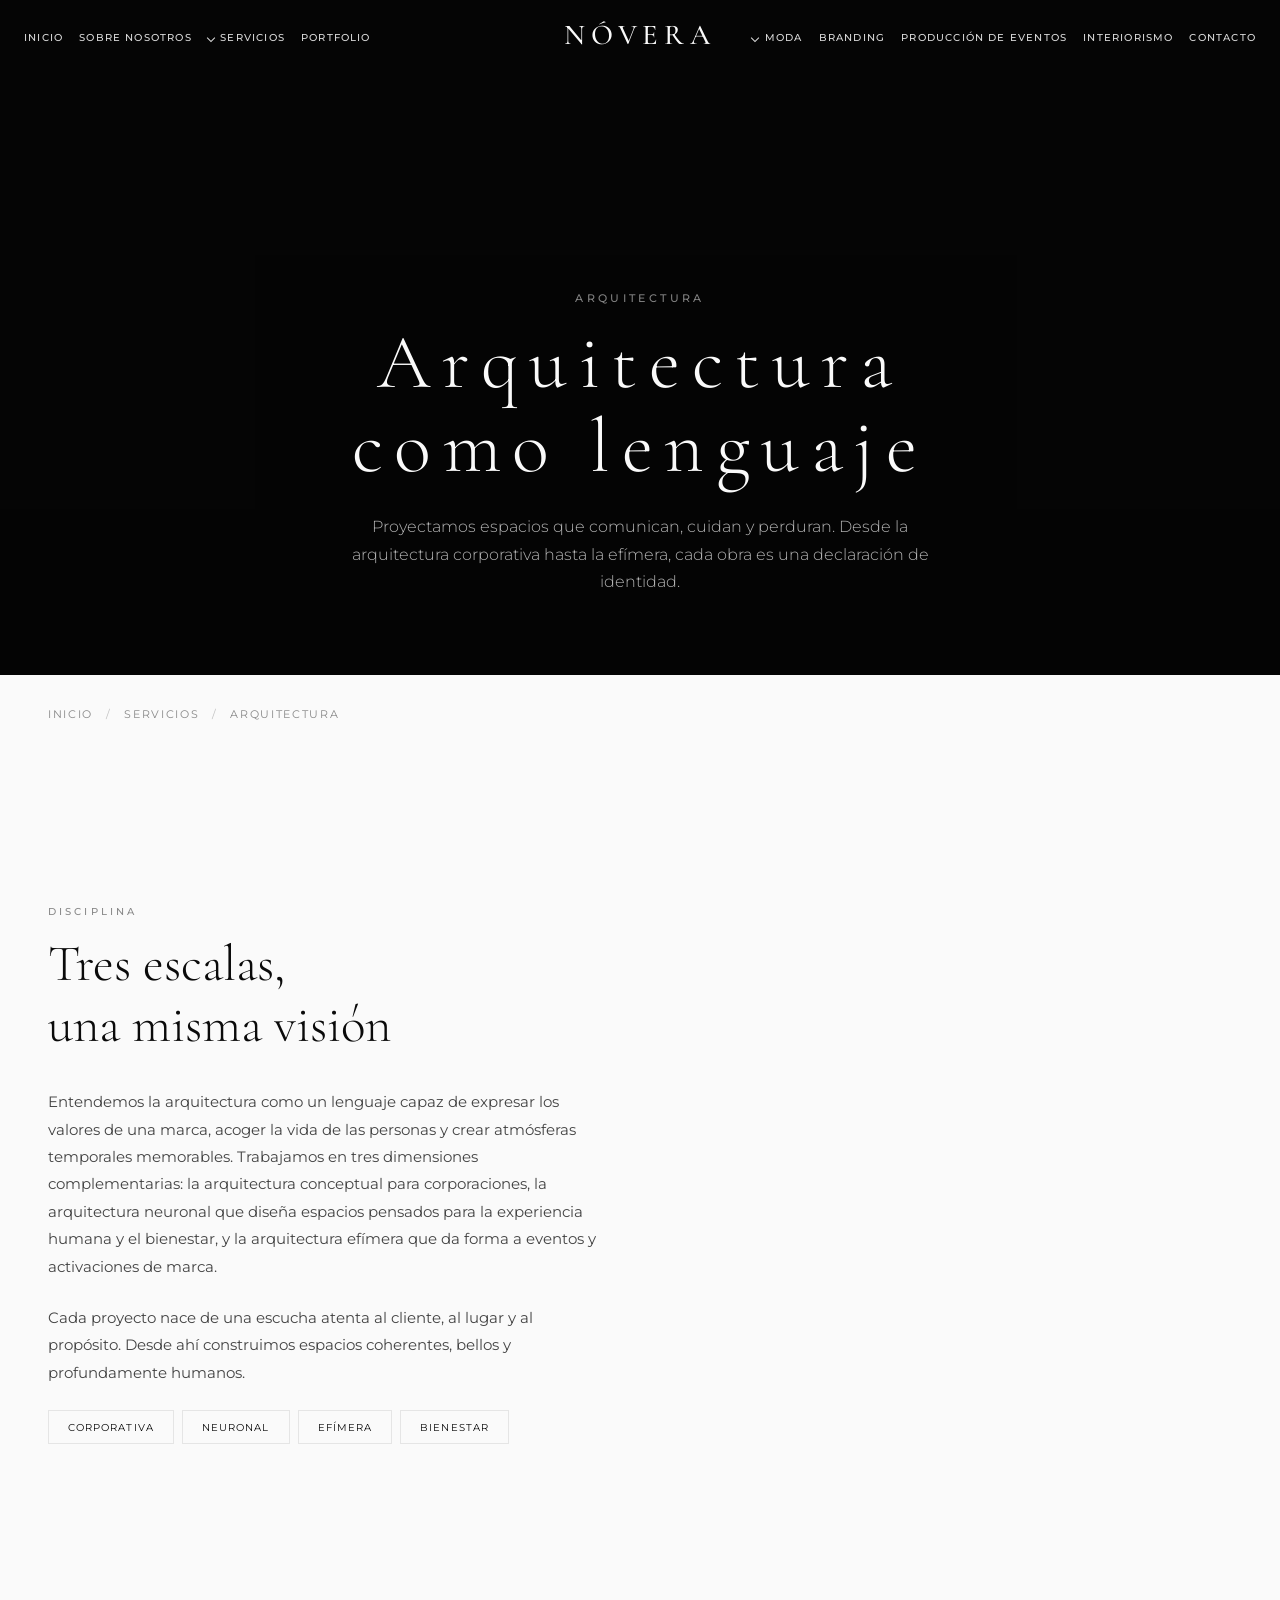
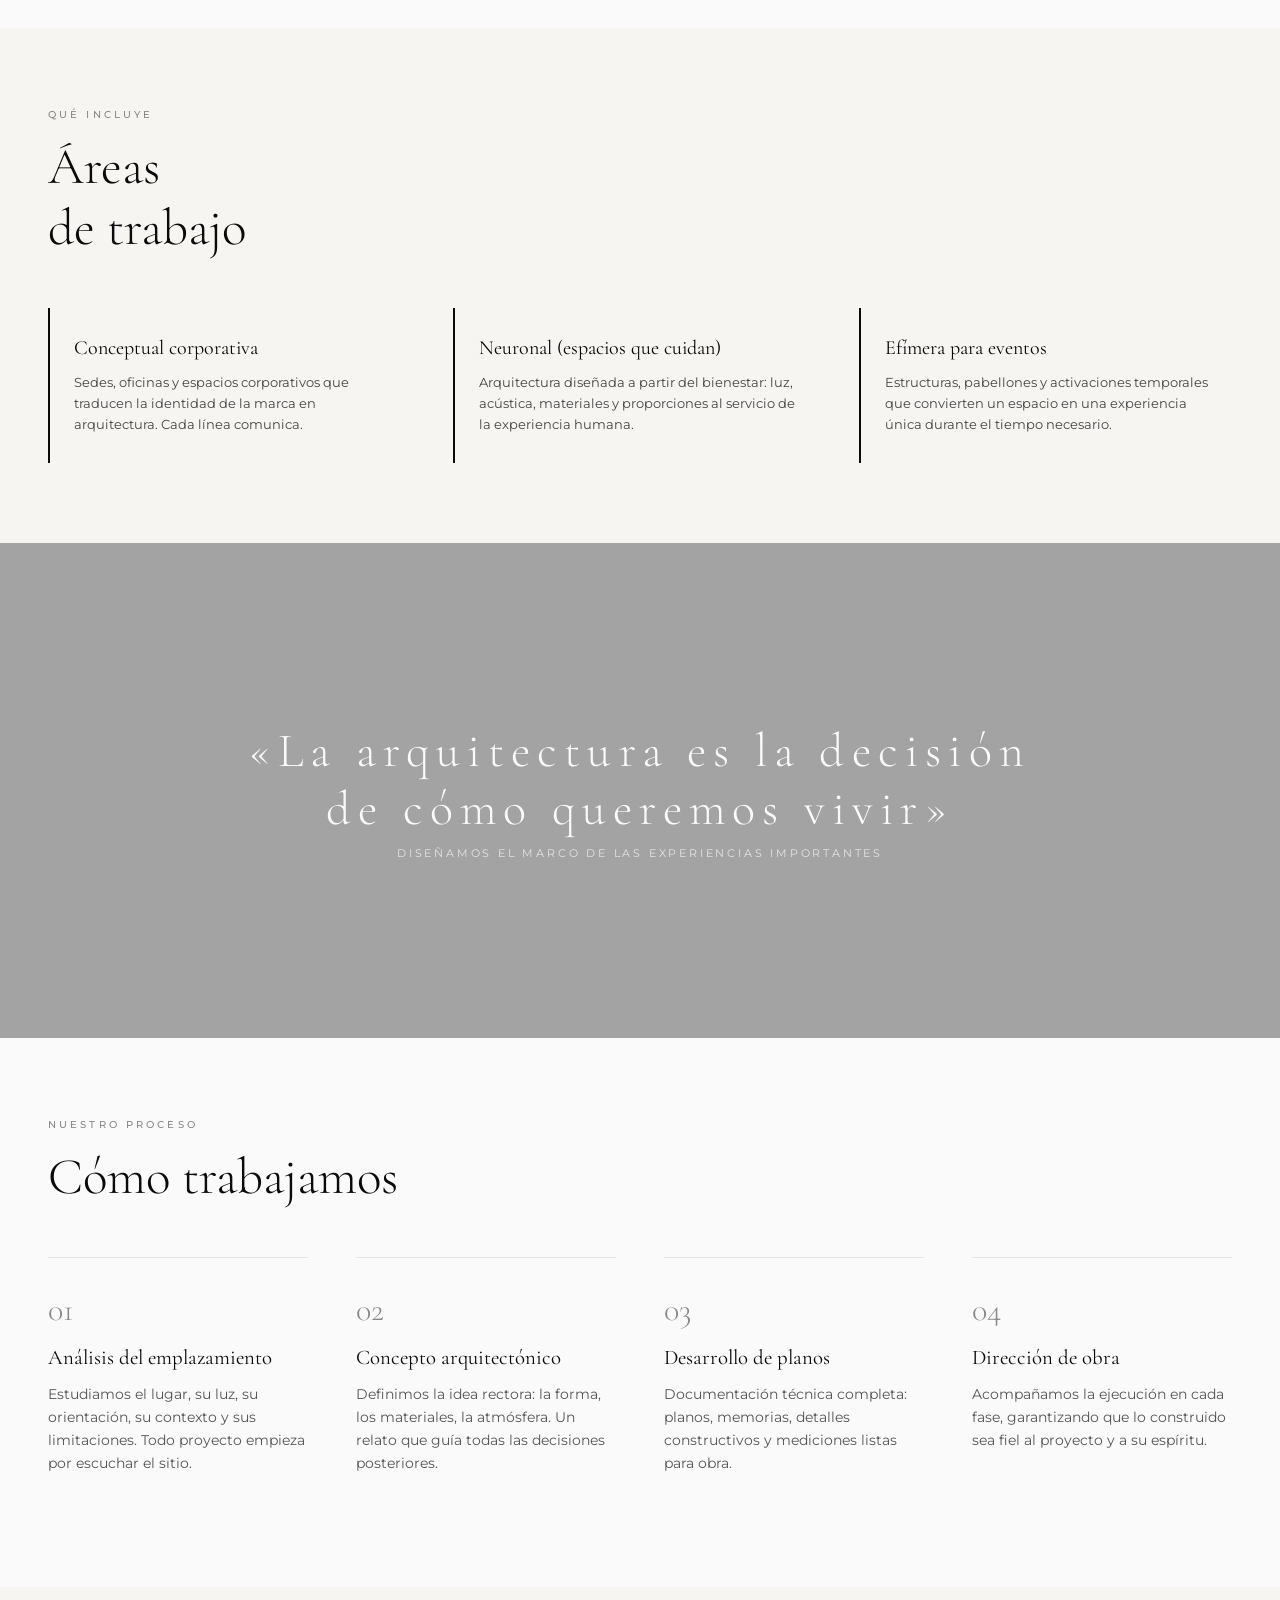
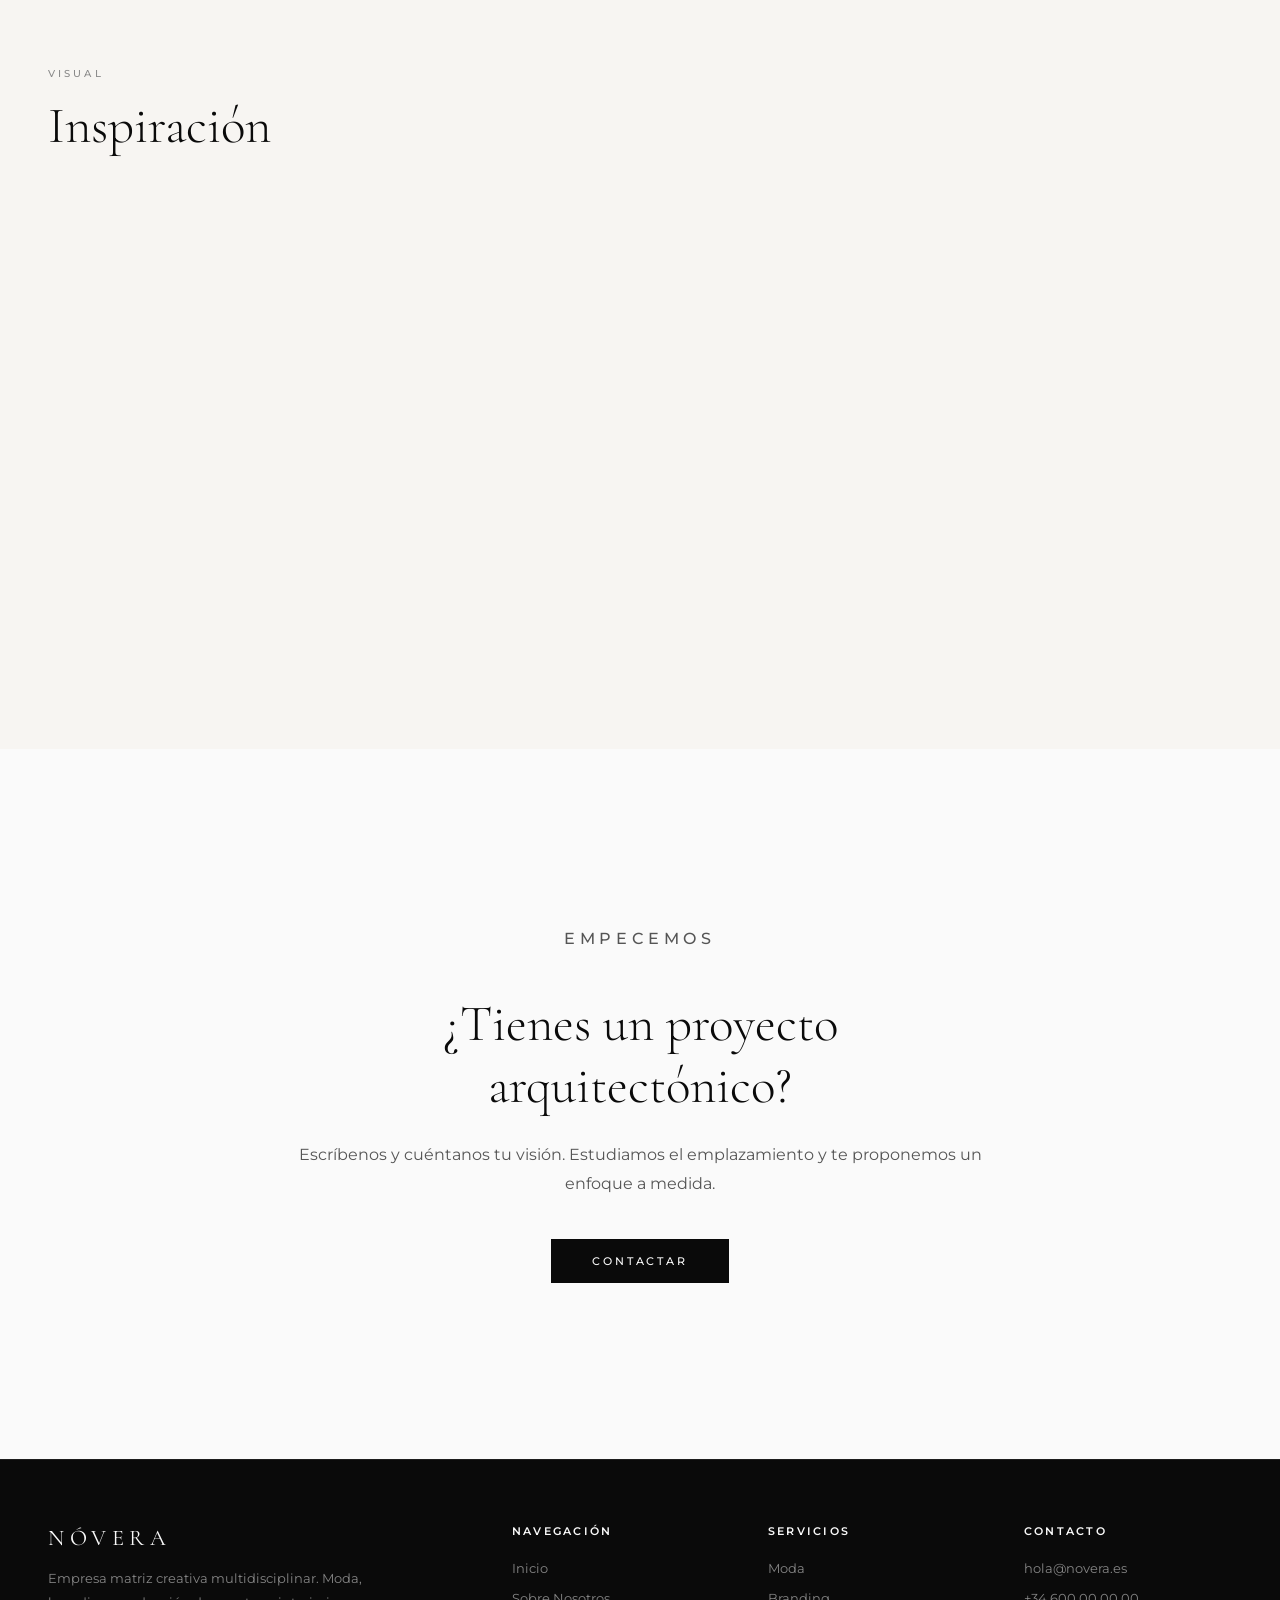
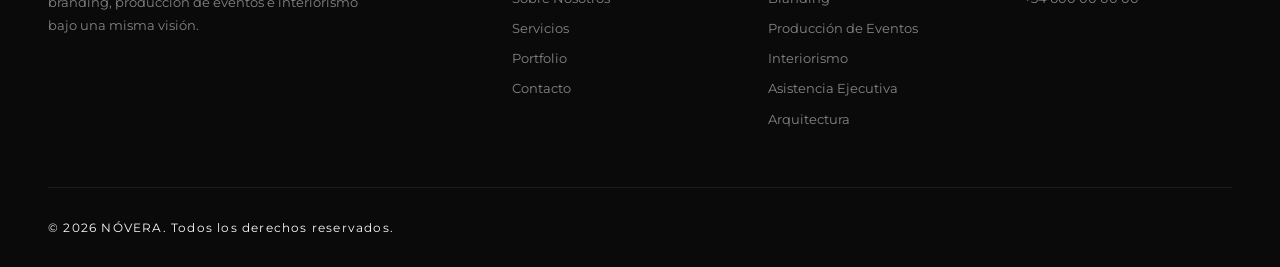
==== arquitectura.html @ fe42aaae "Plantilla de web corporativa de diseño (NÓVERA): HTML/CSS/JS puro, responsive, SEO y accesibilidad" ====
<!DOCTYPE html>
<html lang="es">
<head>
  <meta charset="UTF-8" />
  <meta name="viewport" content="width=device-width, initial-scale=1.0" />
  <meta name="description" content="Arquitectura NÓVERA — Arquitectura conceptual, neuronal y efímera para corporaciones, espacios de bienestar y eventos." />
  <meta property="og:type" content="website" />
  <meta property="og:site_name" content="NÓVERA" />
  <meta property="og:locale" content="es_ES" />
  <meta property="og:title" content="Arquitectura — NÓVERA" />
  <meta property="og:description" content="Arquitectura NÓVERA — Arquitectura conceptual, neuronal y efímera para corporaciones, espacios de bienestar y eventos." />
  <meta property="og:url" content="https://ejemplo.danimefle.com/arquitectura.html" />
  <meta property="og:image" content="https://ejemplo.danimefle.com/assets/img/moda/moda-01.jpg" />
  <meta name="twitter:card" content="summary_large_image" />
  <meta name="twitter:title" content="Arquitectura — NÓVERA" />
  <meta name="twitter:description" content="Arquitectura NÓVERA — Arquitectura conceptual, neuronal y efímera para corporaciones, espacios de bienestar y eventos." />
  <meta name="twitter:image" content="https://ejemplo.danimefle.com/assets/img/moda/moda-01.jpg" />
  <link rel="canonical" href="https://ejemplo.danimefle.com/arquitectura.html" />
  <script type="application/ld+json">
  {
    "@context": "https://schema.org",
    "@type": "Organization",
    "name": "NÓVERA",
    "url": "https://ejemplo.danimefle.com",
    "logo": "https://ejemplo.danimefle.com/assets/favicon.svg",
    "description": "Empresa matriz creativa multidisciplinar. Moda, Branding, Producción de Eventos, Interiorismo, Asistencia Ejecutiva y Arquitectura.",
    "email": "hola@novera.es",
    "address": {
      "@type": "PostalAddress",
      "addressLocality": "Madrid",
      "addressCountry": "ES"
    }
  }
  </script>
  <title>Arquitectura — NÓVERA</title>
  <link rel="icon" type="image/svg+xml" href="assets/favicon.svg" />
  <link rel="preconnect" href="https://fonts.googleapis.com" />
  <link rel="preconnect" href="https://fonts.gstatic.com" crossorigin />
  <link href="https://fonts.googleapis.com/css2?family=Cormorant+Garamond:ital,wght@0,300;0,400;0,500;0,600;1,300;1,400&family=Montserrat:wght@300;400;500;600&display=swap" rel="stylesheet" />
  <link rel="stylesheet" href="assets/style.css" />
  <!-- SEO: autor de la marca y color de tema para navegadores móviles -->
  <meta name="author" content="NÓVERA" />
  <meta name="theme-color" content="#0a0a0a" />
  <!-- Analítica web (Plausible, sin cookies, RGPD-friendly) -->
  <script defer data-domain="ejemplo.danimefle.com" src="https://analytics.danimefle.com/js/script.js"></script>
</head>
<body>

  <!-- Accesibilidad: enlace para saltar directo al contenido principal (oculto hasta recibir foco) -->
  <a href="#main" class="skip-link">Saltar al contenido</a>

  <!-- Loader decorativo: oculto a lectores de pantalla -->
  <div id="loader" aria-hidden="true"><span>NÓVERA</span></div>

            <nav id="mainNav" data-transparent="true" aria-label="Navegación principal">
    <ul class="nav-links nav-links-left">
      <li><a href="index.html">Inicio</a></li>
      <li><a href="sobre-nosotros.html">Sobre Nosotros</a></li>
      <li class="has-dropdown">
        <a href="servicios.html" class="dropdown-toggle">Servicios</a>
        <ul class="dropdown">
          <li><a href="servicios.html">Ver todos</a></li>
          <li><a href="moda.html">Moda</a></li>
          <li><a href="branding.html">Branding</a></li>
          <li><a href="event-producer.html">Producci&oacute;n de Eventos</a></li>
          <li><a href="interiorismo.html">Interiorismo</a></li>
          <li><a href="asistencia-ejecutiva.html">Asistencia Ejecutiva</a></li>
          <li><a href="arquitectura.html">Arquitectura</a></li>
        </ul>
      </li>
      <li><a href="portfolio.html">Portfolio</a></li>
    </ul>
    <a href="index.html" class="logo">NÓVERA</a>
    <ul class="nav-links nav-links-right">
      <li class="has-dropdown">
        <a href="moda.html" class="dropdown-toggle">Moda</a>
        <ul class="dropdown">
          <li><a href="moda.html#marcas-propias">Marcas propias</a></li>
          <li><a href="moda.html#colaboraciones">Colaboraciones</a></li>
          <li><a href="moda.html#talento">Talento</a></li>
          <li><a href="moda.html#identidad">Identidad de marcas</a></li>
        </ul>
      </li>
      <li><a href="branding.html">Branding</a></li>
      <li><a href="event-producer.html">Producci&oacute;n de Eventos</a></li>
      <li><a href="interiorismo.html">Interiorismo</a></li>
      <li><a href="contacto.html">Contacto</a></li>
    </ul>
    <div class="hamburger" id="hamburger"><span></span><span></span><span></span></div>
  </nav>

        <div class="mobile-menu" id="mobileMenu" aria-label="Menú móvil">
    <a href="index.html">Inicio</a>
    <a href="sobre-nosotros.html">Sobre Nosotros</a>
    <a href="servicios.html">Servicios</a>
    <a href="portfolio.html">Portfolio</a>
    <a href="moda.html">Moda</a>
    <a href="branding.html">Branding</a>
    <a href="event-producer.html">Producci&oacute;n de Eventos</a>
    <a href="interiorismo.html">Interiorismo</a>
    <a href="asistencia-ejecutiva.html">Asistencia Ejecutiva</a>
    <a href="arquitectura.html">Arquitectura</a>
    <a href="contacto.html">Contacto</a>
  </div>

  <!-- Landmark principal: contenido de la página (nav, menú móvil y footer quedan fuera) -->
  <main id="main">

  <!-- Page Hero -->
  <section class="page-hero">
    <div class="hero-bg" role="img" aria-label="Fachada arquitectónica de líneas modernas" style="background-image:url('https://images.unsplash.com/photo-1487958449943-2429e8be8625?w=1920&q=80')"></div>
    <div class="page-hero-content">
      <p class="kicker">Arquitectura</p>
      <h1>Arquitectura<br>como lenguaje</h1>
      <p class="subtitle">Proyectamos espacios que comunican, cuidan y perduran. Desde la arquitectura corporativa hasta la efímera, cada obra es una declaración de identidad.</p>
    </div>
  </section>

  <nav class="breadcrumb" aria-label="Ruta de navegación"><a href="index.html">Inicio</a> <span>/</span> <a href="servicios.html">Servicios</a> <span>/</span> Arquitectura</nav>

  <section>
    <div class="two-col">
      <div>
        <p class="section-label reveal">Disciplina</p>
        <h2 class="section-title reveal">Tres escalas,<br>una misma visi&oacute;n</h2>
        <p class="section-text reveal">Entendemos la arquitectura como un lenguaje capaz de expresar los valores de una marca, acoger la vida de las personas y crear atm&oacute;sferas temporales memorables. Trabajamos en tres dimensiones complementarias: la arquitectura conceptual para corporaciones, la arquitectura neuronal que dise&ntilde;a espacios pensados para la experiencia humana y el bienestar, y la arquitectura ef&iacute;mera que da forma a eventos y activaciones de marca.</p>
        <p class="section-text reveal">Cada proyecto nace de una escucha atenta al cliente, al lugar y al prop&oacute;sito. Desde ah&iacute; construimos espacios coherentes, bellos y profundamente humanos.</p>
        <div class="tag-list reveal">
          <span class="tag">Corporativa</span>
          <span class="tag">Neuronal</span>
          <span class="tag">Ef&iacute;mera</span>
          <span class="tag">Bienestar</span>
        </div>
      </div>
      <div class="two-col-image reveal" role="img" aria-label="Edificio corporativo de diseño contemporáneo" style="background-image:url('https://images.unsplash.com/photo-1449824913935-59a10b8d2000?w=800&q=80')"></div>
    </div>
  </section>

  <section class="bg-light">
    <div class="container">
      <p class="section-label reveal">Qu&eacute; incluye</p>
      <h2 class="section-title reveal">&Aacute;reas<br>de trabajo</h2>
    </div>
    <div class="features reveal">
      <div class="feature">
        <h4>Conceptual corporativa</h4>
        <p>Sedes, oficinas y espacios corporativos que traducen la identidad de la marca en arquitectura. Cada l&iacute;nea comunica.</p>
      </div>
      <div class="feature">
        <h4>Neuronal (espacios que cuidan)</h4>
        <p>Arquitectura dise&ntilde;ada a partir del bienestar: luz, ac&uacute;stica, materiales y proporciones al servicio de la experiencia humana.</p>
      </div>
      <div class="feature">
        <h4>Ef&iacute;mera para eventos</h4>
        <p>Estructuras, pabellones y activaciones temporales que convierten un espacio en una experiencia &uacute;nica durante el tiempo necesario.</p>
      </div>
    </div>
  </section>

  <div class="image-break" role="img" aria-label="Arquitectura corporativa vista en perspectiva" style="background-image:url('https://images.unsplash.com/photo-1449824913935-59a10b8d2000?w=1920&q=80')">
    <div class="image-break-text">
      <h3>&laquo;La arquitectura es la decisi&oacute;n<br>de c&oacute;mo queremos vivir&raquo;</h3>
      <p>Dise&ntilde;amos el marco de las experiencias importantes</p>
    </div>
  </div>

  <section>
    <div class="container">
      <p class="section-label reveal">Nuestro proceso</p>
      <h2 class="section-title reveal">C&oacute;mo trabajamos</h2>
    </div>
    <div class="process-grid reveal">
      <div class="process-step">
        <div class="step-num">01</div>
        <h4>An&aacute;lisis del emplazamiento</h4>
        <p>Estudiamos el lugar, su luz, su orientaci&oacute;n, su contexto y sus limitaciones. Todo proyecto empieza por escuchar el sitio.</p>
      </div>
      <div class="process-step">
        <div class="step-num">02</div>
        <h4>Concepto arquitect&oacute;nico</h4>
        <p>Definimos la idea rectora: la forma, los materiales, la atm&oacute;sfera. Un relato que gu&iacute;a todas las decisiones posteriores.</p>
      </div>
      <div class="process-step">
        <div class="step-num">03</div>
        <h4>Desarrollo de planos</h4>
        <p>Documentaci&oacute;n t&eacute;cnica completa: planos, memorias, detalles constructivos y mediciones listas para obra.</p>
      </div>
      <div class="process-step">
        <div class="step-num">04</div>
        <h4>Direcci&oacute;n de obra</h4>
        <p>Acompa&ntilde;amos la ejecuci&oacute;n en cada fase, garantizando que lo construido sea fiel al proyecto y a su esp&iacute;ritu.</p>
      </div>
    </div>
  </section>

  <section class="bg-light">
    <div class="container">
      <p class="section-label reveal">Visual</p>
      <h2 class="section-title reveal">Inspiraci&oacute;n</h2>
    </div>
    <div class="gallery reveal">
      <div class="gallery-item" role="img" aria-label="Edificio de oficinas de arquitectura conceptual" style="background-image:url('https://images.unsplash.com/photo-1486406146926-c627a92ad1ab?w=800&q=80')"></div>
      <div class="gallery-item" role="img" aria-label="Espacio interior de bienestar arquitectónico" style="background-image:url('https://images.unsplash.com/photo-1511818966892-d7d671e672a2?w=800&q=80')"></div>
      <div class="gallery-item" role="img" aria-label="Estructura efímera para eventos" style="background-image:url('https://images.unsplash.com/photo-1496564203457-11bb12075d90?w=800&q=80')"></div>
    </div>
  </section>

  <section>
    <div class="cta-block">
      <p class="section-label">Empecemos</p>
      <h2 class="section-title">&iquest;Tienes un proyecto<br>arquitect&oacute;nico?</h2>
      <p>Escr&iacute;benos y cu&eacute;ntanos tu visi&oacute;n. Estudiamos el emplazamiento y te proponemos un enfoque a medida.</p>
      <a href="contacto.html" class="btn btn-dark">Contactar</a>
    </div>
  </section>

  </main>
  <!-- Fin del contenido principal -->

  <footer>
    <div class="footer-top">
      <div class="footer-brand">
        <span class="footer-logo">NÓVERA</span>
        <p>Empresa matriz creativa multidisciplinar. Moda, branding, producci&oacute;n de eventos e interiorismo bajo una misma visi&oacute;n.</p>
      </div>
      <div class="footer-col"><h5>Navegaci&oacute;n</h5><ul><li><a href="index.html">Inicio</a></li><li><a href="sobre-nosotros.html">Sobre Nosotros</a></li><li><a href="servicios.html">Servicios</a></li><li><a href="portfolio.html">Portfolio</a></li><li><a href="contacto.html">Contacto</a></li></ul></div>
      <div class="footer-col"><h5>Servicios</h5><ul><li><a href="moda.html">Moda</a></li><li><a href="branding.html">Branding</a></li><li><a href="event-producer.html">Producci&oacute;n de Eventos</a></li><li><a href="interiorismo.html">Interiorismo</a></li><li><a href="asistencia-ejecutiva.html">Asistencia Ejecutiva</a></li><li><a href="arquitectura.html">Arquitectura</a></li></ul></div>
      <div class="footer-col"><h5>Contacto</h5><ul><li><a href="mailto:hola@novera.es">hola@novera.es</a></li><li><a href="tel:+34600000000">+34 600 00 00 00</a></li></ul></div>
    </div>
    <div class="footer-bottom">
      <p>&copy; 2026 NÓVERA. Todos los derechos reservados.</p>
    </div>
  </footer>

  <script src="assets/script.js"></script>
</body>
</html>
---- assets/style.css ----
/* ═══════════════════════════════════════════════════════
   NÓVERA — Stylesheet principal
═══════════════════════════════════════════════════════ */

*, *::before, *::after { margin: 0; padding: 0; box-sizing: border-box; }

:root {
  --black: #0a0a0a;
  --white: #fafafa;
  --gray: #888;
  --light-gray: #e5e5e5;
  --cream: #f7f5f2;
  --serif: 'Cormorant Garamond', Georgia, serif;
  --sans: 'Montserrat', Helvetica, Arial, sans-serif;
}

html { scroll-behavior: smooth; font-size: 16px; }

body {
  font-family: var(--sans);
  background: var(--white);
  color: var(--black);
  overflow-x: hidden;
  -webkit-font-smoothing: antialiased;
}

img { max-width: 100%; display: block; }
a { color: inherit; }


/* ── LOADER ── */
#loader {
  position: fixed; inset: 0; z-index: 9999;
  background: var(--black);
  display: flex; align-items: center; justify-content: center;
  transition: opacity .8s ease, visibility .8s ease;
}
#loader.hide { opacity: 0; visibility: hidden; pointer-events: none; }
#loader span {
  font-family: var(--serif);
  font-size: clamp(2rem, 5vw, 4rem);
  color: var(--white);
  letter-spacing: .35em;
  animation: loaderPulse 1.6s ease-in-out infinite;
}
@keyframes loaderPulse { 0%,100%{opacity:.3} 50%{opacity:1} }

/* ── NAV ── */
nav#mainNav {
  position: fixed; top: 0; left: 0; width: 100%; z-index: 100;
  padding: 1.5rem 3rem;
  display: grid;
  grid-template-columns: 1fr auto 1fr;
  align-items: center;
  transition: background .4s, backdrop-filter .4s, padding .4s;
}
nav.scrolled,
nav.solid {
  background: rgba(250,250,250,.85);
  backdrop-filter: blur(12px);
  padding: 1rem 3rem;
  border-bottom: 1px solid var(--light-gray);
}
nav .logo {
  grid-column: 2;
  font-family: var(--serif);
  font-size: 2.4rem;
  font-weight: 500;
  letter-spacing: .25em;
  color: var(--white);
  text-decoration: none;
  transition: color .4s, font-size .4s;
  text-align: center;
  line-height: 1;
  white-space: nowrap;
}
/* En el inicio el logo se mantiene más discreto */
body.is-home nav .logo { font-size: 2rem; letter-spacing: .22em; }
nav.scrolled .logo,
nav.solid .logo { font-size: 1.7rem; letter-spacing: .2em; }
body.is-home nav.scrolled .logo { font-size: 1.6rem; }
@media (max-width: 900px) {
  nav .logo { font-size: 1.8rem; }
  body.is-home nav .logo { font-size: 1.5rem; }
}
nav.scrolled .logo,
nav.solid .logo { color: var(--black); }

.nav-links { display: flex; gap: 1.4rem; list-style: none; flex-wrap: nowrap; }
.nav-links-left { grid-column: 1; justify-self: start; }
.nav-links-right { grid-column: 3; justify-self: end; }
.nav-links a {
  font-size: .68rem;
  white-space: nowrap;
  font-weight: 500;
  letter-spacing: .15em;
  text-transform: uppercase;
  color: rgba(255,255,255,.85);
  text-decoration: none;
  position: relative;
  transition: color .3s;
}
nav.scrolled .nav-links a,
nav.solid .nav-links a { color: var(--black); }
.nav-links a::after {
  content: ''; position: absolute; bottom: -4px; left: 0;
  width: 0; height: 1px; background: currentColor;
  transition: width .3s;
}
.nav-links a:hover::after,
.nav-links a.active::after { width: 100%; }

/* Dropdown */
.nav-links li.has-dropdown { position: relative; }
.nav-links .dropdown {
  position: absolute; top: calc(100% + 1rem); left: 50%; transform: translateX(-50%) translateY(-10px);
  background: rgba(10,10,10,.96); backdrop-filter: blur(14px);
  min-width: 240px; padding: 1.2rem 0;
  list-style: none; opacity: 0; visibility: hidden;
  transition: opacity .25s ease, visibility .25s ease, transform .25s ease;
  border: 1px solid rgba(255,255,255,.08);
  box-shadow: 0 20px 50px rgba(0,0,0,.35);
}
nav.scrolled .nav-links .dropdown,
nav.solid .nav-links .dropdown {
  background: rgba(255,255,255,.97);
  border-color: var(--light-gray);
}
.nav-links .dropdown li { display: block; }
.nav-links .dropdown a {
  display: block; padding: .7rem 1.8rem; font-size: .7rem;
  color: rgba(255,255,255,.85); white-space: nowrap; letter-spacing: .12em;
}
nav.scrolled .nav-links .dropdown a,
nav.solid .nav-links .dropdown a { color: var(--black); }
.nav-links .dropdown a::after { display: none; }
.nav-links .dropdown a:hover { background: rgba(255,255,255,.06); color: var(--white); }
nav.scrolled .nav-links .dropdown a:hover,
nav.solid .nav-links .dropdown a:hover { background: #f1f1f1; color: var(--black); }
.nav-links li.has-dropdown:hover .dropdown {
  opacity: 1; visibility: visible; transform: translateX(-50%) translateY(0);
}
.nav-links .dropdown-toggle::before {
  content: ''; display: inline-block; width: 6px; height: 6px;
  border-right: 1px solid currentColor; border-bottom: 1px solid currentColor;
  transform: rotate(45deg); margin-right: .4rem;
  transition: transform .25s;
}
.nav-links li.has-dropdown:hover .dropdown-toggle::before {
  transform: rotate(225deg);
}

/* hamburger */
.hamburger { display: none; flex-direction: column; gap: 5px; cursor: pointer; z-index: 200; grid-column: 3; justify-self: end; }
.hamburger span { width: 24px; height: 1.5px; background: var(--white); transition: all .3s; }
nav.scrolled .hamburger span,
nav.solid .hamburger span { background: var(--black); }
.hamburger.open span:nth-child(1) { transform: rotate(45deg) translate(5px,5px); }
.hamburger.open span:nth-child(2) { opacity: 0; }
.hamburger.open span:nth-child(3) { transform: rotate(-45deg) translate(4px,-4px); }

/* mobile menu */
.mobile-menu {
  position: fixed; inset: 0; z-index: 150;
  background: var(--black);
  display: flex; flex-direction: column; align-items: center; justify-content: center; gap: 1.5rem;
  opacity: 0; visibility: hidden; transition: all .4s;
}
.mobile-menu.open { opacity: 1; visibility: visible; }
.mobile-menu a {
  font-family: var(--serif); font-size: 1.5rem; color: var(--white);
  text-decoration: none; letter-spacing: .1em;
  opacity: 0; transform: translateY(20px); transition: opacity .4s, transform .4s;
}
.mobile-menu.open a { opacity: 1; transform: translateY(0); }
.mobile-menu-close {
  position: absolute; top: 1.5rem; right: 1.5rem;
  background: none; border: none; cursor: pointer;
  color: var(--white); font-size: 1.5rem; line-height: 1;
  padding: .5rem; opacity: .7; transition: opacity .2s;
}
.mobile-menu-close:hover { opacity: 1; }

/* ── HERO SLIDER ── */
.hero-slider { position: absolute; inset: 0; overflow: hidden; }
.hero-slide {
  position: absolute; inset: 0;
  background-size: cover; background-position: center;
  opacity: 0; transition: opacity .5s ease;
}
.hero-slide.active { opacity: 1; }
.hero-slide::before {
  content: ''; position: absolute; inset: 0;
  background: rgba(0,0,0,.5);
}
.hero-slider-dots {
  position: absolute; bottom: 2.5rem; left: 50%; transform: translateX(-50%);
  display: flex; gap: .6rem; z-index: 3;
}
.hero-slider-dot {
  width: 28px; height: 2px; background: rgba(255,255,255,.3);
  cursor: pointer; transition: background .3s;
  border: none; padding: 0;
}
.hero-slider-dot.active { background: var(--white); }
.hero-slide-label {
  position: absolute; bottom: 5rem; left: 50%; transform: translateX(-50%);
  font-size: .65rem; font-weight: 500; letter-spacing: .4em;
  text-transform: uppercase; color: rgba(255,255,255,.8);
  z-index: 3; transition: opacity .6s;
}

/* ── LIGHTBOX ── */
#lightbox {
  position: fixed; inset: 0; z-index: 9500;
  background: rgba(0,0,0,.93);
  display: none; align-items: center; justify-content: center;
  opacity: 0; transition: opacity .3s;
}
#lightbox.open { display: flex; opacity: 1; }
#lightbox img {
  max-width: 90vw; max-height: 85vh;
  object-fit: contain;
  box-shadow: 0 20px 60px rgba(0,0,0,.5);
}
.lightbox-close, .lightbox-prev, .lightbox-next {
  position: absolute; z-index: 1;
  background: transparent; border: 1px solid rgba(255,255,255,.3);
  color: var(--white); width: 48px; height: 48px;
  display: flex; align-items: center; justify-content: center;
  cursor: pointer; font-size: 1.1rem; transition: all .3s;
}
.lightbox-close:hover, .lightbox-prev:hover, .lightbox-next:hover {
  background: rgba(255,255,255,.1); border-color: var(--white);
}
.lightbox-close { top: 2rem; right: 2rem; }
.lightbox-prev { left: 2rem; top: 50%; transform: translateY(-50%); }
.lightbox-next { right: 2rem; top: 50%; transform: translateY(-50%); }
.lightbox-caption {
  position: absolute; bottom: 2rem; left: 50%; transform: translateX(-50%);
  color: rgba(255,255,255,.7); font-size: .75rem; letter-spacing: .2em;
  text-transform: uppercase; text-align: center;
}
.masonry-item, .portfolio-item { cursor: zoom-in; }

/* ── HERO (home) ── */
.hero {
  position: relative; height: 100vh; width: 100%;
  display: flex; align-items: center; justify-content: center;
  background: var(--black); overflow: hidden;
}
.hero-bg {
  position: absolute; inset: 0;
  background-size: cover; background-position: center; background-repeat: no-repeat;
}
.hero-bg::before {
  content: ''; position: absolute; inset: 0;
  background: rgba(0,0,0,.5);
}
.hero-content {
  position: relative; z-index: 3; text-align: center;
  animation: heroFadeIn 1.5s ease .5s both;
  padding: 0 1.5rem;
}
@keyframes heroFadeIn { from{opacity:0;transform:translateY(30px)} to{opacity:1;transform:translateY(0)} }
.hero h1 {
  font-family: var(--serif); font-size: clamp(3rem, 8vw, 7rem); font-weight: 300;
  color: var(--white); letter-spacing: .3em; margin-bottom: 1.5rem;
}
.hero p {
  font-size: .75rem; font-weight: 400; letter-spacing: .3em; text-transform: uppercase;
  color: rgba(255,255,255,.6); margin-bottom: 3rem;
}
.hero-line { width: 60px; height: 1px; background: rgba(255,255,255,.3); margin: 0 auto 2rem; }
.hero-scroll { position: absolute; bottom: 3rem; left: 50%; transform: translateX(-50%); z-index: 2; }
.hero-scroll span {
  display: block; width: 1px; height: 50px;
  background: linear-gradient(to bottom, rgba(255,255,255,.5), transparent);
  animation: scrollLine 2s ease-in-out infinite;
}
@keyframes scrollLine { 0%{transform:scaleY(0);transform-origin:top} 50%{transform:scaleY(1);transform-origin:top} 51%{transform-origin:bottom} 100%{transform:scaleY(0);transform-origin:bottom} }

/* ── ABOUT HERO con fondo neutro + logo ── */
.about-hero .about-hero-bg {
  position: absolute; inset: 0;
  background: linear-gradient(135deg, #1a1a1a 0%, #0a0a0a 40%, #141414 100%);
}
.about-hero .about-hero-bg::before {
  content: ''; position: absolute; inset: 0;
  background-image:
    radial-gradient(circle at 20% 20%, rgba(255,255,255,.04) 0, transparent 40%),
    radial-gradient(circle at 80% 80%, rgba(255,255,255,.03) 0, transparent 40%);
}
.about-brand {
  font-family: var(--serif);
  font-size: clamp(3.5rem, 9vw, 7rem);
  font-weight: 300;
  color: var(--white);
  letter-spacing: .25em;
  margin: 1.5rem 0;
  text-align: center;
}

/* ── EQUIPO con emoticonos/iniciales ── */
.team-card .team-photo.avatar-style {
  background: linear-gradient(135deg, #f5f1ea, #e8dfd1);
  display: flex; align-items: center; justify-content: center;
  font-family: var(--serif); font-size: 4.5rem; font-weight: 300;
  color: rgba(0,0,0,.5);
}
.team-card .team-emoji {
  font-size: 4rem; opacity: .6;
}

/* ── PARTNER SECTION ── */
.partner-section {
  background: var(--black);
  padding: 6rem 3rem;
}
.partner-card {
  max-width: 900px; margin: 0 auto; text-align: center;
  padding: 4rem 2rem; border: 1px solid rgba(255,255,255,.1);
}
.partner-desc {
  color: rgba(255,255,255,.7); line-height: 1.85; font-size: .95rem;
  max-width: 620px; margin: 0 auto 2.5rem;
}
.partner-desc strong { color: var(--white); font-weight: 500; }

/* ── LA FLORECILLA MODAL ── */
.cs-btn {
  display: inline-block;
  background: var(--white); color: var(--black);
  border: 1px solid var(--white);
  padding: 1rem 2.5rem;
  font-family: var(--sans); font-size: .72rem; font-weight: 500;
  letter-spacing: .3em; text-transform: uppercase;
  cursor: pointer; margin-top: 1.5rem;
  transition: all .3s;
}
.cs-btn:hover { background: transparent; color: var(--white); }

.fl-modal {
  position: fixed; inset: 0; z-index: 9600;
  display: none; align-items: center; justify-content: center;
  background: rgba(0,0,0,.92); backdrop-filter: blur(8px);
  opacity: 0; transition: opacity .4s ease;
  padding: 0;
}
.fl-modal.open { display: flex; opacity: 1; }
.fl-modal-inner {
  position: relative; width: 100vw; height: 100vh;
  overflow: hidden;
}
.fl-modal-bg {
  position: absolute; inset: 0;
  background-size: cover; background-position: center;
  animation: flZoom 8s ease-out infinite alternate;
}
@keyframes flZoom { from { transform: scale(1); } to { transform: scale(1.08); } }
.fl-modal-bg::after {
  content: ''; position: absolute; inset: 0;
  background: linear-gradient(to bottom, rgba(0,0,0,.2) 0%, rgba(0,0,0,.55) 70%, rgba(0,0,0,.8) 100%);
}
.fl-modal-content {
  position: absolute; inset: 0; z-index: 2;
  display: flex; flex-direction: column; align-items: center; justify-content: center;
  text-align: center; color: var(--white); padding: 2rem;
}
.fl-brand {
  font-family: var(--serif); font-size: clamp(1.4rem, 3vw, 2.2rem);
  font-weight: 300; letter-spacing: .15em;
  margin-bottom: 2rem;
  opacity: .9;
}
.fl-title {
  font-family: var(--serif);
  font-size: clamp(4rem, 12vw, 9rem);
  font-weight: 300; letter-spacing: .2em;
  line-height: .95;
  margin-bottom: 2.5rem;
}
.fl-sub {
  font-size: .95rem; letter-spacing: .1em; line-height: 1.8;
  color: rgba(255,255,255,.8); max-width: 480px;
}
.fl-close {
  position: absolute; top: 2rem; right: 2rem; z-index: 9602;
  background: transparent; border: 1px solid rgba(255,255,255,.3);
  color: var(--white); width: 48px; height: 48px;
  font-size: 1.5rem; cursor: pointer; line-height: 1;
  display: flex; align-items: center; justify-content: center;
  transition: all .3s;
}
.fl-close:hover { background: rgba(255,255,255,.1); border-color: var(--white); }
@media (max-width: 700px) {
  .fl-close { top: 1rem; right: 1rem; }
}

/* ── MODA: Coming Soon cards ── */
.coming-soon-card {
  position: relative; padding: 4rem 2rem;
  background: var(--black); color: var(--white);
  text-align: center; border: 1px solid rgba(255,255,255,.08);
}
.coming-soon-card .cs-logo {
  font-family: var(--serif); font-size: 2.5rem; font-weight: 300;
  letter-spacing: .1em; margin-bottom: 1.5rem;
}
.coming-soon-card .cs-badge {
  display: inline-block; padding: .4rem 1.2rem;
  border: 1px solid rgba(255,255,255,.3);
  font-size: .65rem; letter-spacing: .25em; text-transform: uppercase;
  color: rgba(255,255,255,.6); margin-top: 1rem;
}
.coming-soon-card .cs-desc {
  color: rgba(255,255,255,.6); margin-top: 1rem;
  max-width: 500px; margin-left: auto; margin-right: auto;
  line-height: 1.7; font-size: .9rem;
}

/* ── PAGE HERO (subpáginas) ── */
.page-hero {
  position: relative; min-height: 75vh; width: 100%;
  display: flex; align-items: flex-end; justify-content: center;
  background: var(--black); overflow: hidden;
  padding: 14rem 2rem 5rem;
}
.page-hero .hero-bg::before { background: rgba(0,0,0,.55); }
.page-hero-content { position: relative; z-index: 2; text-align: center; max-width: 800px; }
.page-hero .kicker {
  font-size: .7rem; font-weight: 500; letter-spacing: .3em;
  text-transform: uppercase; color: rgba(255,255,255,.5); margin-bottom: 1rem;
}
.page-hero h1 {
  font-family: var(--serif); font-size: clamp(2.5rem, 6vw, 5rem);
  font-weight: 300; color: var(--white); letter-spacing: .15em;
  margin-bottom: 1.5rem; line-height: 1.1;
}
.page-hero .subtitle {
  font-size: 1rem; font-weight: 300; color: rgba(255,255,255,.7);
  max-width: 600px; margin: 0 auto; line-height: 1.7;
}

/* ── BREADCRUMB ── */
.breadcrumb {
  padding: 2rem 3rem 0;
  font-size: .7rem; letter-spacing: .15em; text-transform: uppercase;
  color: var(--gray);
}
.breadcrumb a { color: var(--gray); text-decoration: none; transition: color .3s; }
.breadcrumb a:hover { color: var(--black); }
.breadcrumb span { margin: 0 .5rem; opacity: .5; }

/* ── SECTIONS BASE ── */
section { padding: 5rem 3rem; }
.container { max-width: 1200px; margin: 0 auto; }
.container-wide { max-width: 1400px; margin: 0 auto; }
.section-label {
  font-size: .65rem; font-weight: 500; letter-spacing: .3em;
  text-transform: uppercase; color: var(--gray); margin-bottom: 1rem;
}
.section-title {
  font-family: var(--serif); font-size: clamp(2rem, 4vw, 3.5rem);
  font-weight: 300; line-height: 1.2; margin-bottom: 2rem;
}
.section-text { font-size: .95rem; line-height: 1.8; color: #444; max-width: 650px; }
.section-text + .section-text { margin-top: 1.5rem; }

/* reveal */
.reveal { opacity: 0; transform: translateY(40px); transition: opacity .8s ease, transform .8s ease; }
.reveal.visible { opacity: 1; transform: translateY(0); }

/* ── BUTTONS ── */
.btn {
  display: inline-block;
  background: transparent;
  border: 1px solid var(--black);
  color: var(--black);
  padding: .9rem 2.5rem;
  font-family: var(--sans);
  font-size: .7rem;
  font-weight: 500;
  letter-spacing: .25em;
  text-transform: uppercase;
  cursor: pointer;
  text-decoration: none;
  transition: all .3s;
}
.btn:hover { background: var(--black); color: var(--white); }
.btn-dark { background: var(--black); color: var(--white); border-color: var(--black); }
.btn-dark:hover { background: transparent; color: var(--black); }
.btn-light {
  border-color: var(--white); color: var(--white);
}
.btn-light:hover { background: var(--white); color: var(--black); }

/* ── MARQUEE ── */
.marquee-container {
  overflow: hidden; padding: 2.5rem 0;
  border-top: 1px solid var(--light-gray); border-bottom: 1px solid var(--light-gray);
}
.marquee { display: flex; width: max-content; animation: marquee 25s linear infinite; }
@keyframes marquee { 0%{transform:translateX(0)} 100%{transform:translateX(-50%)} }
.marquee span {
  font-family: var(--serif); font-size: clamp(1.5rem, 4vw, 3rem); font-weight: 300;
  letter-spacing: .15em; white-space: nowrap; padding: 0 2rem; color: var(--black); opacity: .5;
}
.marquee span.filled { opacity: .3; }

/* ── TWO-COL ── */
.two-col {
  display: grid; grid-template-columns: 1fr 1fr; gap: 4rem;
  align-items: center; max-width: 1200px; margin: 0 auto;
}
.two-col.reverse > :first-child { order: 2; }
.two-col-image {
  aspect-ratio: 3/4;
  background-size: cover; background-position: center;
  position: relative; overflow: hidden;
}
.two-col-image.wide { aspect-ratio: 4/3; }
.two-col-image.tall { aspect-ratio: 3/5; }

/* ── IMAGE BREAK ── */
.image-break {
  width: 100%; height: 55vh; min-height: 400px;
  background-size: cover; background-position: center;
  position: relative;
  will-change: transform;
}
.image-break::after {
  content: ''; position: absolute; inset: 0;
  background: rgba(0,0,0,.35);
}
.image-break-text {
  position: absolute; inset: 0; z-index: 2;
  display: flex; flex-direction: column; align-items: center; justify-content: center;
  color: var(--white); text-align: center; padding: 0 2rem;
}
.image-break-text h3 {
  font-family: var(--serif); font-size: clamp(1.8rem, 4vw, 3rem);
  font-weight: 300; letter-spacing: .15em; margin-bottom: .5rem;
}
.image-break-text p {
  font-size: .7rem; letter-spacing: .25em; text-transform: uppercase;
  color: rgba(255,255,255,.7);
}

/* ── SERVICES VISUAL GRID ── */
.services-visual-grid {
  display: grid; grid-template-columns: repeat(3, 1fr);
  max-width: 1400px; margin: 3rem auto 0; gap: 4px;
}
.service-visual-card {
  position: relative; aspect-ratio: 3/4; overflow: hidden; cursor: pointer;
  background-size: cover; background-position: center;
  text-decoration: none;
  transition: transform .6s ease;
}
.service-visual-card:hover { transform: scale(1.01); }
.service-visual-card::before {
  content: ''; position: absolute; inset: 0;
  background: linear-gradient(to top, rgba(0,0,0,.8) 0%, rgba(0,0,0,.1) 60%);
  transition: background .4s;
}
.service-visual-card:hover::before {
  background: linear-gradient(to top, rgba(0,0,0,.9) 0%, rgba(0,0,0,.3) 60%);
}
.service-visual-card .card-content {
  position: absolute; bottom: 0; left: 0; right: 0;
  padding: 2.5rem; color: var(--white); z-index: 2;
}
.service-visual-card .card-number {
  font-family: var(--serif); font-size: 1rem; font-weight: 300;
  color: rgba(255,255,255,.5); margin-bottom: .5rem; letter-spacing: .1em;
}
.service-visual-card h3 {
  font-family: var(--serif); font-size: 1.6rem; font-weight: 300;
  letter-spacing: .05em; margin-bottom: .5rem;
}
.service-visual-card p {
  font-size: .72rem; line-height: 1.6; color: rgba(255,255,255,.7);
  max-height: 0; overflow: hidden; transition: max-height .4s ease, margin .4s;
}
.service-visual-card:hover p { max-height: 100px; margin-top: .5rem; }
.service-visual-card .card-arrow {
  position: absolute; top: 2rem; right: 2rem;
  font-size: 1.2rem; color: rgba(255,255,255,.4);
  transition: color .3s, transform .3s;
  z-index: 2;
}
.service-visual-card:hover .card-arrow { color: var(--white); transform: translate(3px,-3px); }

/* ── PORTFOLIO ── */
.portfolio-grid {
  display: grid; grid-template-columns: repeat(4, 1fr); grid-template-rows: auto auto;
  gap: 4px; max-width: 100%; margin: 3rem -3rem 0;
}
.portfolio-item {
  position: relative; overflow: hidden; cursor: pointer;
  background-size: cover; background-position: center;
  min-height: 300px;
  text-decoration: none;
}
.portfolio-item.tall { grid-row: span 2; min-height: 604px; }
.portfolio-item.wide { grid-column: span 2; }
.portfolio-item::before {
  content: ''; position: absolute; inset: 0;
  background: rgba(0,0,0,0); transition: background .4s;
}
.portfolio-item:hover::before { background: rgba(0,0,0,.55); }
.portfolio-item .portfolio-info {
  position: absolute; bottom: 0; left: 0; right: 0;
  padding: 2rem; color: var(--white); z-index: 2;
  transform: translateY(20px); opacity: 0; transition: all .4s;
}
.portfolio-item:hover .portfolio-info { transform: translateY(0); opacity: 1; }
.portfolio-info h4 {
  font-family: var(--serif); font-size: 1.3rem; font-weight: 300;
  letter-spacing: .05em; margin-bottom: .3rem;
}
.portfolio-info span {
  font-size: .65rem; letter-spacing: .15em; text-transform: uppercase;
  color: rgba(255,255,255,.7);
}

/* ── GALLERY (service pages) ── */
.gallery {
  display: grid; grid-template-columns: repeat(3, 1fr); gap: 1rem;
  max-width: 1400px; margin: 0 auto;
}
.gallery-item {
  aspect-ratio: 4/5;
  background-size: cover; background-position: center;
  overflow: hidden; position: relative;
}

/* ── TAGS ── */
.tag-list { display: flex; flex-wrap: wrap; gap: .5rem; margin-top: 1.5rem; }
.tag {
  font-size: .65rem; letter-spacing: .1em; text-transform: uppercase;
  padding: .6rem 1.2rem; border: 1px solid var(--light-gray); transition: all .3s;
  background: transparent;
}
.tag:hover { background: var(--black); color: var(--white); border-color: var(--black); }

/* ── PROCESS STEPS ── */
.process-grid {
  display: grid; grid-template-columns: repeat(4, 1fr); gap: 3rem;
  max-width: 1200px; margin: 3rem auto 0;
}
.process-step {
  padding: 2rem 0; border-top: 1px solid var(--light-gray);
}
.process-step .step-num {
  font-family: var(--serif); font-size: 2rem; font-weight: 300;
  color: var(--gray); display: block; margin-bottom: 1rem;
}
.process-step h4 {
  font-family: var(--serif); font-size: 1.3rem; font-weight: 400;
  margin-bottom: .8rem;
}
.process-step p {
  font-size: .85rem; line-height: 1.7; color: #555;
}

/* ── FEATURE LIST ── */
.features {
  display: grid; grid-template-columns: repeat(3, 1fr); gap: 2rem;
  max-width: 1200px; margin: 3rem auto 0;
}
.features-row { grid-template-columns: repeat(4, 1fr); gap: 1.5rem; }
.feature {
  padding: 1.8rem 1.5rem; background: var(--cream); border-left: 2px solid var(--black);
}
.features-row .feature { padding: 1.5rem 1.2rem; }
.feature h4 {
  font-family: var(--serif); font-size: 1.25rem; font-weight: 400;
  margin-bottom: .7rem;
}
.feature p {
  font-size: .82rem; line-height: 1.6; color: #444;
}

/* alternating bg */
.bg-light { background: var(--cream); }
.bg-dark { background: var(--black); color: var(--white); }
.bg-dark .section-label { color: rgba(255,255,255,.4); }
.bg-dark .section-title { color: var(--white); }
.bg-dark .section-text { color: rgba(255,255,255,.7); }

/* ── CTA BLOCK ── */
.cta-block {
  text-align: center; padding: 6rem 2rem; max-width: 800px; margin: 0 auto;
}
.cta-block .section-title { margin-bottom: 1.5rem; }
.cta-block p { font-size: 1rem; line-height: 1.8; color: #555; margin-bottom: 2.5rem; }

/* ── CONTACT FORM ── */
.contact-grid {
  display: grid; grid-template-columns: 1fr 1.1fr; gap: 5rem;
  max-width: 1200px; margin: 0 auto;
  align-items: start;
}
.contact-info .section-label { color: rgba(255,255,255,.45); margin-bottom: 1.2rem; }
.contact-info .section-title { color: var(--white); margin-bottom: 1.5rem; }
.contact-info > p { font-size: .95rem; line-height: 1.85; color: rgba(255,255,255,.7); margin-bottom: 2.5rem; max-width: 480px; }
.contact-info ul { list-style: none; display: flex; flex-direction: column; gap: 1.5rem; padding: 0; }
.contact-info li {
  display: grid; grid-template-columns: 110px 1fr; gap: 1.5rem;
  align-items: baseline; padding-bottom: 1.3rem;
  border-bottom: 1px solid rgba(255,255,255,.08);
}
.contact-info li:last-child { border-bottom: none; }
.contact-info li strong {
  font-size: .65rem; font-weight: 600; letter-spacing: .25em;
  text-transform: uppercase; color: rgba(255,255,255,.45);
}
.contact-info li a,
.contact-info li span { font-size: .92rem; color: var(--white); text-decoration: none; line-height: 1.5; border: none; }
.contact-info li a:hover { color: rgba(255,255,255,.7); }

.contact-form { display: flex; flex-direction: column; gap: 1.8rem; }
.contact-form label {
  display: flex; flex-direction: column; gap: .5rem;
}
.contact-form label > span {
  font-size: .65rem; font-weight: 600; letter-spacing: .25em;
  text-transform: uppercase; color: rgba(255,255,255,.5);
}
.contact-form input,
.contact-form textarea {
  background: transparent; border: none; border-bottom: 1px solid rgba(255,255,255,.2);
  padding: .8rem 0; color: var(--white); font-family: var(--sans); font-size: .95rem;
  outline: none; transition: border-color .3s;
}
.contact-form input:focus, .contact-form textarea:focus { border-color: var(--white); }
.contact-form input::placeholder, .contact-form textarea::placeholder { color: rgba(255,255,255,.25); }
.contact-form textarea { resize: vertical; min-height: 110px; }
.contact-form button {
  align-self: flex-start; margin-top: 1rem;
  background: transparent; border: 1px solid var(--white);
  color: var(--white); padding: 1rem 3rem; font-family: var(--sans); font-size: .7rem;
  font-weight: 500; letter-spacing: .25em; text-transform: uppercase; cursor: pointer; transition: all .3s;
}
.contact-form button:hover { background: var(--white); color: var(--black); }

/* ── LEGAL PAGES ── */
.legal {
  max-width: 850px; margin: 0 auto; padding: 10rem 2rem 6rem;
  font-size: .95rem; line-height: 1.8; color: #333;
}
.legal h1 {
  font-family: var(--serif); font-size: clamp(2rem, 4vw, 3rem);
  font-weight: 300; margin-bottom: .5rem;
}
.legal .legal-meta {
  font-size: .7rem; letter-spacing: .15em; text-transform: uppercase;
  color: var(--gray); margin-bottom: 3rem;
}
.legal h2 {
  font-family: var(--serif); font-size: 1.6rem; font-weight: 400;
  margin: 2.5rem 0 1rem;
}
.legal p { margin-bottom: 1rem; }
.legal ul { margin: 1rem 0 1rem 1.5rem; }
.legal li { margin-bottom: .5rem; }

/* ── FOOTER ── */
footer {
  background: var(--black); border-top: 1px solid rgba(255,255,255,.08);
  padding: 4rem 3rem 2rem;
}
.footer-top {
  display: grid; grid-template-columns: 2fr 1fr 1fr 1fr; gap: 3rem;
  max-width: 1400px; margin: 0 auto 3rem;
}
.footer-brand .footer-logo {
  font-family: var(--serif); font-size: 1.4rem; font-weight: 400;
  letter-spacing: .25em; color: var(--white); margin-bottom: 1rem;
  display: block;
}
.footer-brand p {
  font-size: .8rem; line-height: 1.8; color: rgba(255,255,255,.5);
  max-width: 320px;
}
.footer-col h5 {
  font-size: .7rem; font-weight: 600; letter-spacing: .2em;
  text-transform: uppercase; color: var(--white); margin-bottom: 1.2rem;
}
.footer-col ul { list-style: none; }
.footer-col li { margin-bottom: .7rem; }
.footer-col a {
  font-size: .8rem; color: rgba(255,255,255,.5); text-decoration: none;
  transition: color .3s;
}
.footer-col a:hover { color: var(--white); }
.footer-bottom {
  padding-top: 2rem; border-top: 1px solid rgba(255,255,255,.08);
  display: flex; justify-content: space-between; align-items: center;
  max-width: 1400px; margin: 0 auto; flex-wrap: wrap; gap: 1rem;
}
.footer-bottom p {
  font-size: .75rem; color: var(--white); letter-spacing: .1em;
}
.footer-bottom .footer-links {
  display: flex; gap: 1.5rem; list-style: none;
}
.footer-bottom .footer-links a {
  font-size: .75rem; color: rgba(255,255,255,.5); text-decoration: none;
  transition: color .3s;
}
.footer-bottom .footer-links a:hover { color: var(--white); }

/* ── COOKIE BANNER ── */
#cookieBanner {
  position: fixed; bottom: 2rem; left: 2rem; right: 2rem;
  max-width: 540px; z-index: 9000;
  background: var(--black); color: var(--white);
  padding: 1.5rem 1.8rem;
  border: 1px solid rgba(255,255,255,.1);
  box-shadow: 0 10px 40px rgba(0,0,0,.4);
  transform: translateY(150%); opacity: 0;
  transition: transform .6s ease, opacity .6s ease;
}
#cookieBanner.show { transform: translateY(0); opacity: 1; }
.cookie-title {
  font-family: var(--serif); font-size: 1.2rem; font-weight: 400;
  margin-bottom: .5rem;
}
.cookie-text {
  font-size: .8rem; line-height: 1.6; color: rgba(255,255,255,.65);
  margin-bottom: 1.2rem;
}
.cookie-text a { color: var(--white); border-bottom: 1px solid rgba(255,255,255,.3); text-decoration: none; }
.cookie-actions { display: flex; gap: .8rem; flex-wrap: wrap; }
.cookie-actions button {
  font-family: var(--sans); font-size: .68rem;
  letter-spacing: .2em; text-transform: uppercase;
  padding: .7rem 1.5rem; cursor: pointer; border: 1px solid var(--white);
  background: transparent; color: var(--white); transition: all .3s;
}
.cookie-actions .accept { background: var(--white); color: var(--black); }
.cookie-actions .accept:hover { background: transparent; color: var(--white); }
.cookie-actions .reject:hover { background: var(--white); color: var(--black); }

/* ── RESPONSIVE ── */
@media (max-width: 1440px) {
  /* Nav ajustado para que todos los enlaces sean visibles en laptops comunes */
  nav#mainNav { padding: 1.3rem 1.5rem; }
  nav .logo { font-size: 1.8rem; letter-spacing: .2em; }
  body.is-home nav .logo { font-size: 1.5rem; letter-spacing: .18em; }
  .nav-links { gap: 1rem; }
  .nav-links a { font-size: .62rem; letter-spacing: .12em; }
}

@media (max-width: 1200px) {
  .services-visual-grid { grid-template-columns: repeat(2, 1fr); }
  .portfolio-grid { grid-template-columns: repeat(3, 1fr); }
  .process-grid, .features { grid-template-columns: repeat(2, 1fr); }
  .gallery { grid-template-columns: repeat(2, 1fr); }
  .footer-top { grid-template-columns: 1fr 1fr; }
  /* Nav más compacto */
  nav#mainNav { padding: 1rem 1rem; }
  nav .logo { font-size: 1.5rem; letter-spacing: .15em; }
  body.is-home nav .logo { font-size: 1.3rem; }
  .nav-links { gap: .75rem; }
  .nav-links a { font-size: .55rem; letter-spacing: .1em; }
}

@media (max-width: 900px) {
  .nav-links { display: none !important; }
  .hamburger { display: flex; }
  nav { padding: 1.2rem 1.5rem; grid-template-columns: 1fr auto 1fr; }
  nav .logo { grid-column: 2; }
  section { padding: 3.5rem 1.5rem; }
  .breadcrumb { padding: 1.5rem 1.5rem 0; }
  .features-row { grid-template-columns: 1fr 1fr; gap: 1rem; }
  .two-col, .contact-grid { grid-template-columns: 1fr; gap: 2rem; }
  .two-col.reverse > :first-child { order: 0; }
  .services-visual-grid { grid-template-columns: 1fr; }
  .service-visual-card { aspect-ratio: 16/10; }
  .portfolio-grid { grid-template-columns: 1fr 1fr; margin: 3rem -1.5rem 0; }
  .portfolio-item.tall { grid-row: span 1; min-height: 300px; }
  .portfolio-item.wide { grid-column: span 1; }
  .gallery { grid-template-columns: 1fr; }
  .image-break { background-attachment: scroll; }
  .process-grid, .features { grid-template-columns: 1fr; gap: 1.5rem; }
  .footer-top { grid-template-columns: 1fr; gap: 2rem; }
  .footer-bottom { flex-direction: column; text-align: center; }
  #cookieBanner { left: 1rem; right: 1rem; bottom: 1rem; padding: 1.2rem; }
}

/* ── NUEVAS MAQUETACIONES ── */

/* sobre-nosotros: narrativo */
.pull-quote {
  max-width: 900px;
  margin: 0 auto;
  text-align: center;
  font-family: 'Cormorant Garamond', serif;
  font-style: italic;
  font-weight: 300;
  font-size: clamp(1.8rem, 3.5vw, 3rem);
  line-height: 1.3;
  color: #1a1a1a;
  padding: 2rem 1rem;
}
.pull-quote::before,
.pull-quote::after {
  content: '';
  display: block;
  width: 60px;
  height: 1px;
  background: #b8a07a;
  margin: 2rem auto;
}
.full-image {
  width: 100%;
  aspect-ratio: 21/9;
  background-size: cover;
  background-position: center;
  background-repeat: no-repeat;
}
.stat-block {
  display: grid;
  grid-template-columns: 1fr 1fr;
  gap: 4rem;
  align-items: center;
  max-width: 1200px;
  margin: 0 auto;
}
.stat-block .stat-num {
  font-family: 'Cormorant Garamond', serif;
  font-size: clamp(5rem, 12vw, 10rem);
  font-weight: 300;
  line-height: 1;
  color: #b8a07a;
  letter-spacing: -0.02em;
}
.stat-block .stat-text h3 {
  font-family: 'Cormorant Garamond', serif;
  font-size: 2rem;
  margin-bottom: 1rem;
  font-weight: 400;
}
.stat-block .stat-text p {
  font-size: 1rem;
  line-height: 1.8;
  color: #555;
}
.timeline {
  display: flex;
  justify-content: space-between;
  align-items: flex-start;
  gap: 2rem;
  max-width: 1200px;
  margin: 3rem auto 0;
  position: relative;
}
.timeline::before {
  content: '';
  position: absolute;
  top: 14px;
  left: 5%;
  right: 5%;
  height: 1px;
  background: #d9cdb8;
  z-index: 0;
}
.timeline-item {
  flex: 1;
  text-align: center;
  position: relative;
  z-index: 1;
}
.timeline-dot {
  width: 12px;
  height: 12px;
  background: #b8a07a;
  border: 3px solid #faf7f2;
  border-radius: 50%;
  margin: 0 auto 1.5rem;
  box-shadow: 0 0 0 4px rgba(184,160,122,0.2);
}
.timeline-year {
  font-family: 'Cormorant Garamond', serif;
  font-size: 2rem;
  font-weight: 500;
  color: #1a1a1a;
  margin-bottom: 0.5rem;
}
.timeline-item p {
  font-size: 0.9rem;
  color: #666;
  line-height: 1.6;
}
.team-grid {
  display: grid;
  grid-template-columns: repeat(3, 1fr);
  gap: 3rem;
  max-width: 1200px;
  margin: 3rem auto 0;
}
.team-card { text-align: center; }
.team-photo {
  width: 100%;
  aspect-ratio: 3/4;
  background-size: cover;
  background-position: center;
  margin-bottom: 1.5rem;
  filter: grayscale(30%);
  transition: filter 0.4s ease;
}
.team-card:hover .team-photo { filter: grayscale(0%); }
.team-card h4 {
  font-family: 'Cormorant Garamond', serif;
  font-size: 1.5rem;
  font-weight: 500;
  margin-bottom: 0.3rem;
}
.team-card .role {
  font-size: 0.75rem;
  letter-spacing: 0.2em;
  text-transform: uppercase;
  color: #b8a07a;
}

/* servicios: catálogo vertical */
.service-row {
  display: grid;
  grid-template-columns: 1fr 1fr;
  gap: 4rem;
  align-items: center;
  padding: 5rem 0;
  border-bottom: 1px solid #ece5d7;
  position: relative;
  overflow: hidden;
}
.service-row:last-child { border-bottom: none; }
.service-row.reverse > :first-child { order: 2; }
.service-row-image {
  width: 100%;
  aspect-ratio: 4/3;
  background-size: cover;
  background-position: center;
}
.service-row-content {
  display: flex;
  flex-direction: column;
  gap: 1.5rem;
  position: relative;
}
.service-row-content .big-num {
  font-family: 'Cormorant Garamond', serif;
  font-size: clamp(4rem, 8vw, 6rem);
  font-weight: 300;
  color: #e8ddc7;
  line-height: 1;
  letter-spacing: -0.02em;
}
.service-row-content h3 {
  font-family: 'Cormorant Garamond', serif;
  font-size: clamp(2rem, 4vw, 2.5rem);
  font-weight: 400;
  line-height: 1.1;
  color: #1a1a1a;
  margin: 0;
}
.service-row-content > p {
  font-size: 1rem;
  line-height: 1.8;
  color: #555;
}
.service-row-content ul {
  list-style: disc;
  padding-left: 1.3rem;
  color: #777;
  font-size: 0.95rem;
  line-height: 1.8;
}
.service-row-content ul li { margin-bottom: 0.4rem; }
.service-row-content .btn { align-self: flex-start; }

/* portfolio: masonry */
.portfolio-filters {
  display: flex;
  justify-content: center;
  gap: 0.5rem;
  flex-wrap: wrap;
  margin: 4rem auto 1rem;
  max-width: 1200px;
}
.portfolio-filter {
  background: none;
  border: none;
  border-bottom: 1px solid transparent;
  padding: 0.6rem 1.2rem;
  font-family: 'Montserrat', sans-serif;
  font-size: 0.75rem;
  letter-spacing: 0.2em;
  text-transform: uppercase;
  color: #666;
  cursor: pointer;
  transition: all 0.3s ease;
}
.portfolio-filter:hover,
.portfolio-filter.active {
  color: #1a1a1a;
  border-bottom-color: #b8a07a;
}
.masonry {
  columns: 3;
  column-gap: 4px;
  max-width: 1400px;
  margin: 0 auto;
  padding: 0 0.5rem;
}
.masonry-item {
  break-inside: avoid;
  margin-bottom: 4px;
  position: relative;
  display: block;
  background: #fff;
  overflow: hidden;
  cursor: pointer;
}
.masonry-item .img {
  width: 100%;
  display: block;
  background-size: cover;
  background-position: center;
  transition: transform 0.6s ease;
}
.masonry-item:hover .img { transform: scale(1.04); }
.masonry-item .info {
  padding: 1.2rem 1.4rem;
  background: #faf7f2;
}
.masonry-item .info h4 {
  font-family: 'Cormorant Garamond', serif;
  font-size: 1.3rem;
  font-weight: 500;
  color: #1a1a1a;
  margin: 0 0 0.3rem;
}
.masonry-item .info span {
  font-size: 0.7rem;
  letter-spacing: 0.18em;
  text-transform: uppercase;
  color: #b8a07a;
}

/* contacto: imagen + formulario en dos bloques */
.contact-duo {
  display: grid;
  grid-template-columns: 1fr 1fr;
  gap: 4rem;
  max-width: 1200px;
  margin: 0 auto;
  align-items: stretch;
}
.contact-duo-image {
  background-size: cover;
  background-position: center;
  background-repeat: no-repeat;
  min-height: 520px;
  aspect-ratio: auto;
}
.contact-duo-form {
  display: flex;
  flex-direction: column;
}
.contact-duo-lead {
  font-size: .95rem; line-height: 1.7; color: #555;
  margin-bottom: 2rem; max-width: 460px;
}
.contact-duo .contact-simple-info {
  margin-top: 2rem;
  padding-top: 2rem;
  border-top: 1px solid rgba(0,0,0,.08);
}
@media (max-width: 900px) {
  .contact-duo { grid-template-columns: 1fr; gap: 2rem; }
  .contact-duo-image { min-height: 300px; }
}

/* contacto: simple split imagen + formulario (legacy) */
.contact-simple {
  display: grid;
  grid-template-columns: 1fr 1fr;
  min-height: 100vh;
  padding: 0 !important;
}
.contact-simple-image {
  background-size: cover;
  background-position: center;
  background-repeat: no-repeat;
}
.contact-simple-form {
  padding: 8rem 4rem 4rem;
  background: var(--cream);
  display: flex;
  flex-direction: column;
  justify-content: center;
  max-width: 640px;
}
.contact-simple-form .kicker-dark {
  font-size: .7rem; font-weight: 500; letter-spacing: .3em;
  text-transform: uppercase; color: var(--gray); margin-bottom: 1rem;
}
.contact-simple-form h1 {
  font-family: var(--serif); font-size: clamp(2.2rem, 4vw, 3.2rem);
  font-weight: 300; letter-spacing: .05em; margin-bottom: 1rem; color: var(--black);
}
.contact-simple-form .lead {
  font-size: .95rem; line-height: 1.7; color: #555; margin-bottom: 2.5rem;
  max-width: 440px;
}
.contact-form-simple {
  display: flex; flex-direction: column; gap: 1rem; margin-bottom: 2.5rem;
}
.contact-form-simple input,
.contact-form-simple textarea {
  background: transparent;
  border: none;
  border-bottom: 1px solid rgba(0,0,0,.15);
  padding: .9rem 0;
  font-family: var(--sans); font-size: .9rem;
  color: var(--black); outline: none;
  transition: border-color .3s;
}
.contact-form-simple input:focus,
.contact-form-simple textarea:focus { border-color: var(--black); }
.contact-form-simple input::placeholder,
.contact-form-simple textarea::placeholder { color: rgba(0,0,0,.35); }
.contact-form-simple textarea { resize: vertical; min-height: 90px; }
.contact-form-simple button {
  align-self: flex-start; margin-top: .8rem;
  background: var(--black); border: 1px solid var(--black);
  color: var(--white); padding: .9rem 2.8rem;
  font-family: var(--sans); font-size: .7rem; font-weight: 500;
  letter-spacing: .25em; text-transform: uppercase;
  cursor: pointer; transition: all .3s;
}
.contact-form-simple button:hover { background: transparent; color: var(--black); }
.contact-simple-info {
  display: flex; flex-direction: column; gap: .7rem;
  padding-top: 2rem; border-top: 1px solid rgba(0,0,0,.1);
  font-size: .85rem; color: #555;
}
.contact-simple-info a {
  color: var(--black); text-decoration: none;
  border-bottom: 1px solid rgba(0,0,0,.15);
  padding-bottom: 2px; width: fit-content;
  transition: border-color .3s;
}
.contact-simple-info a:hover { border-color: var(--black); }
@media (max-width: 900px) {
  .contact-simple { grid-template-columns: 1fr; min-height: auto; }
  .contact-simple-image { min-height: 45vh; }
  .contact-simple-form { padding: 4rem 1.5rem; }
}

/* contacto: split asimétrico */
.page-hero.short { min-height: 45vh; height: 45vh; }
.contact-split {
  display: grid;
  grid-template-columns: 1fr 1fr;
  gap: 0;
  min-height: 80vh;
}
.contact-side-image {
  background-size: cover;
  background-position: center;
  min-height: 100%;
}
.contact-side-form {
  padding: 5rem 4rem;
  background: #faf7f2;
  display: flex;
  flex-direction: column;
  justify-content: center;
}
.contact-side-form h2 {
  font-family: 'Cormorant Garamond', serif;
  font-size: 2.2rem;
  font-weight: 400;
  margin-bottom: 0.6rem;
  color: #1a1a1a;
}
.contact-side-form > p {
  color: #666;
  margin-bottom: 2rem;
  font-size: 0.95rem;
}
.contact-quick-info {
  display: grid;
  grid-template-columns: repeat(4, 1fr);
  gap: 0;
  max-width: 1200px;
  margin: 0 auto;
}
.contact-quick-info .item {
  text-align: center;
  padding: 2rem 1.5rem;
  border-left: 1px solid #ece5d7;
}
.contact-quick-info .item:first-child { border-left: none; }
.contact-quick-info .icon-line {
  width: 30px;
  height: 1px;
  background: #b8a07a;
  margin: 0 auto 1.2rem;
}
.contact-quick-info h5 {
  font-size: 0.7rem;
  letter-spacing: 0.25em;
  text-transform: uppercase;
  color: #b8a07a;
  margin-bottom: 0.8rem;
  font-weight: 500;
}
.contact-quick-info p,
.contact-quick-info a {
  font-family: 'Cormorant Garamond', serif;
  font-size: 1.15rem;
  color: #1a1a1a;
  text-decoration: none;
  line-height: 1.4;
}
.contact-quick-info a:hover { color: #b8a07a; }
.faq {
  max-width: 800px;
  margin: 3rem auto 0;
}
.faq details {
  border-top: 1px solid #ece5d7;
  padding: 1.5rem 0;
  cursor: pointer;
}
.faq details:last-of-type { border-bottom: 1px solid #ece5d7; }
.faq summary {
  font-family: 'Cormorant Garamond', serif;
  font-size: 1.3rem;
  font-weight: 500;
  color: #1a1a1a;
  list-style: none;
  display: flex;
  justify-content: space-between;
  align-items: center;
  cursor: pointer;
}
.faq summary::-webkit-details-marker { display: none; }
.faq summary::after {
  content: '+';
  font-family: 'Cormorant Garamond', serif;
  font-size: 1.8rem;
  color: #b8a07a;
  transition: transform 0.3s ease;
  font-weight: 300;
}
.faq details[open] summary::after { content: '\2212'; }
.faq details p {
  margin-top: 1rem;
  color: #666;
  font-size: 0.95rem;
  line-height: 1.8;
}
.contact-map {
  width: 100%;
  aspect-ratio: 16/6;
  background-size: cover;
  background-position: center;
  filter: grayscale(40%) contrast(1.05);
}

/* Responsive new layouts */
@media (max-width: 900px) {
  .stat-block { grid-template-columns: 1fr; gap: 1.5rem; text-align: center; }
  .timeline { flex-direction: column; gap: 2.5rem; }
  .timeline::before {
    top: 5%; bottom: 5%; left: 50%; right: auto;
    width: 1px; height: auto;
  }
  .team-grid { grid-template-columns: 1fr; gap: 2rem; }
  .service-row { grid-template-columns: 1fr; gap: 2rem; padding: 3.5rem 0; }
  .service-row.reverse > :first-child { order: 0; }
  .masonry { columns: 2; }
  .contact-split { grid-template-columns: 1fr; min-height: auto; }
  .contact-side-image { min-height: 300px; }
  .contact-side-form { padding: 3rem 1.5rem; }
  .contact-quick-info { grid-template-columns: 1fr 1fr; }
  .contact-quick-info .item { border-left: none; border-top: 1px solid #ece5d7; }
  .contact-quick-info .item:nth-child(-n+2) { border-top: none; }
  .pull-quote { font-size: 1.6rem; padding: 1.5rem 1rem; }
  .full-image { aspect-ratio: 16/10; }
}
@media (max-width: 600px) {
  .masonry { columns: 1; }
  .contact-quick-info { grid-template-columns: 1fr; }
  .contact-quick-info .item { border-top: 1px solid #ece5d7; }
  .contact-quick-info .item:first-child { border-top: none; }
}


/* ═══════════════════════════════════════════════════════
   ACCESIBILIDAD (a11y) — añadido en la pasada de mejoras
═══════════════════════════════════════════════════════ */

/* Enlace "Saltar al contenido": oculto hasta recibir foco con el teclado */
.skip-link {
  position: absolute; left: 1rem; top: -4rem;
  z-index: 10000;
  background: var(--black); color: var(--white);
  padding: .7rem 1.2rem; border-radius: 4px;
  font-family: var(--sans); font-size: .9rem; letter-spacing: .05em;
  text-decoration: none;
  transition: top .2s ease;
}
.skip-link:focus { top: 1rem; }

/* Foco visible y consistente para navegación por teclado */
:focus-visible {
  outline: 3px solid #4c8bf5;
  outline-offset: 3px;
  border-radius: 2px;
}

/* Texto solo para lectores de pantalla (no visible en pantalla) */
.sr-only {
  position: absolute !important;
  width: 1px; height: 1px;
  padding: 0; margin: -1px;
  overflow: hidden; clip: rect(0,0,0,0);
  white-space: nowrap; border: 0;
}

/* Respetar a quien prefiere menos movimiento/animaciones */
@media (prefers-reduced-motion: reduce) {
  *, *::before, *::after {
    animation-duration: .001ms !important;
    animation-iteration-count: 1 !important;
    transition-duration: .001ms !important;
    scroll-behavior: auto !important;
  }
}
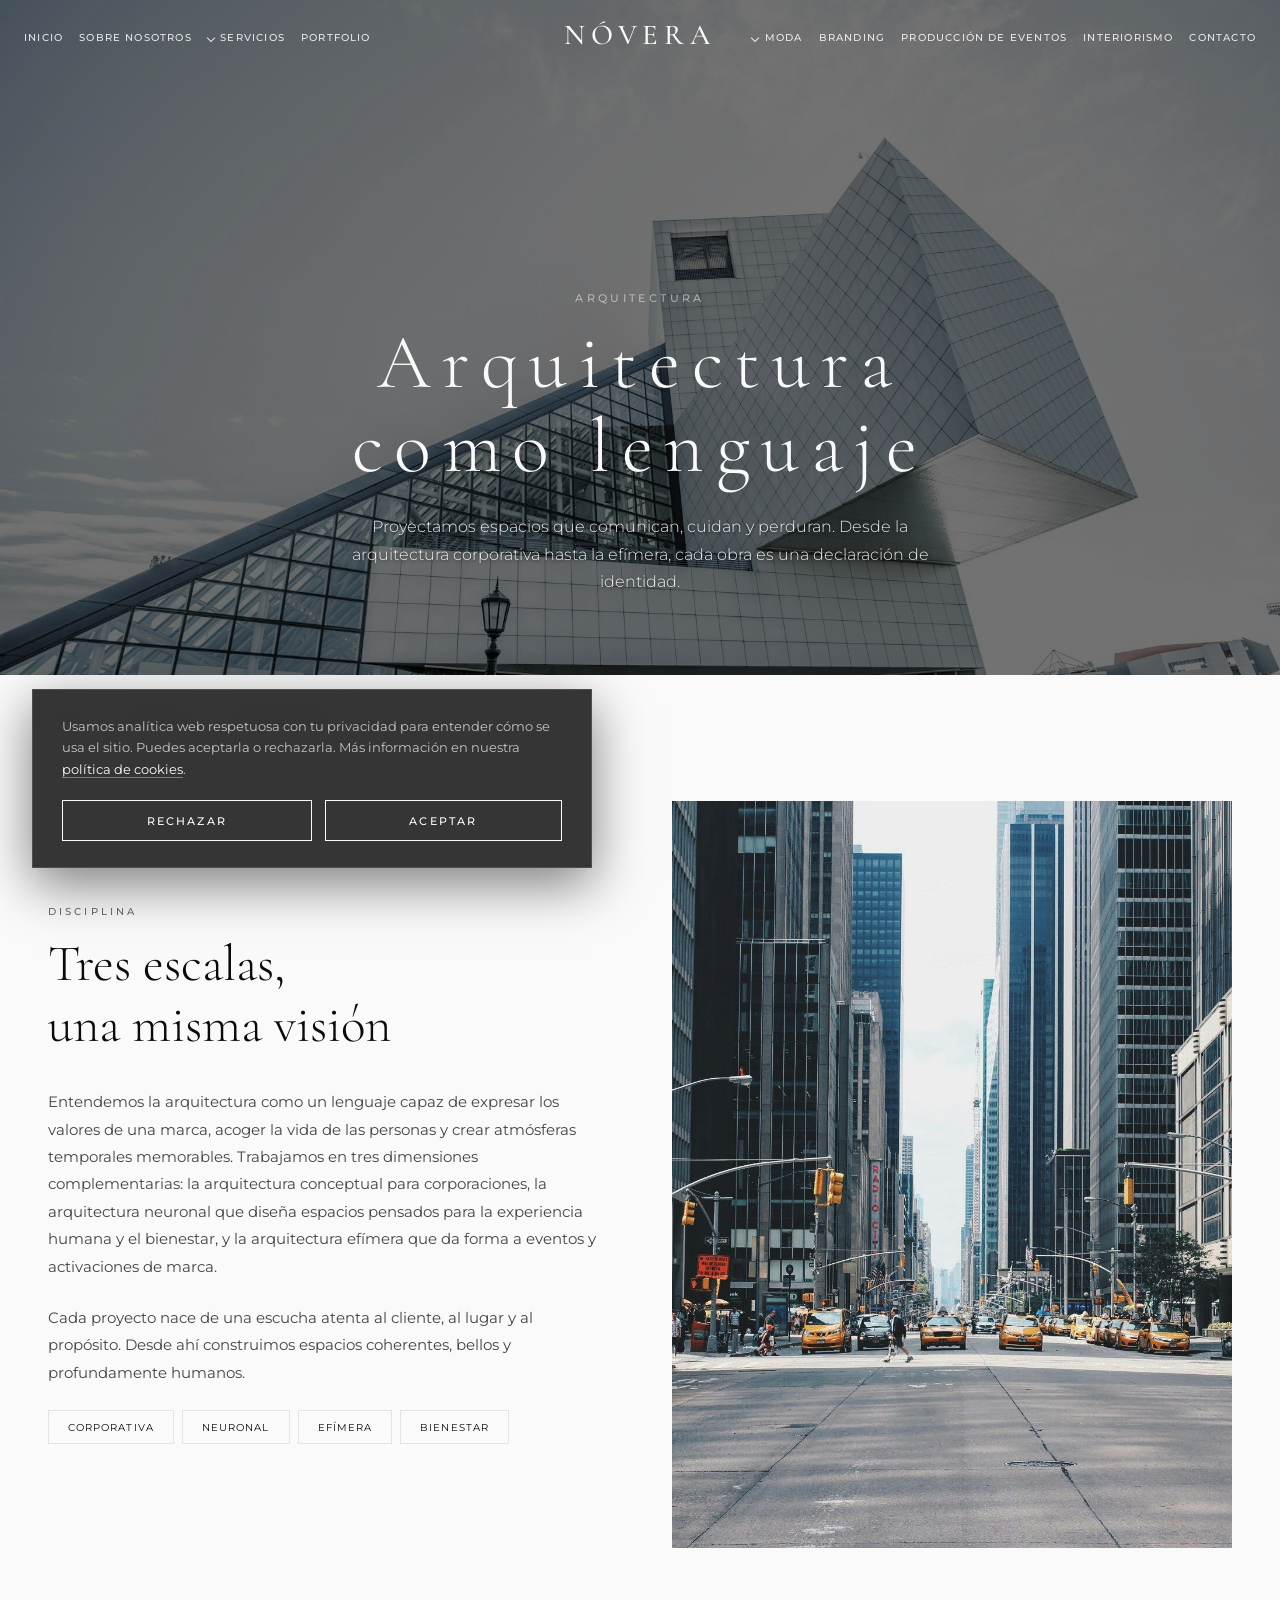
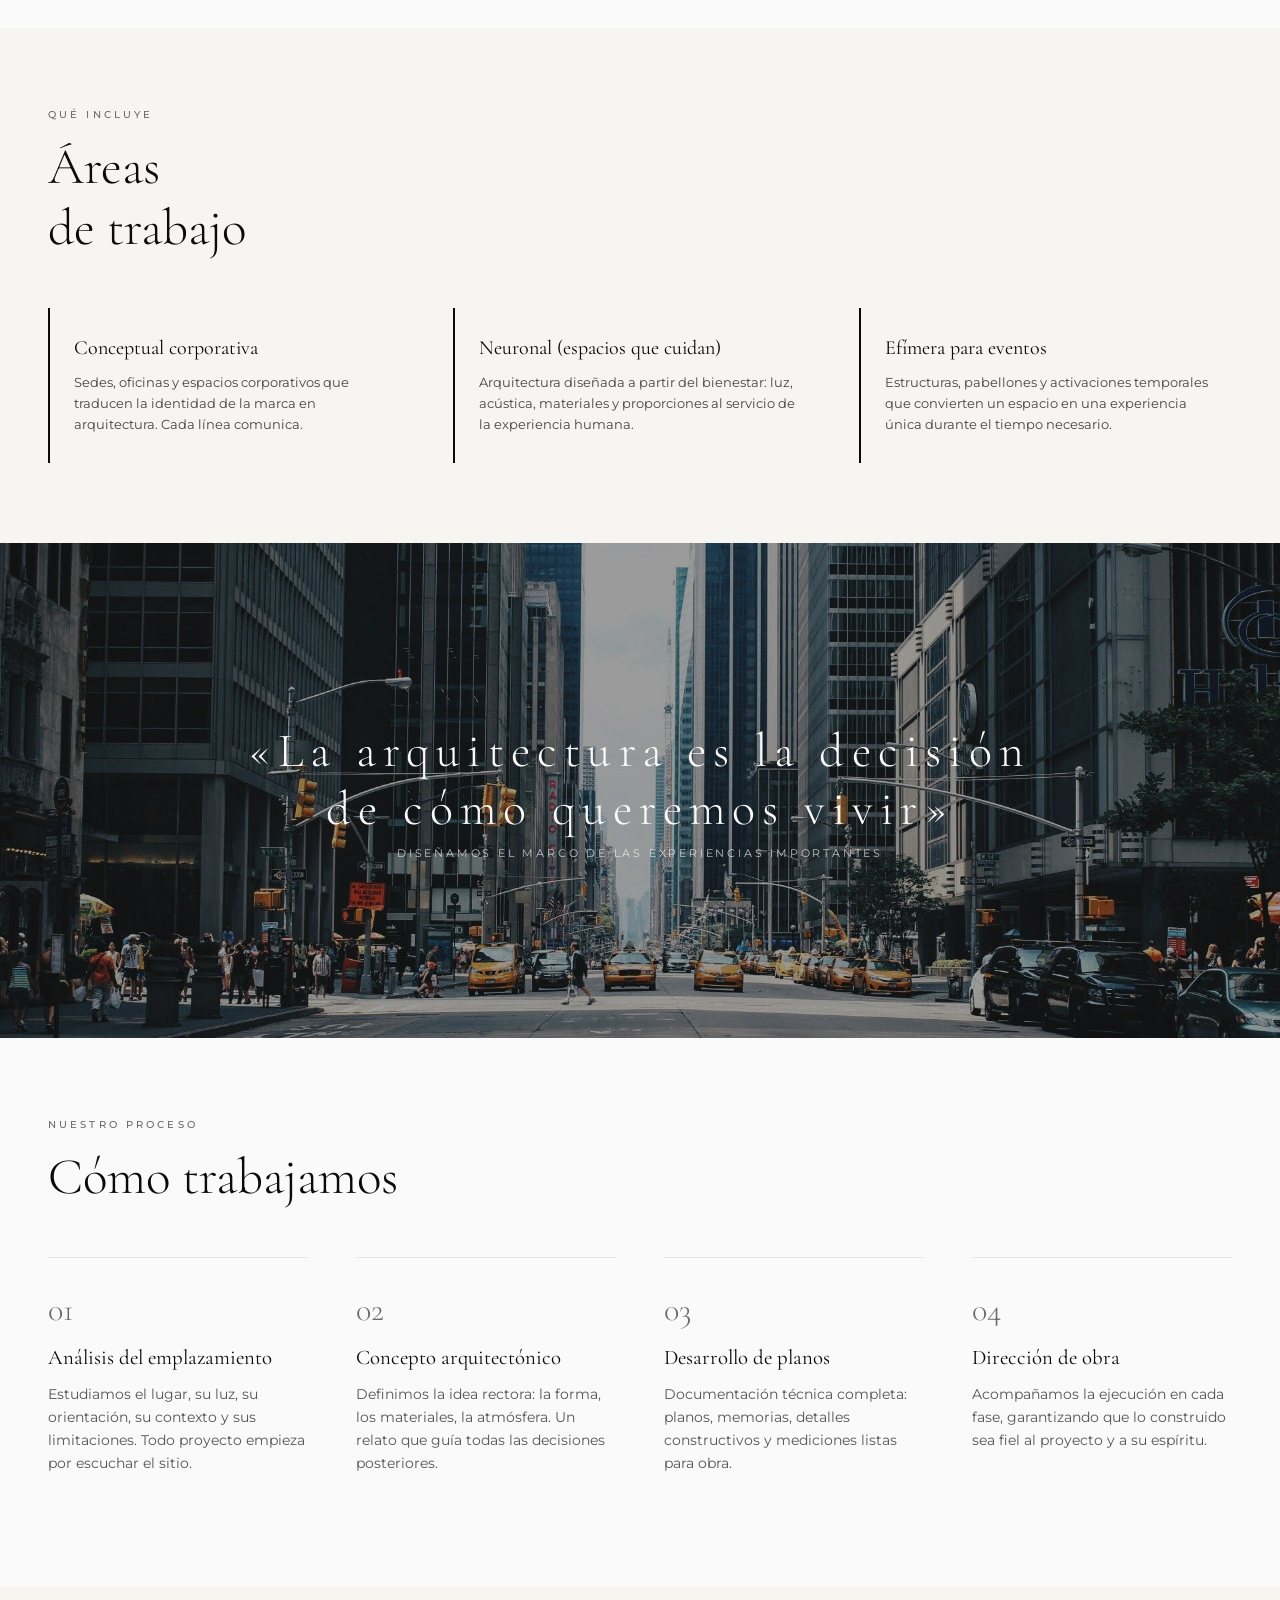
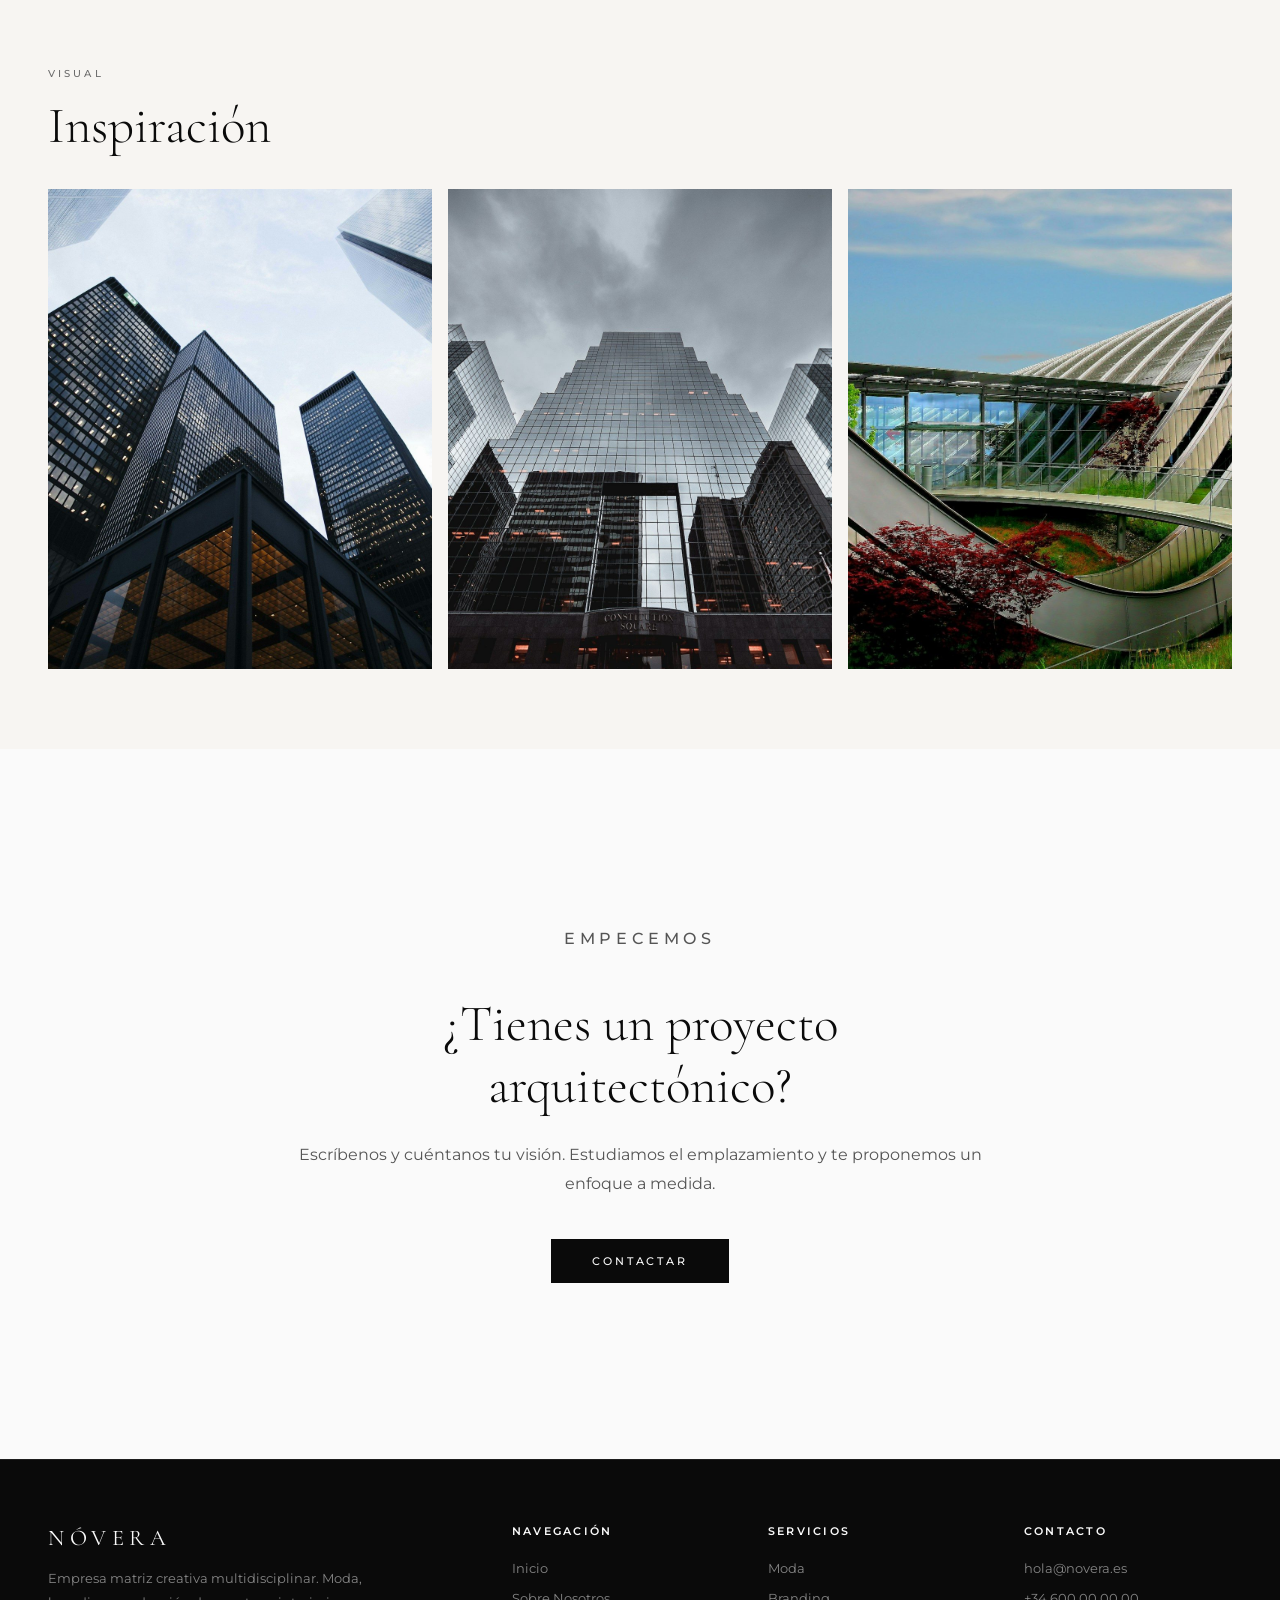
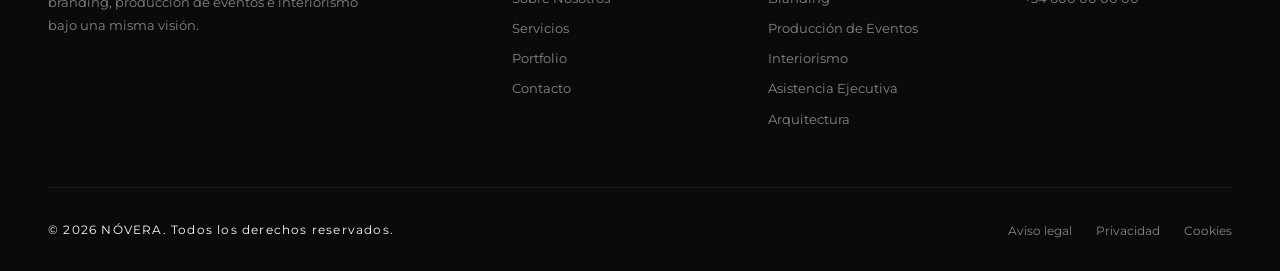
==== commit dea7a931: "Mejoras integrales: legales+cookies (RGPD/AEPD), accesibilidad AA, SEO, imágenes optimizadas y prelo" ====
--- a/arquitectura.html
+++ b/arquitectura.html
@@ -10,11 +10,14 @@
   <meta property="og:title" content="Arquitectura — NÓVERA" />
   <meta property="og:description" content="Arquitectura NÓVERA — Arquitectura conceptual, neuronal y efímera para corporaciones, espacios de bienestar y eventos." />
   <meta property="og:url" content="https://ejemplo.danimefle.com/arquitectura.html" />
-  <meta property="og:image" content="https://ejemplo.danimefle.com/assets/img/moda/moda-01.jpg" />
+  <meta property="og:image" content="https://ejemplo.danimefle.com/assets/img/og-novera.jpg" />
+  <meta property="og:image:width" content="1200" />
+  <meta property="og:image:height" content="630" />
+  <meta property="og:image:alt" content="NÓVERA — estudio creativo multidisciplinar" />
   <meta name="twitter:card" content="summary_large_image" />
   <meta name="twitter:title" content="Arquitectura — NÓVERA" />
   <meta name="twitter:description" content="Arquitectura NÓVERA — Arquitectura conceptual, neuronal y efímera para corporaciones, espacios de bienestar y eventos." />
-  <meta name="twitter:image" content="https://ejemplo.danimefle.com/assets/img/moda/moda-01.jpg" />
+  <meta name="twitter:image" content="https://ejemplo.danimefle.com/assets/img/og-novera.jpg" />
   <link rel="canonical" href="https://ejemplo.danimefle.com/arquitectura.html" />
   <script type="application/ld+json">
   {
@@ -41,8 +44,10 @@
   <!-- SEO: autor de la marca y color de tema para navegadores móviles -->
   <meta name="author" content="NÓVERA" />
   <meta name="theme-color" content="#0a0a0a" />
-  <!-- Analítica web (Plausible, sin cookies, RGPD-friendly) -->
-  <script defer data-domain="ejemplo.danimefle.com" src="https://analytics.danimefle.com/js/script.js"></script>
+  <meta name="robots" content="index, follow" />
+  <link rel="apple-touch-icon" href="assets/apple-touch-icon.png" />
+  <link rel="icon" type="image/png" sizes="32x32" href="assets/favicon-32.png" />
+  <link rel="manifest" href="site.webmanifest" />
 </head>
 <body>
 
@@ -52,6 +57,7 @@
   <!-- Loader decorativo: oculto a lectores de pantalla -->
   <div id="loader" aria-hidden="true"><span>NÓVERA</span></div>
 
+  <header>
             <nav id="mainNav" data-transparent="true" aria-label="Navegación principal">
     <ul class="nav-links nav-links-left">
       <li><a href="index.html">Inicio</a></li>
@@ -86,8 +92,9 @@
       <li><a href="interiorismo.html">Interiorismo</a></li>
       <li><a href="contacto.html">Contacto</a></li>
     </ul>
-    <div class="hamburger" id="hamburger"><span></span><span></span><span></span></div>
+    <button class="hamburger" id="hamburger" type="button" aria-label="Abrir menú" aria-expanded="false" aria-controls="mobileMenu"><span></span><span></span><span></span></button>
   </nav>
+  </header>
 
         <div class="mobile-menu" id="mobileMenu" aria-label="Menú móvil">
     <a href="index.html">Inicio</a>
@@ -108,7 +115,7 @@
 
   <!-- Page Hero -->
   <section class="page-hero">
-    <div class="hero-bg" role="img" aria-label="Fachada arquitectónica de líneas modernas" style="background-image:url('https://images.unsplash.com/photo-1487958449943-2429e8be8625?w=1920&q=80')"></div>
+    <div class="hero-bg" role="img" aria-label="Fachada arquitectónica de líneas modernas" style="background-image:url('assets/img/ext/photo-1487958449943-2429e8be8625.jpg')"></div>
     <div class="page-hero-content">
       <p class="kicker">Arquitectura</p>
       <h1>Arquitectura<br>como lenguaje</h1>
@@ -132,7 +139,7 @@
           <span class="tag">Bienestar</span>
         </div>
       </div>
-      <div class="two-col-image reveal" role="img" aria-label="Edificio corporativo de diseño contemporáneo" style="background-image:url('https://images.unsplash.com/photo-1449824913935-59a10b8d2000?w=800&q=80')"></div>
+      <div class="two-col-image reveal" role="img" aria-label="Edificio corporativo de diseño contemporáneo" style="background-image:url('assets/img/ext/photo-1449824913935-59a10b8d2000.jpg')"></div>
     </div>
   </section>
 
@@ -157,7 +164,7 @@
     </div>
   </section>
 
-  <div class="image-break" role="img" aria-label="Arquitectura corporativa vista en perspectiva" style="background-image:url('https://images.unsplash.com/photo-1449824913935-59a10b8d2000?w=1920&q=80')">
+  <div class="image-break" role="img" aria-label="Arquitectura corporativa vista en perspectiva" style="background-image:url('assets/img/ext/photo-1449824913935-59a10b8d2000.jpg')">
     <div class="image-break-text">
       <h3>&laquo;La arquitectura es la decisi&oacute;n<br>de c&oacute;mo queremos vivir&raquo;</h3>
       <p>Dise&ntilde;amos el marco de las experiencias importantes</p>
@@ -199,9 +206,9 @@
       <h2 class="section-title reveal">Inspiraci&oacute;n</h2>
     </div>
     <div class="gallery reveal">
-      <div class="gallery-item" role="img" aria-label="Edificio de oficinas de arquitectura conceptual" style="background-image:url('https://images.unsplash.com/photo-1486406146926-c627a92ad1ab?w=800&q=80')"></div>
-      <div class="gallery-item" role="img" aria-label="Espacio interior de bienestar arquitectónico" style="background-image:url('https://images.unsplash.com/photo-1511818966892-d7d671e672a2?w=800&q=80')"></div>
-      <div class="gallery-item" role="img" aria-label="Estructura efímera para eventos" style="background-image:url('https://images.unsplash.com/photo-1496564203457-11bb12075d90?w=800&q=80')"></div>
+      <div class="gallery-item" role="img" aria-label="Edificio de oficinas de arquitectura conceptual" style="background-image:url('assets/img/ext/photo-1486406146926-c627a92ad1ab.jpg')"></div>
+      <div class="gallery-item" role="img" aria-label="Espacio interior de bienestar arquitectónico" style="background-image:url('assets/img/ext/photo-1511818966892-d7d671e672a2.jpg')"></div>
+      <div class="gallery-item" role="img" aria-label="Estructura efímera para eventos" style="background-image:url('assets/img/ext/photo-1496564203457-11bb12075d90.jpg')"></div>
     </div>
   </section>
 
@@ -229,9 +236,20 @@
     </div>
     <div class="footer-bottom">
       <p>&copy; 2026 NÓVERA. Todos los derechos reservados.</p>
+      <ul class="footer-links"><li><a href="aviso-legal.html">Aviso legal</a></li><li><a href="politica-privacidad.html">Privacidad</a></li><li><a href="politica-cookies.html">Cookies</a></li></ul>
     </div>
   </footer>
 
+  <!-- Banner de consentimiento de cookies/analítica (conforme guía AEPD) -->
+  <div id="cookieBanner" class="cookie-banner" role="dialog" aria-live="polite" aria-label="Aviso de cookies" hidden>
+    <div class="cookie-banner-inner">
+      <p class="cookie-text">Usamos analítica web respetuosa con tu privacidad para entender cómo se usa el sitio. Puedes aceptarla o rechazarla. Más información en nuestra <a href="politica-cookies.html">política de cookies</a>.</p>
+      <div class="cookie-actions">
+        <button type="button" class="btn-cookie btn-cookie-reject" data-cookie-action="rejected">Rechazar</button>
+        <button type="button" class="btn-cookie btn-cookie-accept" data-cookie-action="accepted">Aceptar</button>
+      </div>
+    </div>
+  </div>
   <script src="assets/script.js"></script>
 </body>
 </html>
--- a/assets/style.css
+++ b/assets/style.css
@@ -7,7 +7,7 @@
 :root {
   --black: #0a0a0a;
   --white: #fafafa;
-  --gray: #888;
+  --gray: #6a6a6a; /* contraste AA: 4.5:1 sobre #fafafa (antes #888) */
   --light-gray: #e5e5e5;
   --cream: #f7f5f2;
   --serif: 'Cormorant Garamond', Georgia, serif;
@@ -28,22 +28,56 @@
 a { color: inherit; }
 
 
-/* ── LOADER ── */
+/* ── LOADER / PRECARGA ── */
+/* Precarga elegante: el wordmark NÓVERA aparece con un revelado suave (fade + blur
+   que se disipa + ligera subida) y una línea fina dorada se dibuja debajo. Al
+   terminar, la lógica de script.js añade .hide para el fundido de salida. */
 #loader {
   position: fixed; inset: 0; z-index: 9999;
   background: var(--black);
   display: flex; align-items: center; justify-content: center;
-  transition: opacity .8s ease, visibility .8s ease;
+  transition: opacity .9s ease, visibility .9s ease;
 }
 #loader.hide { opacity: 0; visibility: hidden; pointer-events: none; }
+/* Contenedor del wordmark: posiciona la línea inferior (::after). */
 #loader span {
+  position: relative;
   font-family: var(--serif);
+  font-weight: 300;
   font-size: clamp(2rem, 5vw, 4rem);
   color: var(--white);
   letter-spacing: .35em;
-  animation: loaderPulse 1.6s ease-in-out infinite;
-}
-@keyframes loaderPulse { 0%,100%{opacity:.3} 50%{opacity:1} }
+  /* Sangría para compensar el letter-spacing y centrar ópticamente el texto. */
+  text-indent: .35em;
+  padding-bottom: 1.2rem;
+  /* Revelado del nombre: de borroso/desplazado a nítido. */
+  animation: loaderReveal 1.6s cubic-bezier(.22, 1, .36, 1) both;
+}
+/* Línea fina dorada que se "dibuja" bajo el nombre tras aparecer este. */
+#loader span::after {
+  content: '';
+  position: absolute; left: 50%; bottom: 0;
+  width: 0; height: 1px;
+  background: linear-gradient(90deg, transparent, #b8a07a, transparent);
+  transform: translateX(-50%);
+  animation: loaderLine 1.2s ease .9s forwards; /* arranca cuando el texto ya es visible */
+}
+/* Revelado del wordmark. */
+@keyframes loaderReveal {
+  0%   { opacity: 0; filter: blur(12px); transform: translateY(12px); letter-spacing: .6em; }
+  100% { opacity: 1; filter: blur(0);    transform: translateY(0);    letter-spacing: .35em; }
+}
+/* Trazado de la línea inferior (de 0 a su anchura final). */
+@keyframes loaderLine {
+  0%   { width: 0; opacity: 0; }
+  100% { width: 140%; opacity: 1; }
+}
+/* Accesibilidad: sin animación intensa para quien prefiere menos movimiento.
+   Mostramos el nombre y la línea ya en su estado final, sin transiciones bruscas. */
+@media (prefers-reduced-motion: reduce) {
+  #loader span { animation: none; opacity: 1; filter: none; transform: none; }
+  #loader span::after { animation: none; width: 140%; opacity: 1; }
+}
 
 /* ── NAV ── */
 nav#mainNav {
@@ -137,7 +171,8 @@
 .nav-links .dropdown a:hover { background: rgba(255,255,255,.06); color: var(--white); }
 nav.scrolled .nav-links .dropdown a:hover,
 nav.solid .nav-links .dropdown a:hover { background: #f1f1f1; color: var(--black); }
-.nav-links li.has-dropdown:hover .dropdown {
+.nav-links li.has-dropdown:hover .dropdown,
+.nav-links li.has-dropdown:focus-within .dropdown {
   opacity: 1; visibility: visible; transform: translateX(-50%) translateY(0);
 }
 .nav-links .dropdown-toggle::before {
@@ -146,7 +181,8 @@
   transform: rotate(45deg); margin-right: .4rem;
   transition: transform .25s;
 }
-.nav-links li.has-dropdown:hover .dropdown-toggle::before {
+.nav-links li.has-dropdown:hover .dropdown-toggle::before,
+.nav-links li.has-dropdown:focus-within .dropdown-toggle::before {
   transform: rotate(225deg);
 }
 
@@ -191,7 +227,7 @@
 .hero-slide.active { opacity: 1; }
 .hero-slide::before {
   content: ''; position: absolute; inset: 0;
-  background: rgba(0,0,0,.5);
+  background: rgba(0,0,0,.6); /* capa más oscura para legibilidad del texto (antes .5) */
 }
 .hero-slider-dots {
   position: absolute; bottom: 2.5rem; left: 50%; transform: translateX(-50%);
@@ -200,14 +236,46 @@
 .hero-slider-dot {
   width: 28px; height: 2px; background: rgba(255,255,255,.3);
   cursor: pointer; transition: background .3s;
-  border: none; padding: 0;
-}
-.hero-slider-dot.active { background: var(--white); }
+  border: none;
+  /* Área pulsable >=24px alto (12+2+12) manteniendo la línea fina visible:
+     el padding crea zona táctil y background-clip pinta solo el content-box. */
+  padding: 12px 0;
+  background-clip: content-box;
+  box-sizing: content-box;
+}
+.hero-slider-dot.active { background: var(--white); background-clip: content-box; }
 .hero-slide-label {
   position: absolute; bottom: 5rem; left: 50%; transform: translateX(-50%);
   font-size: .65rem; font-weight: 500; letter-spacing: .4em;
   text-transform: uppercase; color: rgba(255,255,255,.8);
   z-index: 3; transition: opacity .6s;
+}
+
+/* Botón pausa/play del slider: discreto, junto a los dots, target >=24px. */
+.hero-slider-pause {
+  position: absolute; bottom: 2.1rem; left: calc(50% + 70px);
+  z-index: 4;
+  width: 32px; height: 32px;
+  display: flex; align-items: center; justify-content: center;
+  background: transparent; border: 1px solid rgba(255,255,255,.35);
+  border-radius: 50%; cursor: pointer; padding: 0;
+  transition: background .3s, border-color .3s, opacity .3s;
+  opacity: .7;
+}
+.hero-slider-pause:hover { opacity: 1; background: rgba(255,255,255,.12); border-color: var(--white); }
+/* Icono de pausa (dos barras) por defecto. */
+.hero-slider-pause::before {
+  content: ''; width: 8px; height: 10px;
+  border-left: 2px solid var(--white); border-right: 2px solid var(--white);
+}
+/* Cuando está pausado (aria-pressed="true") mostramos el icono de play (triángulo). */
+.hero-slider-pause[aria-pressed="true"]::before {
+  width: 0; height: 0;
+  border: none;
+  border-top: 6px solid transparent;
+  border-bottom: 6px solid transparent;
+  border-left: 9px solid var(--white);
+  margin-left: 2px; /* centrado óptico del triángulo */
 }
 
 /* ── LIGHTBOX ── */
@@ -255,7 +323,7 @@
 }
 .hero-bg::before {
   content: ''; position: absolute; inset: 0;
-  background: rgba(0,0,0,.5);
+  background: rgba(0,0,0,.6); /* capa más oscura para legibilidad del texto (antes .5) */
 }
 .hero-content {
   position: relative; z-index: 3; text-align: center;
@@ -269,7 +337,8 @@
 }
 .hero p {
   font-size: .75rem; font-weight: 400; letter-spacing: .3em; text-transform: uppercase;
-  color: rgba(255,255,255,.6); margin-bottom: 3rem;
+  color: rgba(255,255,255,.9); margin-bottom: 3rem; /* más opaco para legibilidad (antes .6) */
+  text-shadow: 0 1px 3px rgba(0,0,0,.5); /* sombra sutil sobre la foto */
 }
 .hero-line { width: 60px; height: 1px; background: rgba(255,255,255,.3); margin: 0 auto 2rem; }
 .hero-scroll { position: absolute; bottom: 3rem; left: 50%; transform: translateX(-50%); z-index: 2; }
@@ -438,8 +507,9 @@
   margin-bottom: 1.5rem; line-height: 1.1;
 }
 .page-hero .subtitle {
-  font-size: 1rem; font-weight: 300; color: rgba(255,255,255,.7);
+  font-size: 1rem; font-weight: 300; color: rgba(255,255,255,.9); /* más opaco (antes .7) */
   max-width: 600px; margin: 0 auto; line-height: 1.7;
+  text-shadow: 0 1px 3px rgba(0,0,0,.5); /* sombra sutil sobre la foto */
 }
 
 /* ── BREADCRUMB ── */
@@ -814,36 +884,54 @@
 .footer-bottom .footer-links a:hover { color: var(--white); }
 
 /* ── COOKIE BANNER ── */
-#cookieBanner {
+/* Banner fijo abajo, fondo oscuro translúcido con blur, acorde a la estética.
+   Oculto con [hidden]; visible con .show (entrada suave deslizante). */
+.cookie-banner {
   position: fixed; bottom: 2rem; left: 2rem; right: 2rem;
-  max-width: 540px; z-index: 9000;
-  background: var(--black); color: var(--white);
-  padding: 1.5rem 1.8rem;
-  border: 1px solid rgba(255,255,255,.1);
-  box-shadow: 0 10px 40px rgba(0,0,0,.4);
-  transform: translateY(150%); opacity: 0;
-  transition: transform .6s ease, opacity .6s ease;
-}
-#cookieBanner.show { transform: translateY(0); opacity: 1; }
-.cookie-title {
-  font-family: var(--serif); font-size: 1.2rem; font-weight: 400;
-  margin-bottom: .5rem;
-}
+  max-width: 560px; z-index: 9000;
+  background: rgba(10,10,10,.82);
+  -webkit-backdrop-filter: blur(14px);
+  backdrop-filter: blur(14px);
+  color: var(--white);
+  padding: 1.6rem 1.8rem;
+  border: 1px solid rgba(255,255,255,.12);
+  box-shadow: 0 16px 50px rgba(0,0,0,.5);
+  /* Estado de partida (oculto a la vista pero presente para la transición). */
+  transform: translateY(160%); opacity: 0;
+  transition: transform .6s cubic-bezier(.22,1,.36,1), opacity .6s ease;
+}
+/* [hidden] lo retira por completo del flujo (no animable: es el estado inicial real). */
+.cookie-banner[hidden] { display: none; }
+/* Estado visible tras quitar [hidden] y añadir .show. */
+.cookie-banner.show { transform: translateY(0); opacity: 1; }
+
+.cookie-banner-inner { display: flex; flex-direction: column; gap: 1.2rem; }
 .cookie-text {
-  font-size: .8rem; line-height: 1.6; color: rgba(255,255,255,.65);
-  margin-bottom: 1.2rem;
-}
-.cookie-text a { color: var(--white); border-bottom: 1px solid rgba(255,255,255,.3); text-decoration: none; }
+  font-size: .82rem; line-height: 1.65; color: rgba(255,255,255,.7);
+  margin: 0;
+}
+.cookie-text a {
+  color: var(--white); text-decoration: none;
+  border-bottom: 1px solid rgba(255,255,255,.35);
+  transition: border-color .3s;
+}
+.cookie-text a:hover { border-color: var(--white); }
+
+/* Acciones: ambos botones con IGUAL peso visual (requisito AEPD). */
 .cookie-actions { display: flex; gap: .8rem; flex-wrap: wrap; }
-.cookie-actions button {
-  font-family: var(--sans); font-size: .68rem;
+.btn-cookie {
+  flex: 1 1 auto; min-width: 130px;
+  font-family: var(--sans); font-size: .68rem; font-weight: 500;
   letter-spacing: .2em; text-transform: uppercase;
-  padding: .7rem 1.5rem; cursor: pointer; border: 1px solid var(--white);
-  background: transparent; color: var(--white); transition: all .3s;
-}
-.cookie-actions .accept { background: var(--white); color: var(--black); }
-.cookie-actions .accept:hover { background: transparent; color: var(--white); }
-.cookie-actions .reject:hover { background: var(--white); color: var(--black); }
+  padding: .8rem 1.5rem; cursor: pointer;
+  border: 1px solid var(--white);
+  background: transparent; color: var(--white);
+  transition: background .3s, color .3s;
+}
+/* Mismo tratamiento para Aceptar y Rechazar: misma prominencia, sin botón "estrella". */
+.btn-cookie-accept,
+.btn-cookie-reject { background: transparent; color: var(--white); }
+.btn-cookie:hover { background: var(--white); color: var(--black); }
 
 /* ── RESPONSIVE ── */
 @media (max-width: 1440px) {
@@ -889,7 +977,7 @@
   .process-grid, .features { grid-template-columns: 1fr; gap: 1.5rem; }
   .footer-top { grid-template-columns: 1fr; gap: 2rem; }
   .footer-bottom { flex-direction: column; text-align: center; }
-  #cookieBanner { left: 1rem; right: 1rem; bottom: 1rem; padding: 1.2rem; }
+  .cookie-banner { left: 1rem; right: 1rem; bottom: 1rem; padding: 1.3rem; max-width: none; }
 }
 
 /* ── NUEVAS MAQUETACIONES ── */
@@ -1437,6 +1525,23 @@
   white-space: nowrap; border: 0;
 }
 
+/* Mensaje de estado de los formularios (envío de demo).
+   Aparece solo cuando tiene contenido (.visible lo añade el JS). */
+.form-status {
+  font-size: .85rem; line-height: 1.6;
+  letter-spacing: .02em;
+  margin-top: 1rem;
+  opacity: 0; max-height: 0; overflow: hidden;
+  transition: opacity .4s ease, max-height .4s ease;
+}
+.form-status.visible {
+  opacity: 1; max-height: 6rem;
+  color: #2e7d4f; /* verde sobrio para confirmación */
+}
+/* En bloques de fondo oscuro (contact-form), el verde claro tiene mejor contraste. */
+.contact-form .form-status.visible,
+.bg-dark .form-status.visible { color: #7fd1a3; }
+
 /* Respetar a quien prefiere menos movimiento/animaciones */
 @media (prefers-reduced-motion: reduce) {
   *, *::before, *::after {
@@ -1446,3 +1551,6 @@
     scroll-behavior: auto !important;
   }
 }
+
+/* La hamburguesa pasó de <div> a <button>: quitamos el aspecto nativo de botón */
+.hamburger { background: none; border: 0; padding: 0; -webkit-appearance: none; appearance: none; }
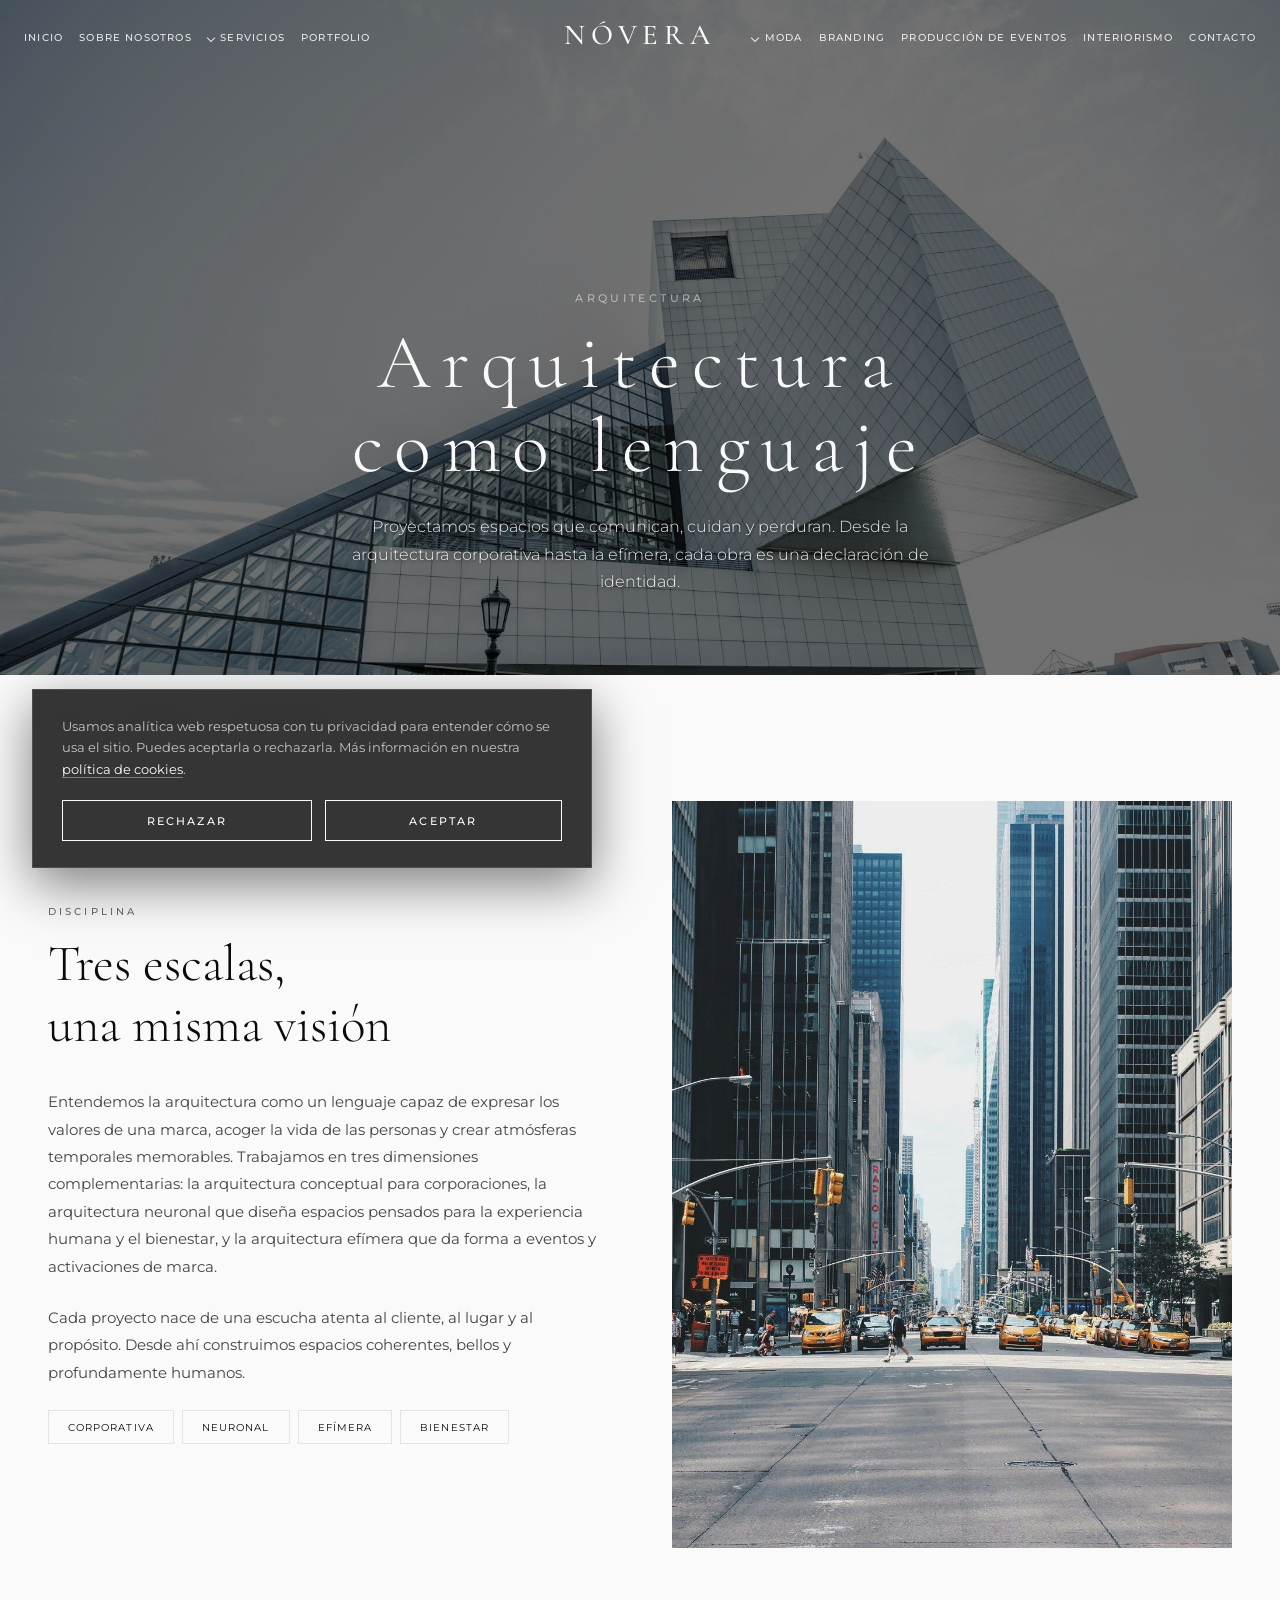
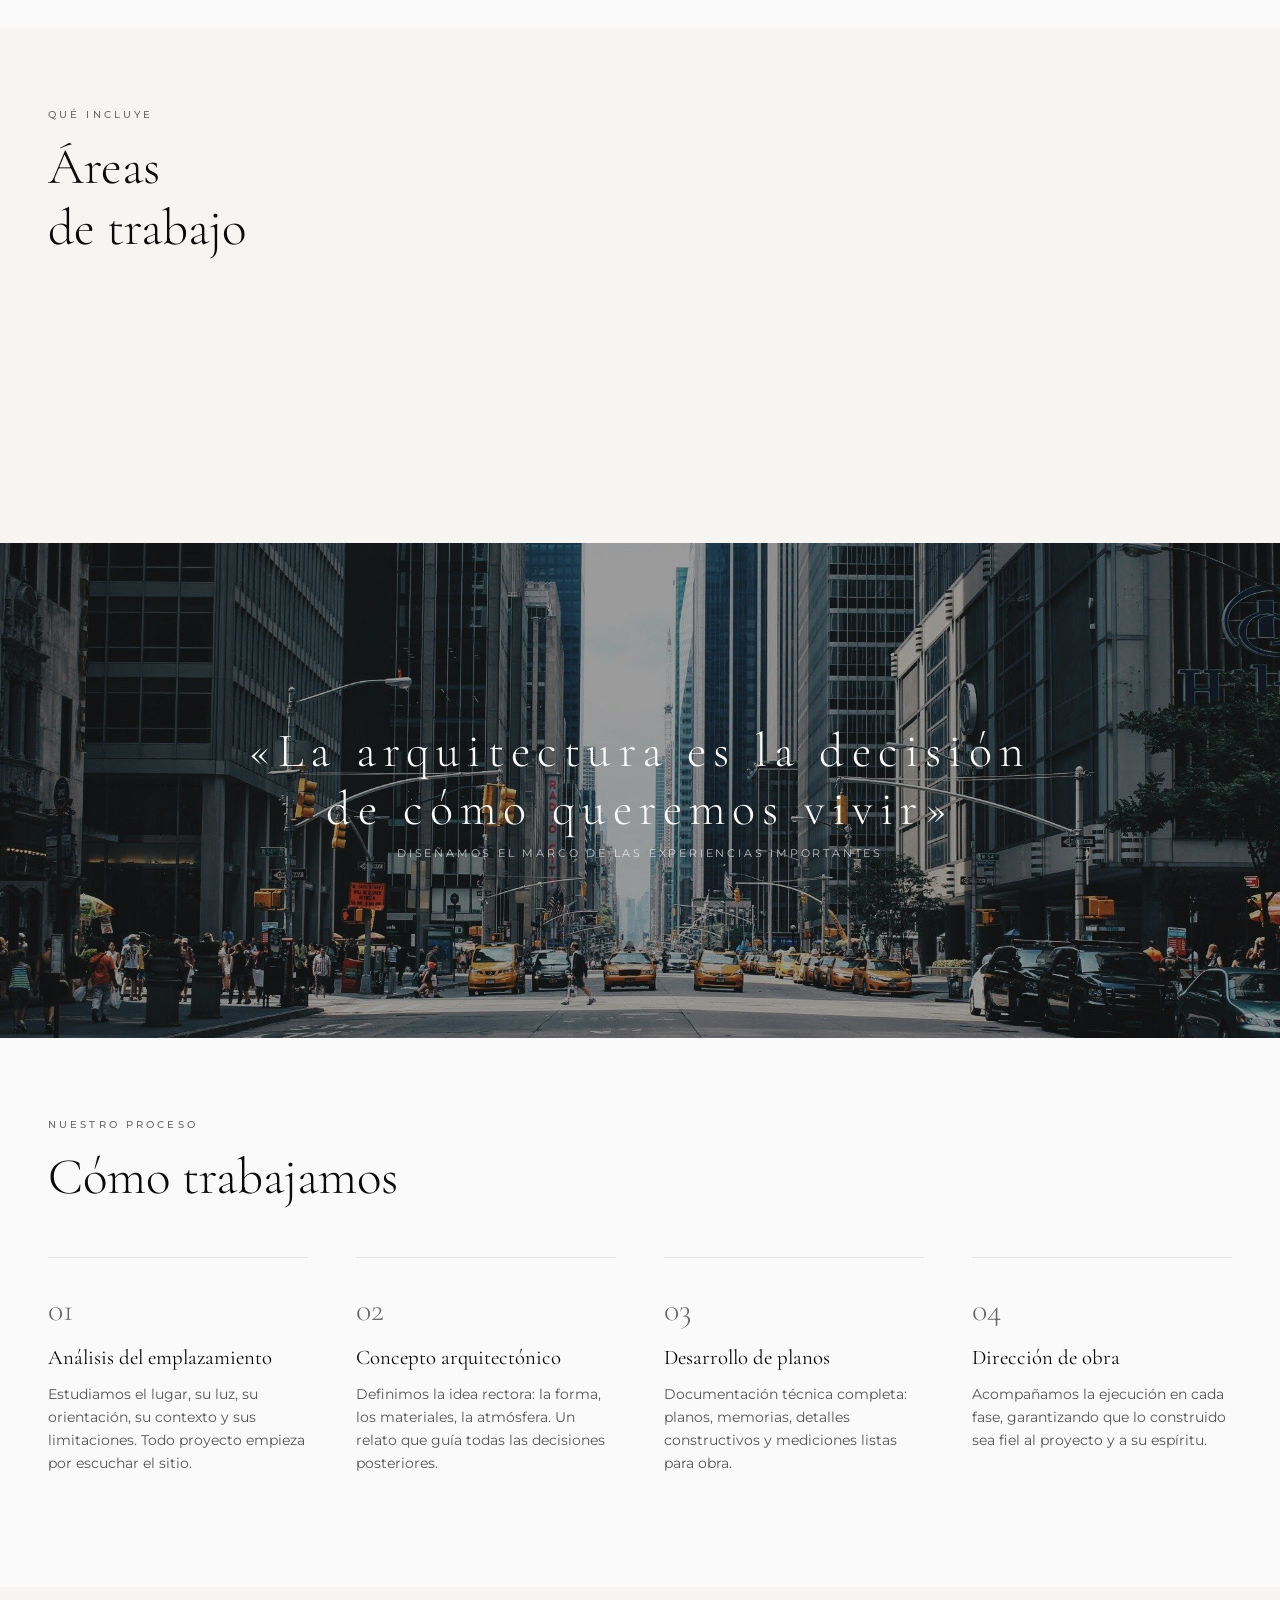
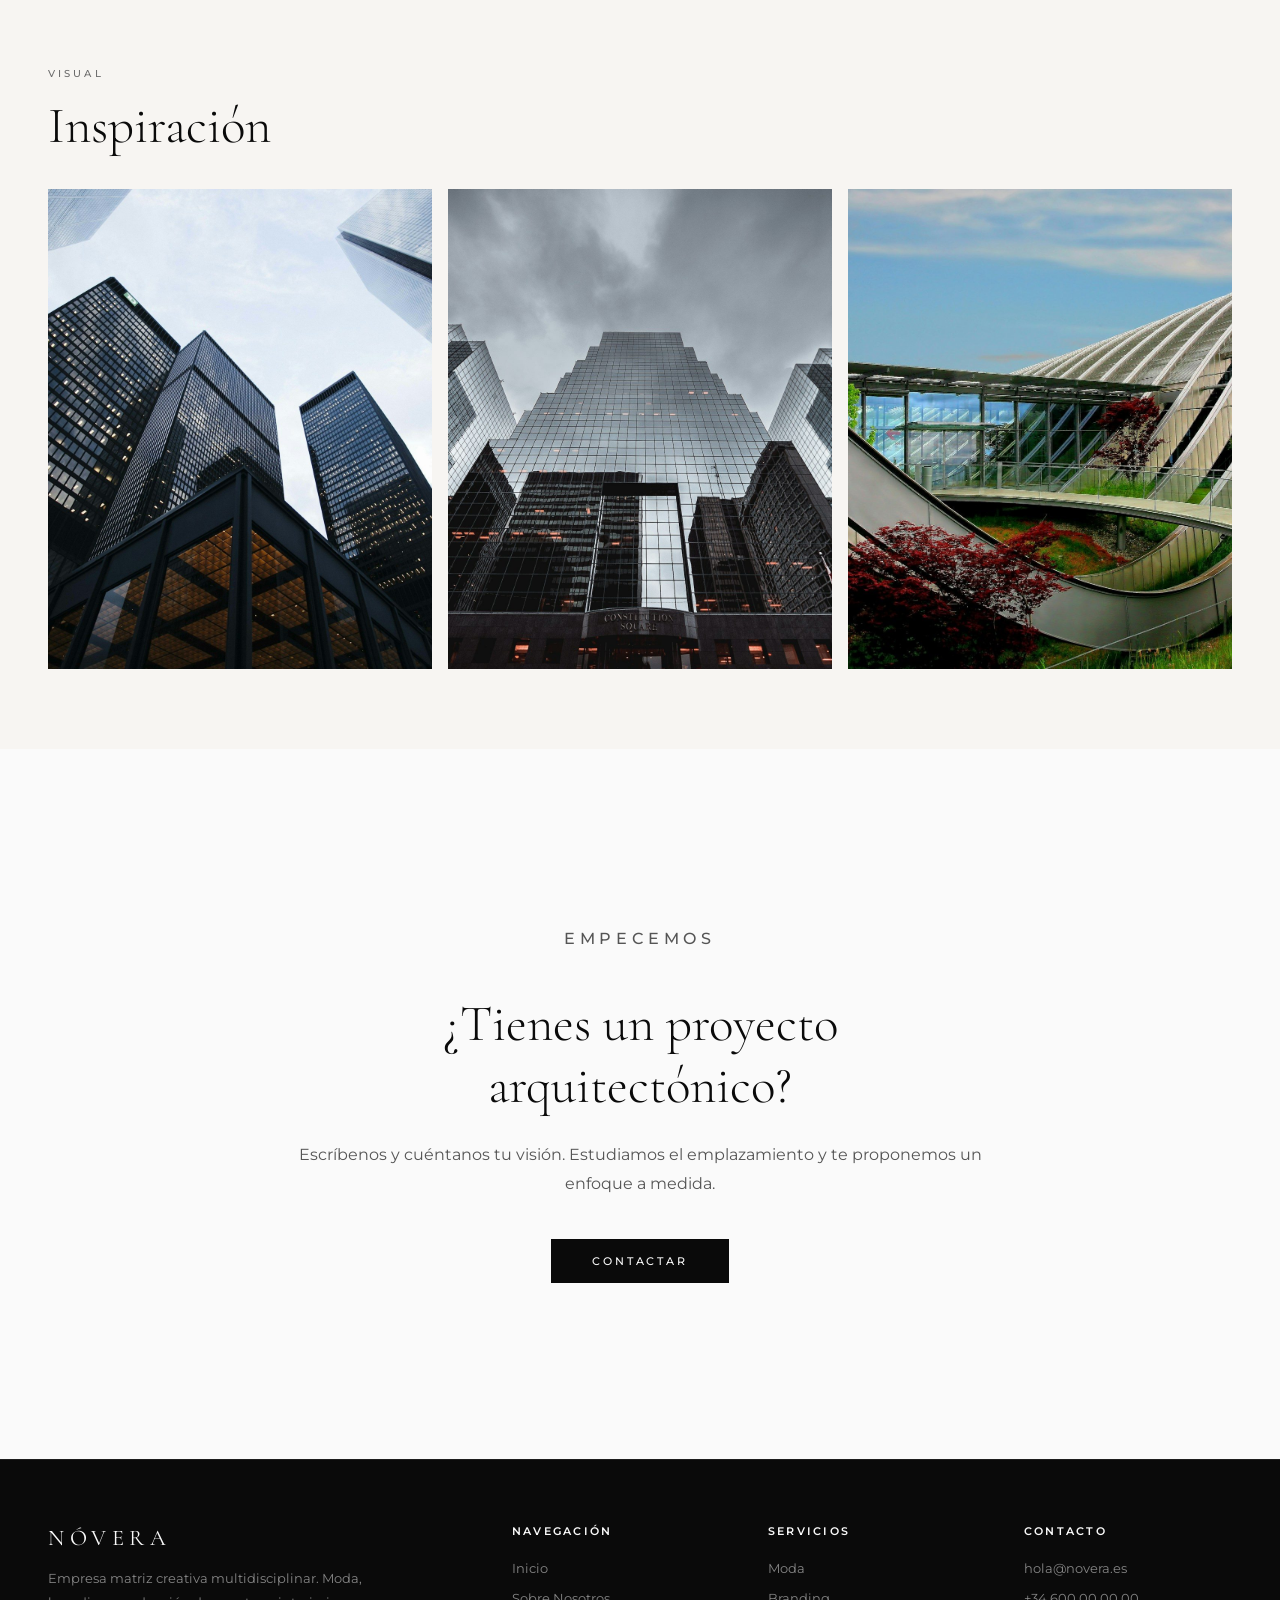
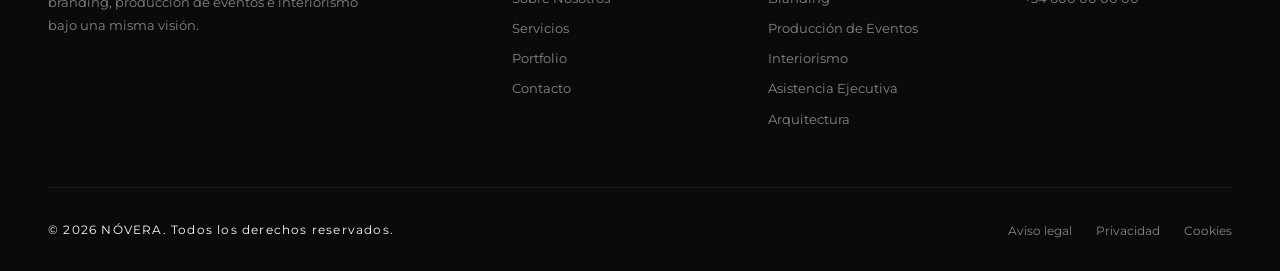
==== commit 242f8963: "Limpiar barras de cierre en void elements (0 avisos W3C)" ====
--- a/arquitectura.html
+++ b/arquitectura.html
@@ -1,24 +1,24 @@
 <!DOCTYPE html>
 <html lang="es">
 <head>
-  <meta charset="UTF-8" />
-  <meta name="viewport" content="width=device-width, initial-scale=1.0" />
-  <meta name="description" content="Arquitectura NÓVERA — Arquitectura conceptual, neuronal y efímera para corporaciones, espacios de bienestar y eventos." />
-  <meta property="og:type" content="website" />
-  <meta property="og:site_name" content="NÓVERA" />
-  <meta property="og:locale" content="es_ES" />
-  <meta property="og:title" content="Arquitectura — NÓVERA" />
-  <meta property="og:description" content="Arquitectura NÓVERA — Arquitectura conceptual, neuronal y efímera para corporaciones, espacios de bienestar y eventos." />
-  <meta property="og:url" content="https://ejemplo.danimefle.com/arquitectura.html" />
-  <meta property="og:image" content="https://ejemplo.danimefle.com/assets/img/og-novera.jpg" />
-  <meta property="og:image:width" content="1200" />
-  <meta property="og:image:height" content="630" />
-  <meta property="og:image:alt" content="NÓVERA — estudio creativo multidisciplinar" />
-  <meta name="twitter:card" content="summary_large_image" />
-  <meta name="twitter:title" content="Arquitectura — NÓVERA" />
-  <meta name="twitter:description" content="Arquitectura NÓVERA — Arquitectura conceptual, neuronal y efímera para corporaciones, espacios de bienestar y eventos." />
-  <meta name="twitter:image" content="https://ejemplo.danimefle.com/assets/img/og-novera.jpg" />
-  <link rel="canonical" href="https://ejemplo.danimefle.com/arquitectura.html" />
+  <meta charset="UTF-8">
+  <meta name="viewport" content="width=device-width, initial-scale=1.0">
+  <meta name="description" content="Arquitectura NÓVERA — Arquitectura conceptual, neuronal y efímera para corporaciones, espacios de bienestar y eventos.">
+  <meta property="og:type" content="website">
+  <meta property="og:site_name" content="NÓVERA">
+  <meta property="og:locale" content="es_ES">
+  <meta property="og:title" content="Arquitectura — NÓVERA">
+  <meta property="og:description" content="Arquitectura NÓVERA — Arquitectura conceptual, neuronal y efímera para corporaciones, espacios de bienestar y eventos.">
+  <meta property="og:url" content="https://ejemplo.danimefle.com/arquitectura.html">
+  <meta property="og:image" content="https://ejemplo.danimefle.com/assets/img/og-novera.jpg">
+  <meta property="og:image:width" content="1200">
+  <meta property="og:image:height" content="630">
+  <meta property="og:image:alt" content="NÓVERA — estudio creativo multidisciplinar">
+  <meta name="twitter:card" content="summary_large_image">
+  <meta name="twitter:title" content="Arquitectura — NÓVERA">
+  <meta name="twitter:description" content="Arquitectura NÓVERA — Arquitectura conceptual, neuronal y efímera para corporaciones, espacios de bienestar y eventos.">
+  <meta name="twitter:image" content="https://ejemplo.danimefle.com/assets/img/og-novera.jpg">
+  <link rel="canonical" href="https://ejemplo.danimefle.com/arquitectura.html">
   <script type="application/ld+json">
   {
     "@context": "https://schema.org",
@@ -36,18 +36,18 @@
   }
   </script>
   <title>Arquitectura — NÓVERA</title>
-  <link rel="icon" type="image/svg+xml" href="assets/favicon.svg" />
-  <link rel="preconnect" href="https://fonts.googleapis.com" />
-  <link rel="preconnect" href="https://fonts.gstatic.com" crossorigin />
-  <link href="https://fonts.googleapis.com/css2?family=Cormorant+Garamond:ital,wght@0,300;0,400;0,500;0,600;1,300;1,400&family=Montserrat:wght@300;400;500;600&display=swap" rel="stylesheet" />
-  <link rel="stylesheet" href="assets/style.css" />
+  <link rel="icon" type="image/svg+xml" href="assets/favicon.svg">
+  <link rel="preconnect" href="https://fonts.googleapis.com">
+  <link rel="preconnect" href="https://fonts.gstatic.com" crossorigin>
+  <link href="https://fonts.googleapis.com/css2?family=Cormorant+Garamond:ital,wght@0,300;0,400;0,500;0,600;1,300;1,400&family=Montserrat:wght@300;400;500;600&display=swap" rel="stylesheet">
+  <link rel="stylesheet" href="assets/style.css">
   <!-- SEO: autor de la marca y color de tema para navegadores móviles -->
-  <meta name="author" content="NÓVERA" />
-  <meta name="theme-color" content="#0a0a0a" />
-  <meta name="robots" content="index, follow" />
-  <link rel="apple-touch-icon" href="assets/apple-touch-icon.png" />
-  <link rel="icon" type="image/png" sizes="32x32" href="assets/favicon-32.png" />
-  <link rel="manifest" href="site.webmanifest" />
+  <meta name="author" content="NÓVERA">
+  <meta name="theme-color" content="#0a0a0a">
+  <meta name="robots" content="index, follow">
+  <link rel="apple-touch-icon" href="assets/apple-touch-icon.png">
+  <link rel="icon" type="image/png" sizes="32x32" href="assets/favicon-32.png">
+  <link rel="manifest" href="site.webmanifest">
 </head>
 <body>
 
@@ -96,7 +96,7 @@
   </nav>
   </header>
 
-        <div class="mobile-menu" id="mobileMenu" aria-label="Menú móvil">
+        <div class="mobile-menu" id="mobileMenu" role="navigation" aria-label="Menú móvil">
     <a href="index.html">Inicio</a>
     <a href="sobre-nosotros.html">Sobre Nosotros</a>
     <a href="servicios.html">Servicios</a>
@@ -150,21 +150,21 @@
     </div>
     <div class="features reveal">
       <div class="feature">
-        <h4>Conceptual corporativa</h4>
+        <h3>Conceptual corporativa</h3>
         <p>Sedes, oficinas y espacios corporativos que traducen la identidad de la marca en arquitectura. Cada l&iacute;nea comunica.</p>
       </div>
       <div class="feature">
-        <h4>Neuronal (espacios que cuidan)</h4>
+        <h3>Neuronal (espacios que cuidan)</h3>
         <p>Arquitectura dise&ntilde;ada a partir del bienestar: luz, ac&uacute;stica, materiales y proporciones al servicio de la experiencia humana.</p>
       </div>
       <div class="feature">
-        <h4>Ef&iacute;mera para eventos</h4>
+        <h3>Ef&iacute;mera para eventos</h3>
         <p>Estructuras, pabellones y activaciones temporales que convierten un espacio en una experiencia &uacute;nica durante el tiempo necesario.</p>
       </div>
     </div>
   </section>
 
-  <div class="image-break" role="img" aria-label="Arquitectura corporativa vista en perspectiva" style="background-image:url('assets/img/ext/photo-1449824913935-59a10b8d2000.jpg')">
+  <div class="image-break" style="background-image:url('assets/img/ext/photo-1449824913935-59a10b8d2000.jpg')">
     <div class="image-break-text">
       <h3>&laquo;La arquitectura es la decisi&oacute;n<br>de c&oacute;mo queremos vivir&raquo;</h3>
       <p>Dise&ntilde;amos el marco de las experiencias importantes</p>
@@ -179,22 +179,22 @@
     <div class="process-grid reveal">
       <div class="process-step">
         <div class="step-num">01</div>
-        <h4>An&aacute;lisis del emplazamiento</h4>
+        <h3>An&aacute;lisis del emplazamiento</h3>
         <p>Estudiamos el lugar, su luz, su orientaci&oacute;n, su contexto y sus limitaciones. Todo proyecto empieza por escuchar el sitio.</p>
       </div>
       <div class="process-step">
         <div class="step-num">02</div>
-        <h4>Concepto arquitect&oacute;nico</h4>
+        <h3>Concepto arquitect&oacute;nico</h3>
         <p>Definimos la idea rectora: la forma, los materiales, la atm&oacute;sfera. Un relato que gu&iacute;a todas las decisiones posteriores.</p>
       </div>
       <div class="process-step">
         <div class="step-num">03</div>
-        <h4>Desarrollo de planos</h4>
+        <h3>Desarrollo de planos</h3>
         <p>Documentaci&oacute;n t&eacute;cnica completa: planos, memorias, detalles constructivos y mediciones listas para obra.</p>
       </div>
       <div class="process-step">
         <div class="step-num">04</div>
-        <h4>Direcci&oacute;n de obra</h4>
+        <h3>Direcci&oacute;n de obra</h3>
         <p>Acompa&ntilde;amos la ejecuci&oacute;n en cada fase, garantizando que lo construido sea fiel al proyecto y a su esp&iacute;ritu.</p>
       </div>
     </div>
@@ -230,9 +230,9 @@
         <span class="footer-logo">NÓVERA</span>
         <p>Empresa matriz creativa multidisciplinar. Moda, branding, producci&oacute;n de eventos e interiorismo bajo una misma visi&oacute;n.</p>
       </div>
-      <div class="footer-col"><h5>Navegaci&oacute;n</h5><ul><li><a href="index.html">Inicio</a></li><li><a href="sobre-nosotros.html">Sobre Nosotros</a></li><li><a href="servicios.html">Servicios</a></li><li><a href="portfolio.html">Portfolio</a></li><li><a href="contacto.html">Contacto</a></li></ul></div>
-      <div class="footer-col"><h5>Servicios</h5><ul><li><a href="moda.html">Moda</a></li><li><a href="branding.html">Branding</a></li><li><a href="event-producer.html">Producci&oacute;n de Eventos</a></li><li><a href="interiorismo.html">Interiorismo</a></li><li><a href="asistencia-ejecutiva.html">Asistencia Ejecutiva</a></li><li><a href="arquitectura.html">Arquitectura</a></li></ul></div>
-      <div class="footer-col"><h5>Contacto</h5><ul><li><a href="mailto:hola@novera.es">hola@novera.es</a></li><li><a href="tel:+34600000000">+34 600 00 00 00</a></li></ul></div>
+      <div class="footer-col"><h2>Navegaci&oacute;n</h2><ul><li><a href="index.html">Inicio</a></li><li><a href="sobre-nosotros.html">Sobre Nosotros</a></li><li><a href="servicios.html">Servicios</a></li><li><a href="portfolio.html">Portfolio</a></li><li><a href="contacto.html">Contacto</a></li></ul></div>
+      <div class="footer-col"><h2>Servicios</h2><ul><li><a href="moda.html">Moda</a></li><li><a href="branding.html">Branding</a></li><li><a href="event-producer.html">Producci&oacute;n de Eventos</a></li><li><a href="interiorismo.html">Interiorismo</a></li><li><a href="asistencia-ejecutiva.html">Asistencia Ejecutiva</a></li><li><a href="arquitectura.html">Arquitectura</a></li></ul></div>
+      <div class="footer-col"><h2>Contacto</h2><ul><li><a href="mailto:hola@novera.es">hola@novera.es</a></li><li><a href="tel:+34600000000">+34 600 00 00 00</a></li></ul></div>
     </div>
     <div class="footer-bottom">
       <p>&copy; 2026 NÓVERA. Todos los derechos reservados.</p>
--- a/assets/style.css
+++ b/assets/style.css
@@ -686,7 +686,7 @@
   transform: translateY(20px); opacity: 0; transition: all .4s;
 }
 .portfolio-item:hover .portfolio-info { transform: translateY(0); opacity: 1; }
-.portfolio-info h4 {
+.portfolio-info h4, .portfolio-info h3 {
   font-family: var(--serif); font-size: 1.3rem; font-weight: 300;
   letter-spacing: .05em; margin-bottom: .3rem;
 }
@@ -727,7 +727,7 @@
   font-family: var(--serif); font-size: 2rem; font-weight: 300;
   color: var(--gray); display: block; margin-bottom: 1rem;
 }
-.process-step h4 {
+.process-step h4, .process-step h3 {
   font-family: var(--serif); font-size: 1.3rem; font-weight: 400;
   margin-bottom: .8rem;
 }
@@ -745,7 +745,10 @@
   padding: 1.8rem 1.5rem; background: var(--cream); border-left: 2px solid var(--black);
 }
 .features-row .feature { padding: 1.5rem 1.2rem; }
-.feature h4 {
+/* Incluye h3 ademas de h4: en sobre-nosotros (Valores) los encabezados pasaron a h3
+   para respetar la jerarquia (h2 -> h3); el resto de paginas siguen usando h4.
+   Ambos comparten el mismo estilo para mantener identico el aspecto visual. */
+.feature h4, .feature h3 {
   font-family: var(--serif); font-size: 1.25rem; font-weight: 400;
   margin-bottom: .7rem;
 }
@@ -855,7 +858,7 @@
   font-size: .8rem; line-height: 1.8; color: rgba(255,255,255,.5);
   max-width: 320px;
 }
-.footer-col h5 {
+.footer-col h5, .footer-col h2 {
   font-size: .7rem; font-weight: 600; letter-spacing: .2em;
   text-transform: uppercase; color: var(--white); margin-bottom: 1.2rem;
 }
@@ -1102,7 +1105,9 @@
   transition: filter 0.4s ease;
 }
 .team-card:hover .team-photo { filter: grayscale(0%); }
-.team-card h4 {
+/* Incluye h3 ademas de h4: en sobre-nosotros (Equipo) los nombres pasaron a h3
+   para respetar la jerarquia (h2 -> h3). Mismo estilo para no alterar el aspecto. */
+.team-card h4, .team-card h3 {
   font-family: 'Cormorant Garamond', serif;
   font-size: 1.5rem;
   font-weight: 500;
@@ -1226,7 +1231,7 @@
   padding: 1.2rem 1.4rem;
   background: #faf7f2;
 }
-.masonry-item .info h4 {
+.masonry-item .info h4, .masonry-item .info h3 {
   font-family: 'Cormorant Garamond', serif;
   font-size: 1.3rem;
   font-weight: 500;
@@ -1402,7 +1407,7 @@
   background: #b8a07a;
   margin: 0 auto 1.2rem;
 }
-.contact-quick-info h5 {
+.contact-quick-info h5, .contact-quick-info h2 {
   font-size: 0.7rem;
   letter-spacing: 0.25em;
   text-transform: uppercase;
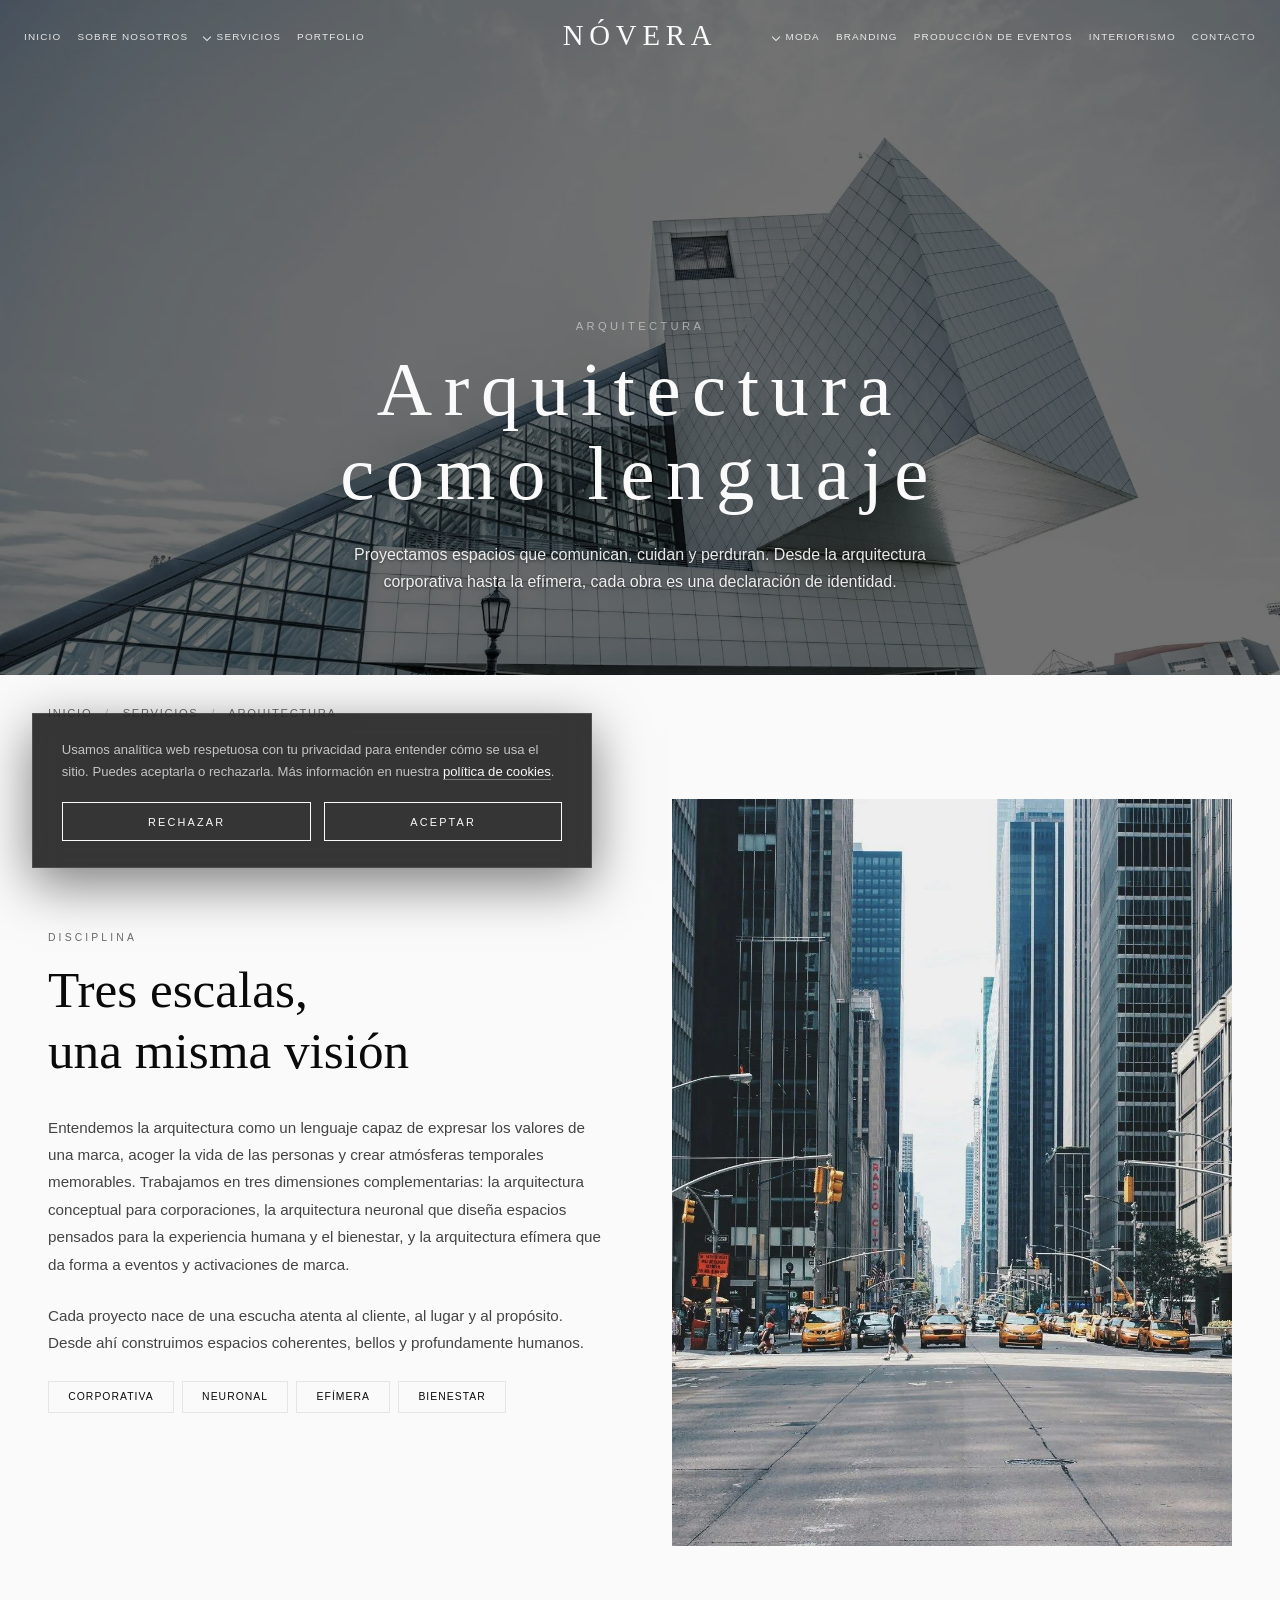
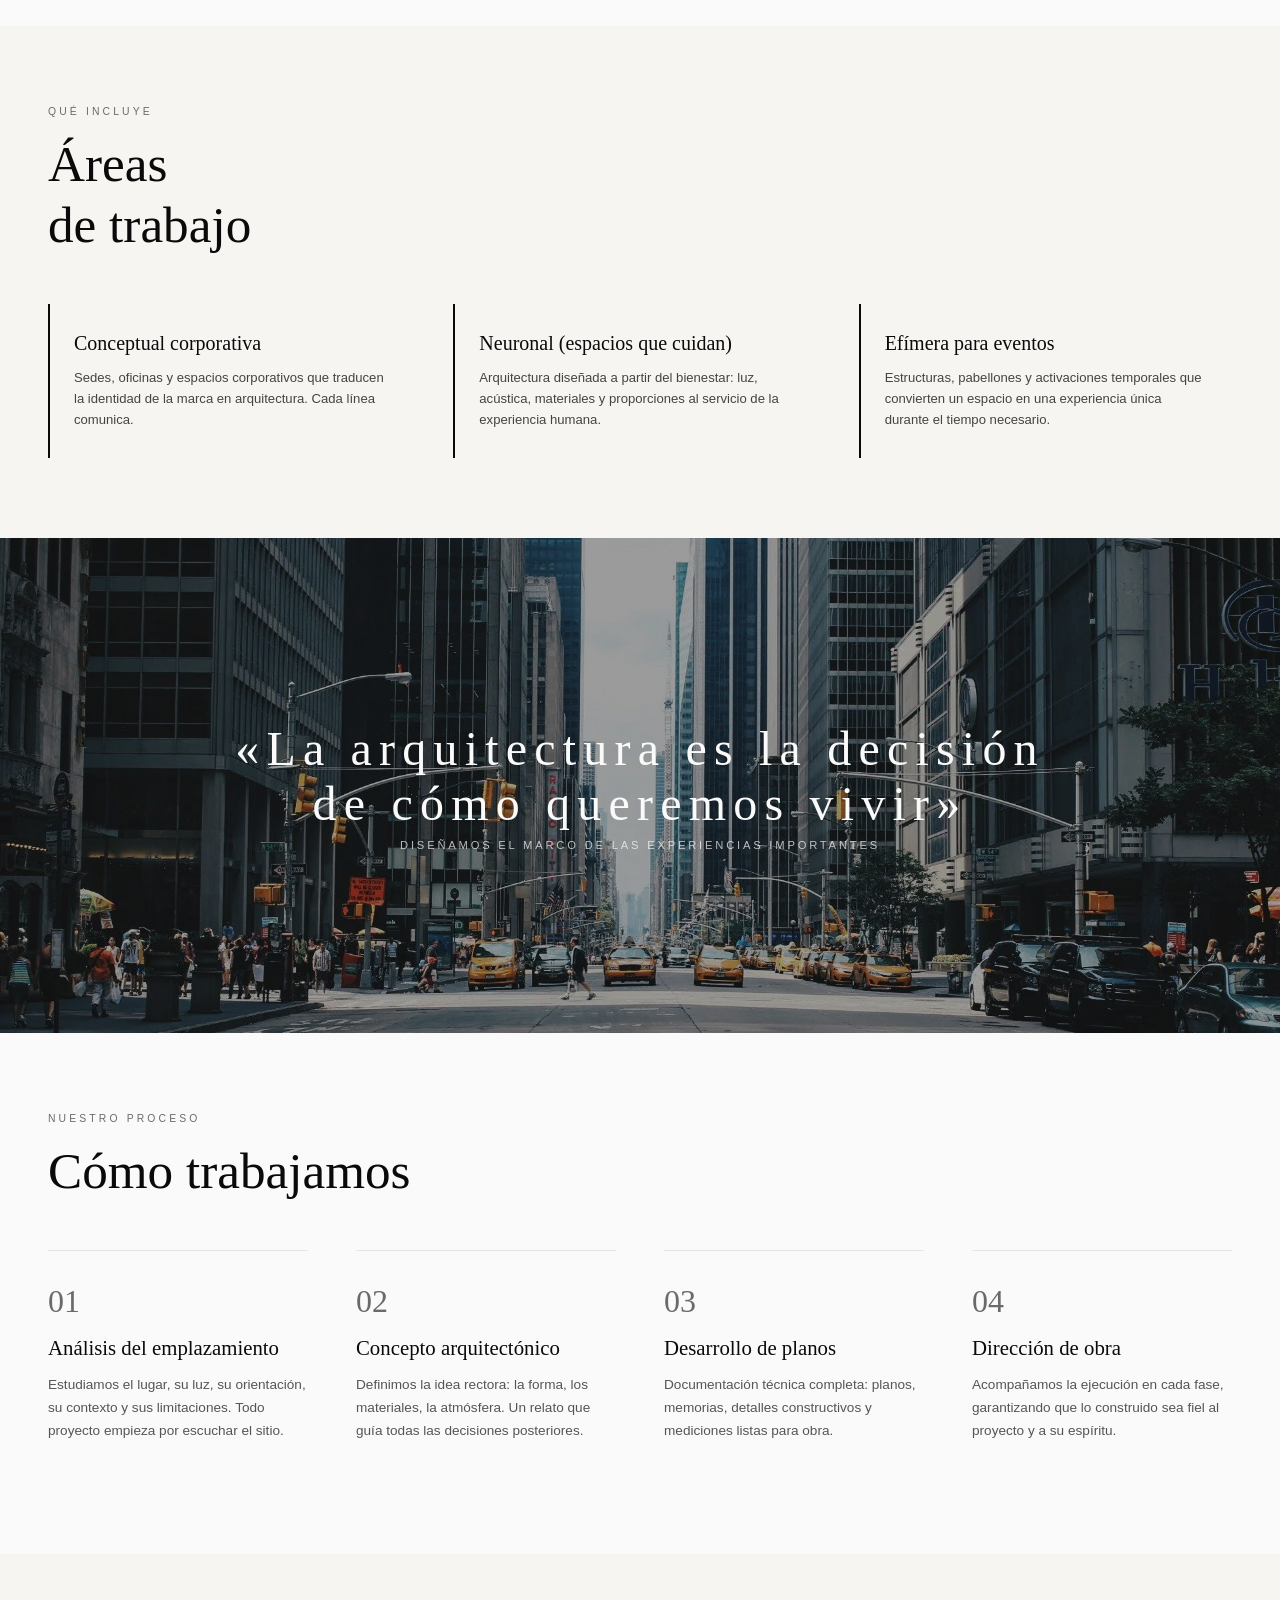
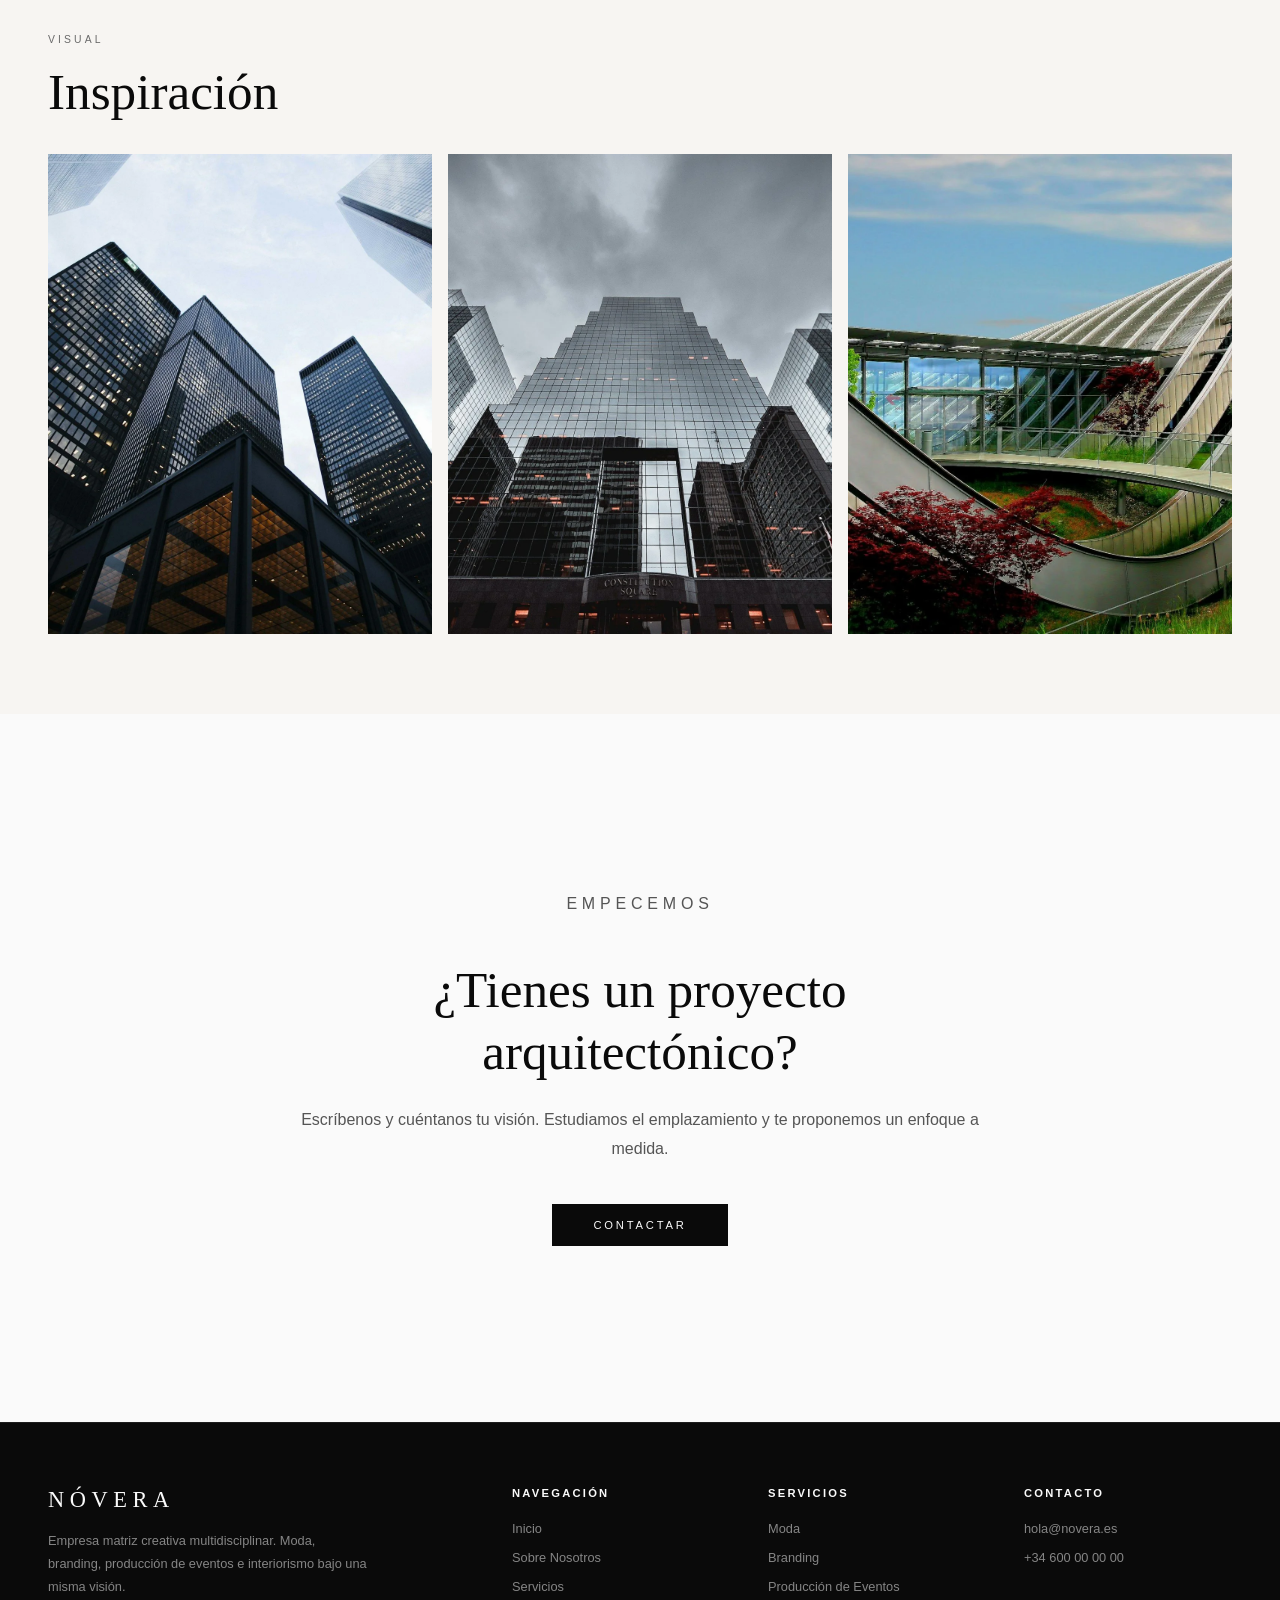
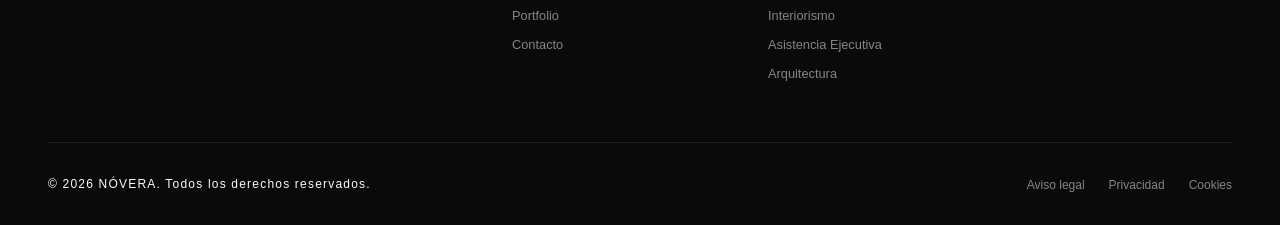
==== commit 7fd5f63d: "Rendimiento y privacidad: imágenes WebP, fuentes autoalojadas (sin Google Fonts), CSP más estricta; " ====
--- a/arquitectura.html
+++ b/arquitectura.html
@@ -37,9 +37,6 @@
   </script>
   <title>Arquitectura — NÓVERA</title>
   <link rel="icon" type="image/svg+xml" href="assets/favicon.svg">
-  <link rel="preconnect" href="https://fonts.googleapis.com">
-  <link rel="preconnect" href="https://fonts.gstatic.com" crossorigin>
-  <link href="https://fonts.googleapis.com/css2?family=Cormorant+Garamond:ital,wght@0,300;0,400;0,500;0,600;1,300;1,400&family=Montserrat:wght@300;400;500;600&display=swap" rel="stylesheet">
   <link rel="stylesheet" href="assets/style.css">
   <!-- SEO: autor de la marca y color de tema para navegadores móviles -->
   <meta name="author" content="NÓVERA">
@@ -115,7 +112,7 @@
 
   <!-- Page Hero -->
   <section class="page-hero">
-    <div class="hero-bg" role="img" aria-label="Fachada arquitectónica de líneas modernas" style="background-image:url('assets/img/ext/photo-1487958449943-2429e8be8625.jpg')"></div>
+    <div class="hero-bg" role="img" aria-label="Fachada arquitectónica de líneas modernas" style="background-image:url('assets/img/ext/photo-1487958449943-2429e8be8625.webp')"></div>
     <div class="page-hero-content">
       <p class="kicker">Arquitectura</p>
       <h1>Arquitectura<br>como lenguaje</h1>
@@ -139,7 +136,7 @@
           <span class="tag">Bienestar</span>
         </div>
       </div>
-      <div class="two-col-image reveal" role="img" aria-label="Edificio corporativo de diseño contemporáneo" style="background-image:url('assets/img/ext/photo-1449824913935-59a10b8d2000.jpg')"></div>
+      <div class="two-col-image reveal" role="img" aria-label="Edificio corporativo de diseño contemporáneo" style="background-image:url('assets/img/ext/photo-1449824913935-59a10b8d2000.webp')"></div>
     </div>
   </section>
 
@@ -164,7 +161,7 @@
     </div>
   </section>
 
-  <div class="image-break" style="background-image:url('assets/img/ext/photo-1449824913935-59a10b8d2000.jpg')">
+  <div class="image-break" style="background-image:url('assets/img/ext/photo-1449824913935-59a10b8d2000.webp')">
     <div class="image-break-text">
       <h3>&laquo;La arquitectura es la decisi&oacute;n<br>de c&oacute;mo queremos vivir&raquo;</h3>
       <p>Dise&ntilde;amos el marco de las experiencias importantes</p>
@@ -206,9 +203,9 @@
       <h2 class="section-title reveal">Inspiraci&oacute;n</h2>
     </div>
     <div class="gallery reveal">
-      <div class="gallery-item" role="img" aria-label="Edificio de oficinas de arquitectura conceptual" style="background-image:url('assets/img/ext/photo-1486406146926-c627a92ad1ab.jpg')"></div>
-      <div class="gallery-item" role="img" aria-label="Espacio interior de bienestar arquitectónico" style="background-image:url('assets/img/ext/photo-1511818966892-d7d671e672a2.jpg')"></div>
-      <div class="gallery-item" role="img" aria-label="Estructura efímera para eventos" style="background-image:url('assets/img/ext/photo-1496564203457-11bb12075d90.jpg')"></div>
+      <div class="gallery-item" role="img" aria-label="Edificio de oficinas de arquitectura conceptual" style="background-image:url('assets/img/ext/photo-1486406146926-c627a92ad1ab.webp')"></div>
+      <div class="gallery-item" role="img" aria-label="Espacio interior de bienestar arquitectónico" style="background-image:url('assets/img/ext/photo-1511818966892-d7d671e672a2.webp')"></div>
+      <div class="gallery-item" role="img" aria-label="Estructura efímera para eventos" style="background-image:url('assets/img/ext/photo-1496564203457-11bb12075d90.webp')"></div>
     </div>
   </section>
 
--- a/assets/style.css
+++ b/assets/style.css
@@ -1,3 +1,165 @@
+/* Fuentes autoalojadas (Cormorant Garamond + Montserrat) — sin depender de Google, mejor RGPD y velocidad */
+@font-face {
+  font-family: 'Cormorant Garamond';
+  font-style: italic;
+  font-weight: 300;
+  font-display: swap;
+  src: url(assets/fonts/co3ZmX5slCNuHLi8bLeY9MK7whWMhyjYrEtGmSq17w.woff2) format('woff2');
+  unicode-range: U+0100-02BA, U+02BD-02C5, U+02C7-02CC, U+02CE-02D7, U+02DD-02FF, U+0304, U+0308, U+0329, U+1D00-1DBF, U+1E00-1E9F, U+1EF2-1EFF, U+2020, U+20A0-20AB, U+20AD-20C0, U+2113, U+2C60-2C7F, U+A720-A7FF;
+}
+@font-face {
+  font-family: 'Cormorant Garamond';
+  font-style: italic;
+  font-weight: 300;
+  font-display: swap;
+  src: url(assets/fonts/co3ZmX5slCNuHLi8bLeY9MK7whWMhyjYrEtImSo.woff2) format('woff2');
+  unicode-range: U+0000-00FF, U+0131, U+0152-0153, U+02BB-02BC, U+02C6, U+02DA, U+02DC, U+0304, U+0308, U+0329, U+2000-206F, U+20AC, U+2122, U+2191, U+2193, U+2212, U+2215, U+FEFF, U+FFFD;
+}
+@font-face {
+  font-family: 'Cormorant Garamond';
+  font-style: italic;
+  font-weight: 400;
+  font-display: swap;
+  src: url(assets/fonts/co3ZmX5slCNuHLi8bLeY9MK7whWMhyjYrEtGmSq17w.woff2) format('woff2');
+  unicode-range: U+0100-02BA, U+02BD-02C5, U+02C7-02CC, U+02CE-02D7, U+02DD-02FF, U+0304, U+0308, U+0329, U+1D00-1DBF, U+1E00-1E9F, U+1EF2-1EFF, U+2020, U+20A0-20AB, U+20AD-20C0, U+2113, U+2C60-2C7F, U+A720-A7FF;
+}
+@font-face {
+  font-family: 'Cormorant Garamond';
+  font-style: italic;
+  font-weight: 400;
+  font-display: swap;
+  src: url(assets/fonts/co3ZmX5slCNuHLi8bLeY9MK7whWMhyjYrEtImSo.woff2) format('woff2');
+  unicode-range: U+0000-00FF, U+0131, U+0152-0153, U+02BB-02BC, U+02C6, U+02DA, U+02DC, U+0304, U+0308, U+0329, U+2000-206F, U+20AC, U+2122, U+2191, U+2193, U+2212, U+2215, U+FEFF, U+FFFD;
+}
+@font-face {
+  font-family: 'Cormorant Garamond';
+  font-style: normal;
+  font-weight: 300;
+  font-display: swap;
+  src: url(assets/fonts/co3bmX5slCNuHLi8bLeY9MK7whWMhyjYp3tKgS4.woff2) format('woff2');
+  unicode-range: U+0100-02BA, U+02BD-02C5, U+02C7-02CC, U+02CE-02D7, U+02DD-02FF, U+0304, U+0308, U+0329, U+1D00-1DBF, U+1E00-1E9F, U+1EF2-1EFF, U+2020, U+20A0-20AB, U+20AD-20C0, U+2113, U+2C60-2C7F, U+A720-A7FF;
+}
+@font-face {
+  font-family: 'Cormorant Garamond';
+  font-style: normal;
+  font-weight: 300;
+  font-display: swap;
+  src: url(assets/fonts/co3bmX5slCNuHLi8bLeY9MK7whWMhyjYqXtK.woff2) format('woff2');
+  unicode-range: U+0000-00FF, U+0131, U+0152-0153, U+02BB-02BC, U+02C6, U+02DA, U+02DC, U+0304, U+0308, U+0329, U+2000-206F, U+20AC, U+2122, U+2191, U+2193, U+2212, U+2215, U+FEFF, U+FFFD;
+}
+@font-face {
+  font-family: 'Cormorant Garamond';
+  font-style: normal;
+  font-weight: 400;
+  font-display: swap;
+  src: url(assets/fonts/co3bmX5slCNuHLi8bLeY9MK7whWMhyjYp3tKgS4.woff2) format('woff2');
+  unicode-range: U+0100-02BA, U+02BD-02C5, U+02C7-02CC, U+02CE-02D7, U+02DD-02FF, U+0304, U+0308, U+0329, U+1D00-1DBF, U+1E00-1E9F, U+1EF2-1EFF, U+2020, U+20A0-20AB, U+20AD-20C0, U+2113, U+2C60-2C7F, U+A720-A7FF;
+}
+@font-face {
+  font-family: 'Cormorant Garamond';
+  font-style: normal;
+  font-weight: 400;
+  font-display: swap;
+  src: url(assets/fonts/co3bmX5slCNuHLi8bLeY9MK7whWMhyjYqXtK.woff2) format('woff2');
+  unicode-range: U+0000-00FF, U+0131, U+0152-0153, U+02BB-02BC, U+02C6, U+02DA, U+02DC, U+0304, U+0308, U+0329, U+2000-206F, U+20AC, U+2122, U+2191, U+2193, U+2212, U+2215, U+FEFF, U+FFFD;
+}
+@font-face {
+  font-family: 'Cormorant Garamond';
+  font-style: normal;
+  font-weight: 500;
+  font-display: swap;
+  src: url(assets/fonts/co3bmX5slCNuHLi8bLeY9MK7whWMhyjYp3tKgS4.woff2) format('woff2');
+  unicode-range: U+0100-02BA, U+02BD-02C5, U+02C7-02CC, U+02CE-02D7, U+02DD-02FF, U+0304, U+0308, U+0329, U+1D00-1DBF, U+1E00-1E9F, U+1EF2-1EFF, U+2020, U+20A0-20AB, U+20AD-20C0, U+2113, U+2C60-2C7F, U+A720-A7FF;
+}
+@font-face {
+  font-family: 'Cormorant Garamond';
+  font-style: normal;
+  font-weight: 500;
+  font-display: swap;
+  src: url(assets/fonts/co3bmX5slCNuHLi8bLeY9MK7whWMhyjYqXtK.woff2) format('woff2');
+  unicode-range: U+0000-00FF, U+0131, U+0152-0153, U+02BB-02BC, U+02C6, U+02DA, U+02DC, U+0304, U+0308, U+0329, U+2000-206F, U+20AC, U+2122, U+2191, U+2193, U+2212, U+2215, U+FEFF, U+FFFD;
+}
+@font-face {
+  font-family: 'Cormorant Garamond';
+  font-style: normal;
+  font-weight: 600;
+  font-display: swap;
+  src: url(assets/fonts/co3bmX5slCNuHLi8bLeY9MK7whWMhyjYp3tKgS4.woff2) format('woff2');
+  unicode-range: U+0100-02BA, U+02BD-02C5, U+02C7-02CC, U+02CE-02D7, U+02DD-02FF, U+0304, U+0308, U+0329, U+1D00-1DBF, U+1E00-1E9F, U+1EF2-1EFF, U+2020, U+20A0-20AB, U+20AD-20C0, U+2113, U+2C60-2C7F, U+A720-A7FF;
+}
+@font-face {
+  font-family: 'Cormorant Garamond';
+  font-style: normal;
+  font-weight: 600;
+  font-display: swap;
+  src: url(assets/fonts/co3bmX5slCNuHLi8bLeY9MK7whWMhyjYqXtK.woff2) format('woff2');
+  unicode-range: U+0000-00FF, U+0131, U+0152-0153, U+02BB-02BC, U+02C6, U+02DA, U+02DC, U+0304, U+0308, U+0329, U+2000-206F, U+20AC, U+2122, U+2191, U+2193, U+2212, U+2215, U+FEFF, U+FFFD;
+}
+@font-face {
+  font-family: 'Montserrat';
+  font-style: normal;
+  font-weight: 300;
+  font-display: swap;
+  src: url(assets/fonts/JTUSjIg1_i6t8kCHKm459Wdhyzbi.woff2) format('woff2');
+  unicode-range: U+0100-02BA, U+02BD-02C5, U+02C7-02CC, U+02CE-02D7, U+02DD-02FF, U+0304, U+0308, U+0329, U+1D00-1DBF, U+1E00-1E9F, U+1EF2-1EFF, U+2020, U+20A0-20AB, U+20AD-20C0, U+2113, U+2C60-2C7F, U+A720-A7FF;
+}
+@font-face {
+  font-family: 'Montserrat';
+  font-style: normal;
+  font-weight: 300;
+  font-display: swap;
+  src: url(assets/fonts/JTUSjIg1_i6t8kCHKm459Wlhyw.woff2) format('woff2');
+  unicode-range: U+0000-00FF, U+0131, U+0152-0153, U+02BB-02BC, U+02C6, U+02DA, U+02DC, U+0304, U+0308, U+0329, U+2000-206F, U+20AC, U+2122, U+2191, U+2193, U+2212, U+2215, U+FEFF, U+FFFD;
+}
+@font-face {
+  font-family: 'Montserrat';
+  font-style: normal;
+  font-weight: 400;
+  font-display: swap;
+  src: url(assets/fonts/JTUSjIg1_i6t8kCHKm459Wdhyzbi.woff2) format('woff2');
+  unicode-range: U+0100-02BA, U+02BD-02C5, U+02C7-02CC, U+02CE-02D7, U+02DD-02FF, U+0304, U+0308, U+0329, U+1D00-1DBF, U+1E00-1E9F, U+1EF2-1EFF, U+2020, U+20A0-20AB, U+20AD-20C0, U+2113, U+2C60-2C7F, U+A720-A7FF;
+}
+@font-face {
+  font-family: 'Montserrat';
+  font-style: normal;
+  font-weight: 400;
+  font-display: swap;
+  src: url(assets/fonts/JTUSjIg1_i6t8kCHKm459Wlhyw.woff2) format('woff2');
+  unicode-range: U+0000-00FF, U+0131, U+0152-0153, U+02BB-02BC, U+02C6, U+02DA, U+02DC, U+0304, U+0308, U+0329, U+2000-206F, U+20AC, U+2122, U+2191, U+2193, U+2212, U+2215, U+FEFF, U+FFFD;
+}
+@font-face {
+  font-family: 'Montserrat';
+  font-style: normal;
+  font-weight: 500;
+  font-display: swap;
+  src: url(assets/fonts/JTUSjIg1_i6t8kCHKm459Wdhyzbi.woff2) format('woff2');
+  unicode-range: U+0100-02BA, U+02BD-02C5, U+02C7-02CC, U+02CE-02D7, U+02DD-02FF, U+0304, U+0308, U+0329, U+1D00-1DBF, U+1E00-1E9F, U+1EF2-1EFF, U+2020, U+20A0-20AB, U+20AD-20C0, U+2113, U+2C60-2C7F, U+A720-A7FF;
+}
+@font-face {
+  font-family: 'Montserrat';
+  font-style: normal;
+  font-weight: 500;
+  font-display: swap;
+  src: url(assets/fonts/JTUSjIg1_i6t8kCHKm459Wlhyw.woff2) format('woff2');
+  unicode-range: U+0000-00FF, U+0131, U+0152-0153, U+02BB-02BC, U+02C6, U+02DA, U+02DC, U+0304, U+0308, U+0329, U+2000-206F, U+20AC, U+2122, U+2191, U+2193, U+2212, U+2215, U+FEFF, U+FFFD;
+}
+@font-face {
+  font-family: 'Montserrat';
+  font-style: normal;
+  font-weight: 600;
+  font-display: swap;
+  src: url(assets/fonts/JTUSjIg1_i6t8kCHKm459Wdhyzbi.woff2) format('woff2');
+  unicode-range: U+0100-02BA, U+02BD-02C5, U+02C7-02CC, U+02CE-02D7, U+02DD-02FF, U+0304, U+0308, U+0329, U+1D00-1DBF, U+1E00-1E9F, U+1EF2-1EFF, U+2020, U+20A0-20AB, U+20AD-20C0, U+2113, U+2C60-2C7F, U+A720-A7FF;
+}
+@font-face {
+  font-family: 'Montserrat';
+  font-style: normal;
+  font-weight: 600;
+  font-display: swap;
+  src: url(assets/fonts/JTUSjIg1_i6t8kCHKm459Wlhyw.woff2) format('woff2');
+  unicode-range: U+0000-00FF, U+0131, U+0152-0153, U+02BB-02BC, U+02C6, U+02DA, U+02DC, U+0304, U+0308, U+0329, U+2000-206F, U+20AC, U+2122, U+2191, U+2193, U+2212, U+2215, U+FEFF, U+FFFD;
+}
+
 /* ═══════════════════════════════════════════════════════
    NÓVERA — Stylesheet principal
 ═══════════════════════════════════════════════════════ */
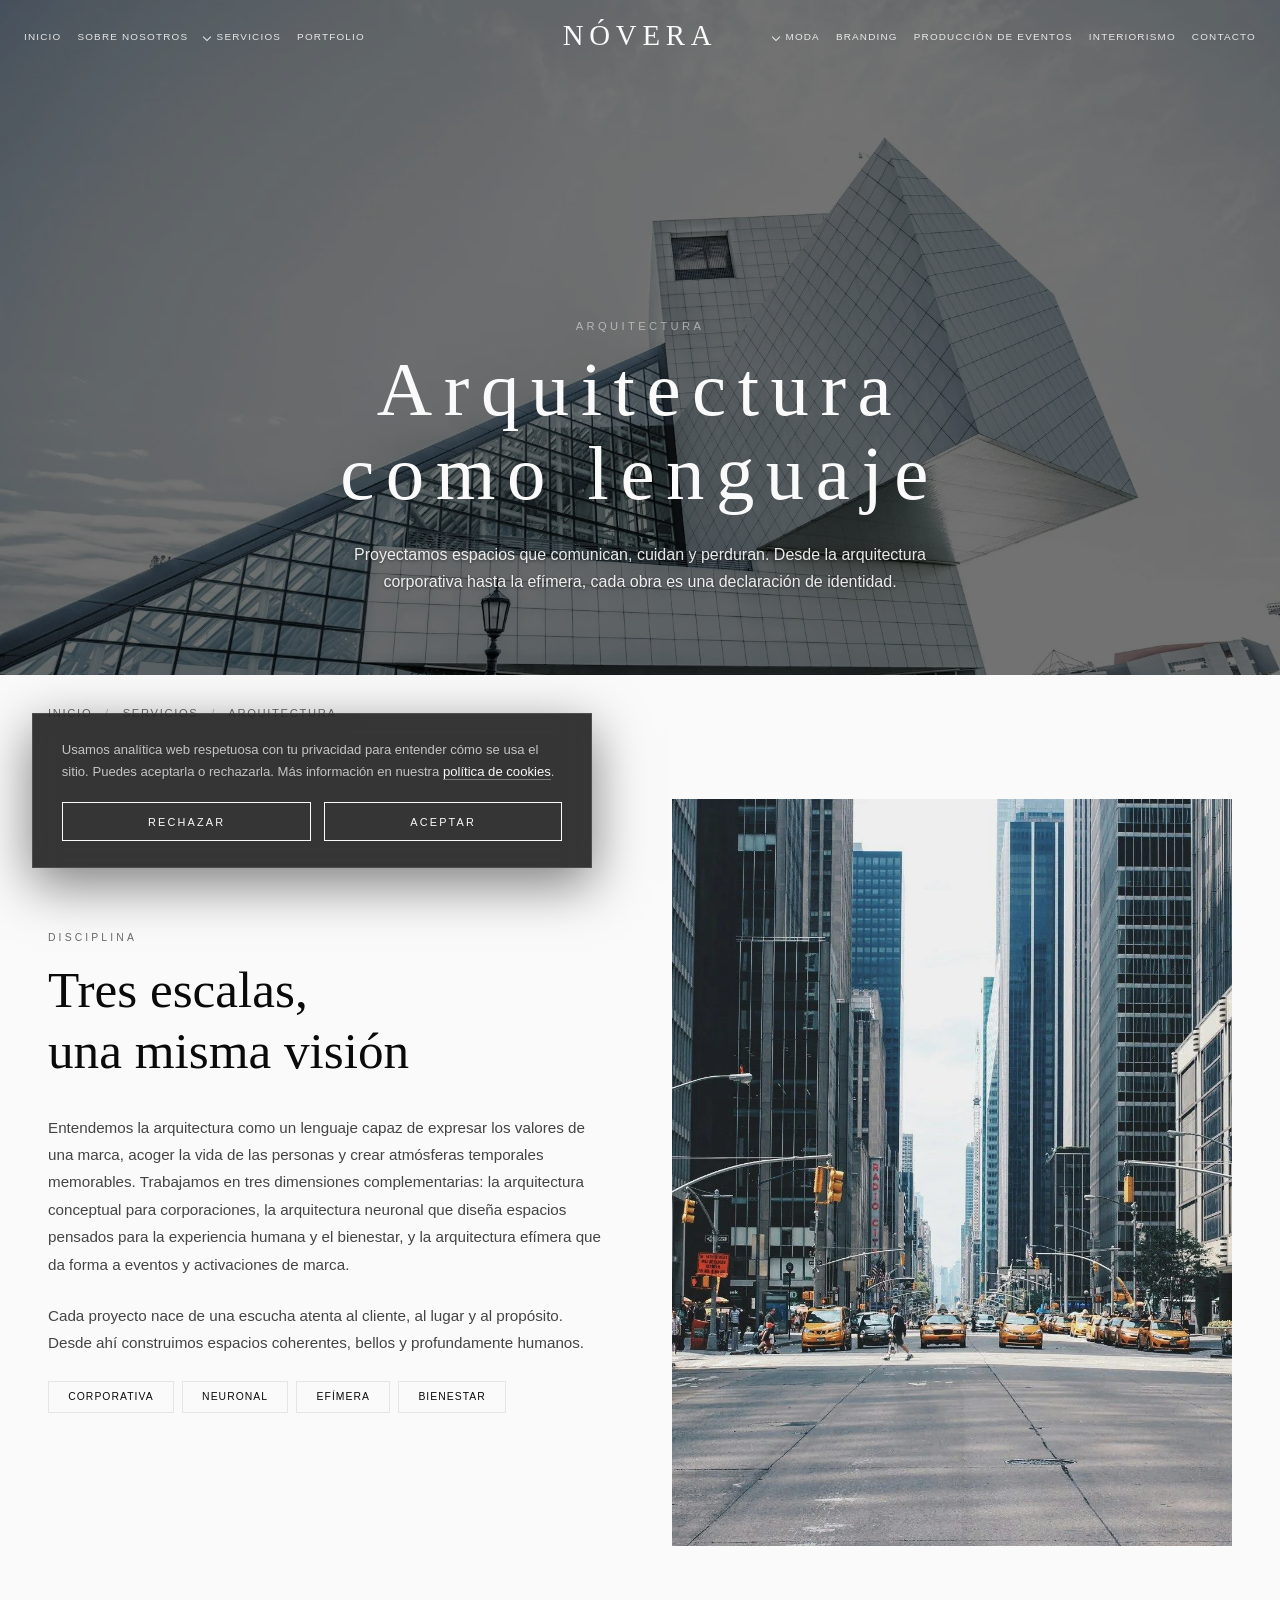
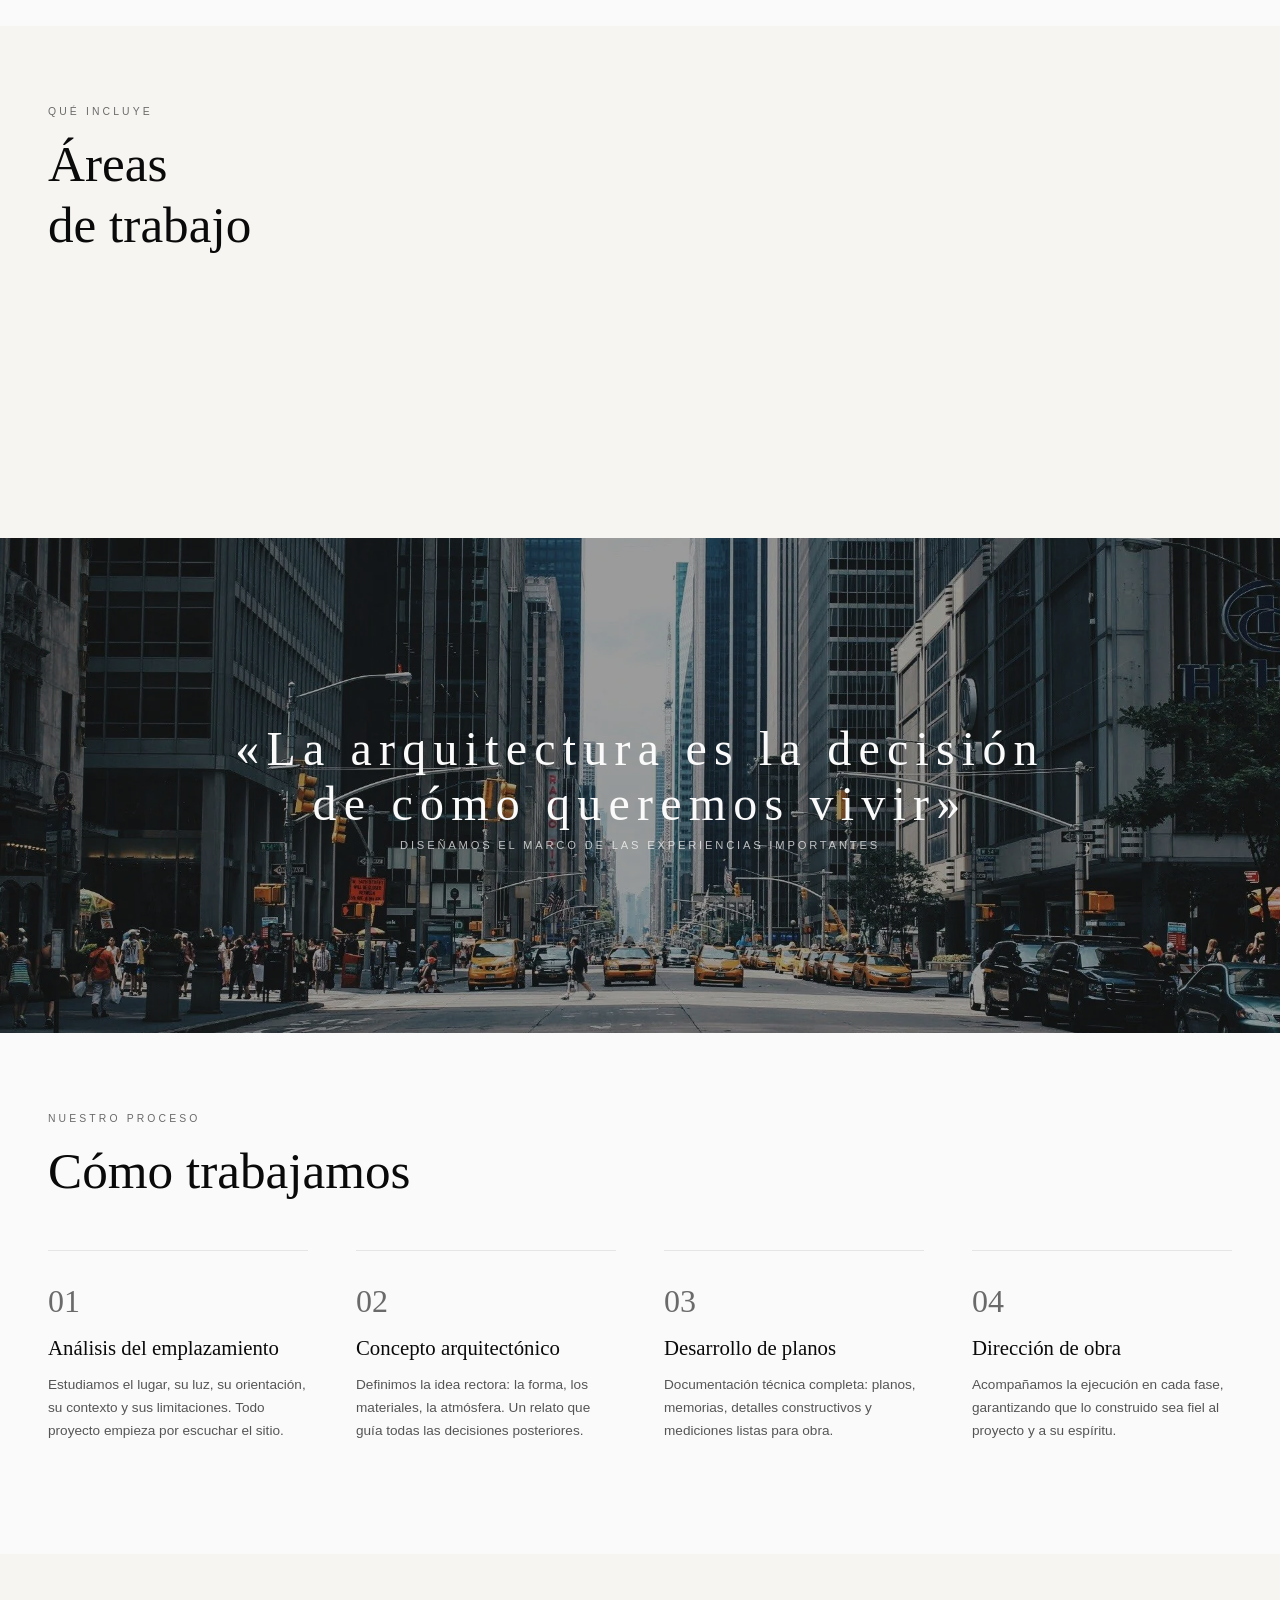
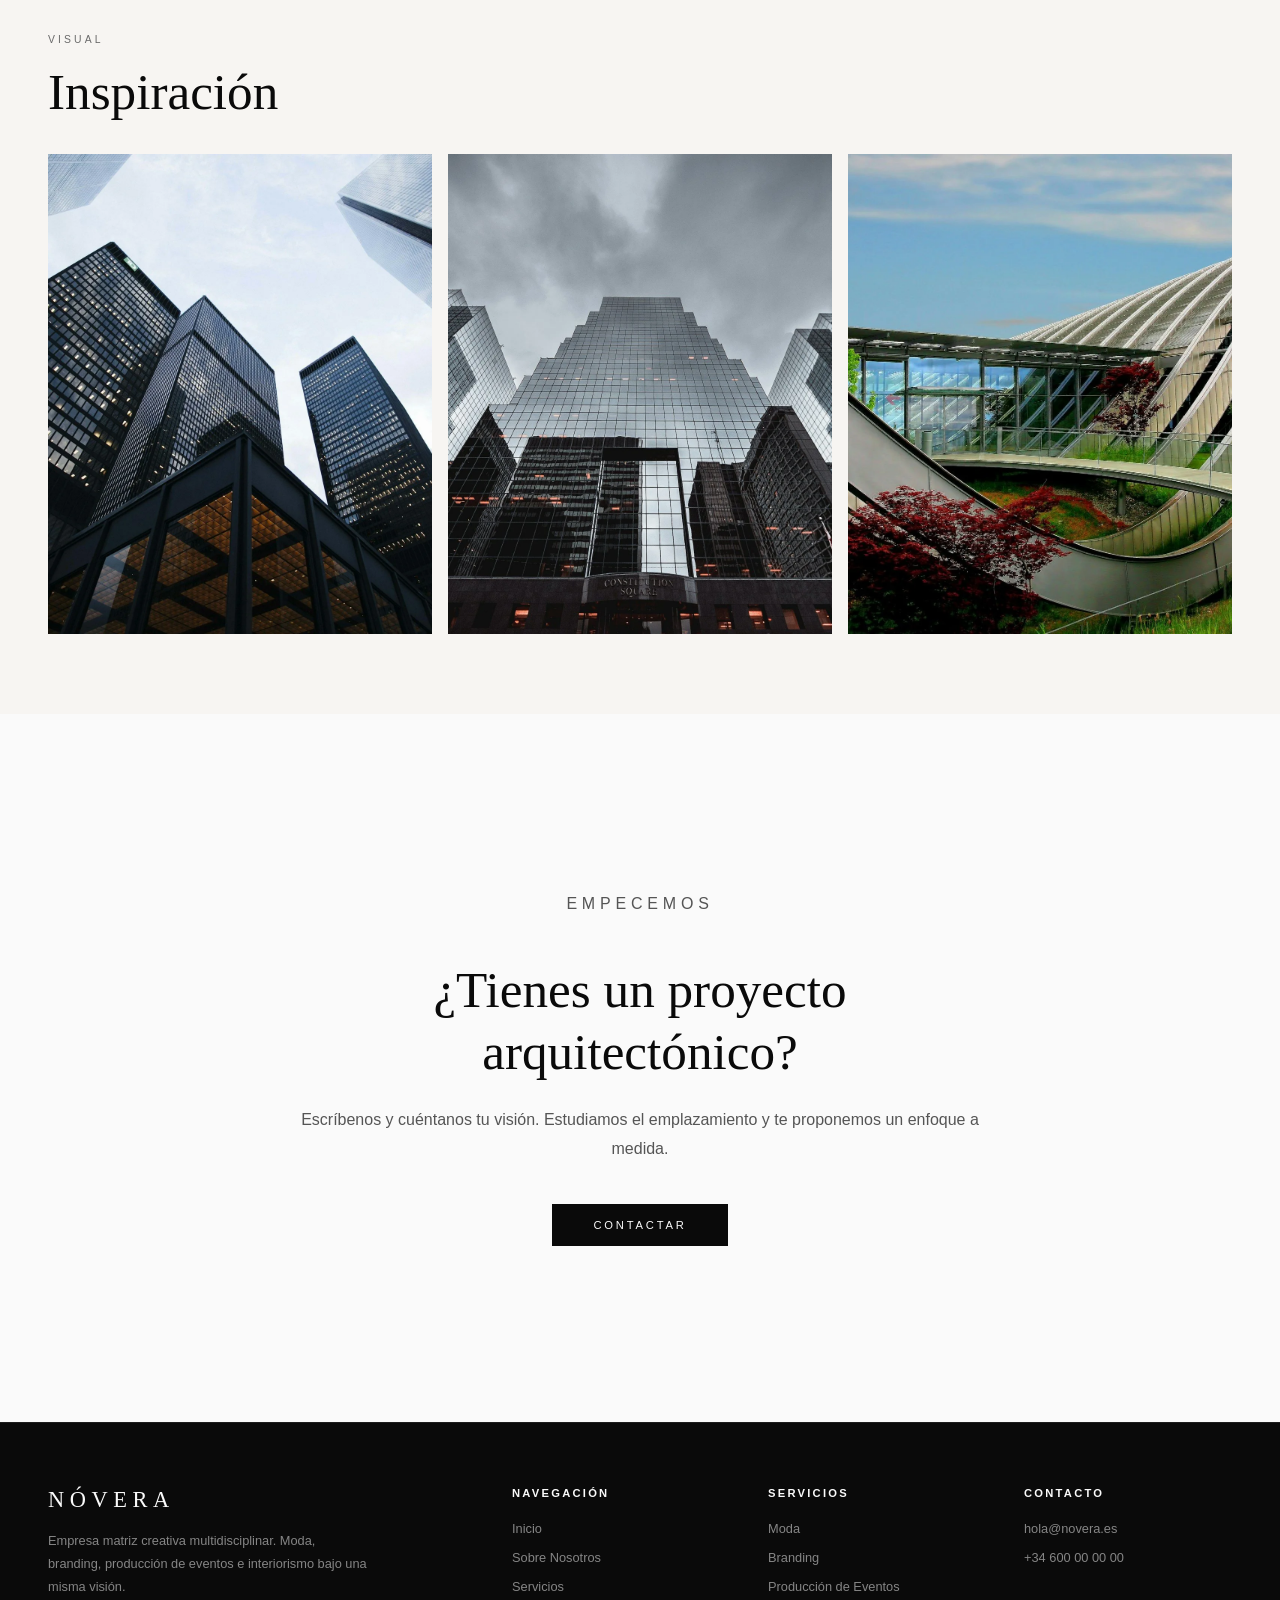
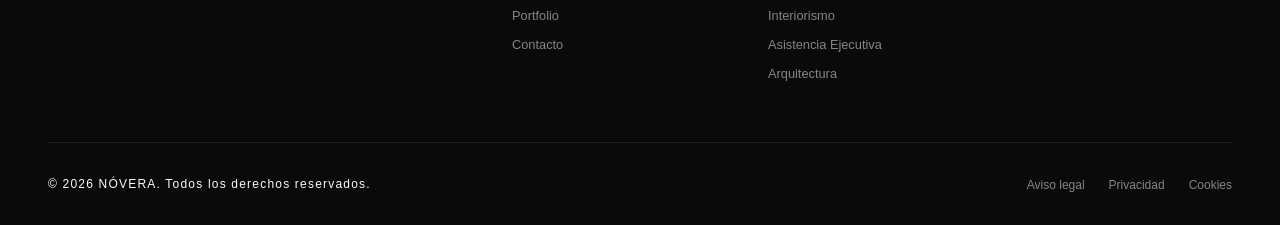
==== commit 0cd97e69: "Comentarios bilingües (ES/EN) en las 14 páginas HTML" ====
--- a/arquitectura.html
+++ b/arquitectura.html
@@ -1,6 +1,8 @@
 <!DOCTYPE html>
 <html lang="es">
 <head>
+  <!-- Metadatos: codificación, viewport, SEO y tarjetas para redes sociales (Open Graph / Twitter) -->
+  <!-- Metadata: encoding, viewport, SEO and social cards (Open Graph / Twitter) -->
   <meta charset="UTF-8">
   <meta name="viewport" content="width=device-width, initial-scale=1.0">
   <meta name="description" content="Arquitectura NÓVERA — Arquitectura conceptual, neuronal y efímera para corporaciones, espacios de bienestar y eventos.">
@@ -19,6 +21,8 @@
   <meta name="twitter:description" content="Arquitectura NÓVERA — Arquitectura conceptual, neuronal y efímera para corporaciones, espacios de bienestar y eventos.">
   <meta name="twitter:image" content="https://ejemplo.danimefle.com/assets/img/og-novera.jpg">
   <link rel="canonical" href="https://ejemplo.danimefle.com/arquitectura.html">
+  <!-- Datos estructurados JSON-LD (Schema.org, tipo Organization) para buscadores -->
+  <!-- JSON-LD structured data (Schema.org, type Organization) for search engines -->
   <script type="application/ld+json">
   {
     "@context": "https://schema.org",
@@ -35,10 +39,13 @@
     }
   }
   </script>
+  <!-- Título de la pestaña, iconos y hoja de estilos -->
+  <!-- Tab title, icons and stylesheet -->
   <title>Arquitectura — NÓVERA</title>
   <link rel="icon" type="image/svg+xml" href="assets/favicon.svg">
   <link rel="stylesheet" href="assets/style.css">
   <!-- SEO: autor de la marca y color de tema para navegadores móviles -->
+  <!-- SEO: brand author and theme color for mobile browsers -->
   <meta name="author" content="NÓVERA">
   <meta name="theme-color" content="#0a0a0a">
   <meta name="robots" content="index, follow">
@@ -49,11 +56,15 @@
 <body>
 
   <!-- Accesibilidad: enlace para saltar directo al contenido principal (oculto hasta recibir foco) -->
+  <!-- Accessibility: link to jump straight to the main content (hidden until focused) -->
   <a href="#main" class="skip-link">Saltar al contenido</a>
 
   <!-- Loader decorativo: oculto a lectores de pantalla -->
+  <!-- Decorative loader: hidden from screen readers -->
   <div id="loader" aria-hidden="true"><span>NÓVERA</span></div>
 
+  <!-- Cabecera: navegación principal (enlaces a la izquierda, logo al centro, enlaces a la derecha); el botón hamburguesa abre el menú móvil -->
+  <!-- Header: main navigation (links on the left, logo in the center, links on the right); the hamburger button opens the mobile menu -->
   <header>
             <nav id="mainNav" data-transparent="true" aria-label="Navegación principal">
     <ul class="nav-links nav-links-left">
@@ -93,6 +104,8 @@
   </nav>
   </header>
 
+        <!-- Menú móvil a pantalla completa (script.js añade el botón de cierre y gestiona el foco) -->
+        <!-- Full-screen mobile menu (script.js adds the close button and manages focus) -->
         <div class="mobile-menu" id="mobileMenu" role="navigation" aria-label="Menú móvil">
     <a href="index.html">Inicio</a>
     <a href="sobre-nosotros.html">Sobre Nosotros</a>
@@ -108,9 +121,11 @@
   </div>
 
   <!-- Landmark principal: contenido de la página (nav, menú móvil y footer quedan fuera) -->
+  <!-- Main landmark: page content (nav, mobile menu and footer stay outside) -->
   <main id="main">
 
-  <!-- Page Hero -->
+  <!-- Cabecera de la página con imagen de fondo -->
+  <!-- Page header with a background image -->
   <section class="page-hero">
     <div class="hero-bg" role="img" aria-label="Fachada arquitectónica de líneas modernas" style="background-image:url('assets/img/ext/photo-1487958449943-2429e8be8625.webp')"></div>
     <div class="page-hero-content">
@@ -120,8 +135,12 @@
     </div>
   </section>
 
+  <!-- Ruta de navegación (breadcrumb) -->
+  <!-- Breadcrumb trail -->
   <nav class="breadcrumb" aria-label="Ruta de navegación"><a href="index.html">Inicio</a> <span>/</span> <a href="servicios.html">Servicios</a> <span>/</span> Arquitectura</nav>
 
+  <!-- Presentación de la disciplina: texto e imagen en dos columnas -->
+  <!-- Discipline intro: text and image in two columns -->
   <section>
     <div class="two-col">
       <div>
@@ -140,6 +159,8 @@
     </div>
   </section>
 
+  <!-- Qué incluye: áreas de trabajo del servicio -->
+  <!-- What's included: the service's work areas -->
   <section class="bg-light">
     <div class="container">
       <p class="section-label reveal">Qu&eacute; incluye</p>
@@ -161,6 +182,8 @@
     </div>
   </section>
 
+  <!-- Franja de imagen a ancho completo con cita -->
+  <!-- Full-width image strip with a quote -->
   <div class="image-break" style="background-image:url('assets/img/ext/photo-1449824913935-59a10b8d2000.webp')">
     <div class="image-break-text">
       <h3>&laquo;La arquitectura es la decisi&oacute;n<br>de c&oacute;mo queremos vivir&raquo;</h3>
@@ -168,6 +191,8 @@
     </div>
   </div>
 
+  <!-- Proceso de trabajo paso a paso -->
+  <!-- Step-by-step work process -->
   <section>
     <div class="container">
       <p class="section-label reveal">Nuestro proceso</p>
@@ -197,6 +222,8 @@
     </div>
   </section>
 
+  <!-- Galería de imágenes de inspiración -->
+  <!-- Inspiration image gallery -->
   <section class="bg-light">
     <div class="container">
       <p class="section-label reveal">Visual</p>
@@ -209,6 +236,8 @@
     </div>
   </section>
 
+  <!-- Llamada a la acción: invitación a contactar -->
+  <!-- Call to action: invitation to get in touch -->
   <section>
     <div class="cta-block">
       <p class="section-label">Empecemos</p>
@@ -220,7 +249,10 @@
 
   </main>
   <!-- Fin del contenido principal -->
-
+  <!-- End of main content -->
+
+  <!-- Pie: marca, enlaces de navegación y servicios, contacto y enlaces legales -->
+  <!-- Footer: brand, navigation and service links, contact details and legal links -->
   <footer>
     <div class="footer-top">
       <div class="footer-brand">
@@ -237,7 +269,8 @@
     </div>
   </footer>
 
-  <!-- Banner de consentimiento de cookies/analítica (conforme guía AEPD) -->
+  <!-- Banner de consentimiento de cookies/analítica (conforme a la guía de la AEPD); script.js lo muestra y guarda la decisión -->
+  <!-- Cookie/analytics consent banner (per the AEPD guidelines); script.js shows it and stores the choice -->
   <div id="cookieBanner" class="cookie-banner" role="dialog" aria-live="polite" aria-label="Aviso de cookies" hidden>
     <div class="cookie-banner-inner">
       <p class="cookie-text">Usamos analítica web respetuosa con tu privacidad para entender cómo se usa el sitio. Puedes aceptarla o rechazarla. Más información en nuestra <a href="politica-cookies.html">política de cookies</a>.</p>
@@ -247,6 +280,8 @@
       </div>
     </div>
   </div>
+  <!-- Script principal: loader, menú, slider, lightbox, cookies y formularios de demo -->
+  <!-- Main script: loader, menu, slider, lightbox, cookies and demo forms -->
   <script src="assets/script.js"></script>
 </body>
 </html>
--- a/assets/style.css
+++ b/assets/style.css
@@ -1,4 +1,5 @@
 /* Fuentes autoalojadas (Cormorant Garamond + Montserrat) — sin depender de Google, mejor RGPD y velocidad */
+/* Self-hosted fonts (Cormorant Garamond + Montserrat) — no Google dependency, better GDPR compliance and speed */
 @font-face {
   font-family: 'Cormorant Garamond';
   font-style: italic;
@@ -162,22 +163,33 @@
 
 /* ═══════════════════════════════════════════════════════
    NÓVERA — Stylesheet principal
+   NÓVERA — Main stylesheet
 ═══════════════════════════════════════════════════════ */
 
+/* Reset básico: sin márgenes por defecto y box-sizing border-box en todo. */
+/* Basic reset: no default margins and border-box sizing everywhere. */
 *, *::before, *::after { margin: 0; padding: 0; box-sizing: border-box; }
 
+/* Variables de diseño: paleta de colores y familias tipográficas. Cambia aquí la identidad visual. */
+/* Design tokens: color palette and font families. Change the visual identity here. */
 :root {
   --black: #0a0a0a;
   --white: #fafafa;
-  --gray: #6a6a6a; /* contraste AA: 4.5:1 sobre #fafafa (antes #888) */
+  /* Contraste AA: 4.5:1 sobre #fafafa (antes #888). */
+  /* AA contrast: 4.5:1 on #fafafa (was #888). */
+  --gray: #6a6a6a;
   --light-gray: #e5e5e5;
   --cream: #f7f5f2;
   --serif: 'Cormorant Garamond', Georgia, serif;
   --sans: 'Montserrat', Helvetica, Arial, sans-serif;
 }
 
+/* Base del documento: scroll suave y tamaño de fuente raíz. */
+/* Document base: smooth scrolling and root font size. */
 html { scroll-behavior: smooth; font-size: 16px; }
 
+/* Cuerpo: tipografía y colores base; se oculta el scroll horizontal. */
+/* Body: base typography and colors; horizontal scrolling is hidden. */
 body {
   font-family: var(--sans);
   background: var(--white);
@@ -186,6 +198,8 @@
   -webkit-font-smoothing: antialiased;
 }
 
+/* Imágenes fluidas y enlaces que heredan el color del texto. */
+/* Fluid images and links that inherit the text color. */
 img { max-width: 100%; display: block; }
 a { color: inherit; }
 
@@ -194,14 +208,20 @@
 /* Precarga elegante: el wordmark NÓVERA aparece con un revelado suave (fade + blur
    que se disipa + ligera subida) y una línea fina dorada se dibuja debajo. Al
    terminar, la lógica de script.js añade .hide para el fundido de salida. */
+/* Elegant preloader: the NÓVERA wordmark appears with a soft reveal (fade + fading
+   blur + slight rise) and a thin gold line draws underneath. When done,
+   script.js adds .hide for the fade-out. */
 #loader {
   position: fixed; inset: 0; z-index: 9999;
   background: var(--black);
   display: flex; align-items: center; justify-content: center;
   transition: opacity .9s ease, visibility .9s ease;
 }
+/* Estado oculto que añade script.js al terminar la carga. */
+/* Hidden state added by script.js once loading finishes. */
 #loader.hide { opacity: 0; visibility: hidden; pointer-events: none; }
 /* Contenedor del wordmark: posiciona la línea inferior (::after). */
+/* Wordmark container: positions the bottom line (::after). */
 #loader span {
   position: relative;
   font-family: var(--serif);
@@ -210,38 +230,49 @@
   color: var(--white);
   letter-spacing: .35em;
   /* Sangría para compensar el letter-spacing y centrar ópticamente el texto. */
+  /* Indent that offsets the letter-spacing to optically center the text. */
   text-indent: .35em;
   padding-bottom: 1.2rem;
   /* Revelado del nombre: de borroso/desplazado a nítido. */
+  /* Name reveal: from blurred/offset to sharp. */
   animation: loaderReveal 1.6s cubic-bezier(.22, 1, .36, 1) both;
 }
 /* Línea fina dorada que se "dibuja" bajo el nombre tras aparecer este. */
+/* Thin gold line that "draws" itself under the name once it appears. */
 #loader span::after {
   content: '';
   position: absolute; left: 50%; bottom: 0;
   width: 0; height: 1px;
   background: linear-gradient(90deg, transparent, #b8a07a, transparent);
   transform: translateX(-50%);
-  animation: loaderLine 1.2s ease .9s forwards; /* arranca cuando el texto ya es visible */
+  /* Arranca cuando el texto ya es visible. */
+  /* Starts once the text is already visible. */
+  animation: loaderLine 1.2s ease .9s forwards;
 }
 /* Revelado del wordmark. */
+/* Wordmark reveal. */
 @keyframes loaderReveal {
   0%   { opacity: 0; filter: blur(12px); transform: translateY(12px); letter-spacing: .6em; }
   100% { opacity: 1; filter: blur(0);    transform: translateY(0);    letter-spacing: .35em; }
 }
 /* Trazado de la línea inferior (de 0 a su anchura final). */
+/* Bottom line drawing (from 0 to its final width). */
 @keyframes loaderLine {
   0%   { width: 0; opacity: 0; }
   100% { width: 140%; opacity: 1; }
 }
 /* Accesibilidad: sin animación intensa para quien prefiere menos movimiento.
    Mostramos el nombre y la línea ya en su estado final, sin transiciones bruscas. */
+/* Accessibility: no heavy animation for users who prefer reduced motion.
+   The name and line are shown in their final state, without abrupt transitions. */
 @media (prefers-reduced-motion: reduce) {
   #loader span { animation: none; opacity: 1; filter: none; transform: none; }
   #loader span::after { animation: none; width: 140%; opacity: 1; }
 }
 
 /* ── NAV ── */
+/* Barra fija en rejilla de 3 columnas: enlaces · logo · enlaces. */
+/* Fixed bar laid out as a 3-column grid: links · logo · links. */
 nav#mainNav {
   position: fixed; top: 0; left: 0; width: 100%; z-index: 100;
   padding: 1.5rem 3rem;
@@ -250,6 +281,8 @@
   align-items: center;
   transition: background .4s, backdrop-filter .4s, padding .4s;
 }
+/* Fondo claro translúcido al hacer scroll (.scrolled) o en páginas sin hero (.solid). */
+/* Translucent light background after scrolling (.scrolled) or on pages without a hero (.solid). */
 nav.scrolled,
 nav.solid {
   background: rgba(250,250,250,.85);
@@ -257,6 +290,8 @@
   padding: 1rem 3rem;
   border-bottom: 1px solid var(--light-gray);
 }
+/* Logo centrado (blanco sobre el hero). */
+/* Centered logo (white over the hero). */
 nav .logo {
   grid-column: 2;
   font-family: var(--serif);
@@ -271,20 +306,31 @@
   white-space: nowrap;
 }
 /* En el inicio el logo se mantiene más discreto */
+/* On the home page the logo stays more understated */
 body.is-home nav .logo { font-size: 2rem; letter-spacing: .22em; }
+/* Logo más pequeño cuando la barra es opaca. */
+/* Smaller logo when the bar is solid. */
 nav.scrolled .logo,
 nav.solid .logo { font-size: 1.7rem; letter-spacing: .2em; }
 body.is-home nav.scrolled .logo { font-size: 1.6rem; }
+/* Logo más pequeño en tablet y móvil. */
+/* Smaller logo on tablet and mobile. */
 @media (max-width: 900px) {
   nav .logo { font-size: 1.8rem; }
   body.is-home nav .logo { font-size: 1.5rem; }
 }
+/* Logo en negro sobre la barra clara. */
+/* Black logo on the light bar. */
 nav.scrolled .logo,
 nav.solid .logo { color: var(--black); }
 
+/* Listas de enlaces a izquierda y derecha del logo. */
+/* Link lists on the left and right of the logo. */
 .nav-links { display: flex; gap: 1.4rem; list-style: none; flex-wrap: nowrap; }
 .nav-links-left { grid-column: 1; justify-self: start; }
 .nav-links-right { grid-column: 3; justify-self: end; }
+/* Enlaces del menú: mayúsculas, espaciado amplio y blanco sobre el hero. */
+/* Menu links: uppercase, wide letter spacing and white over the hero. */
 .nav-links a {
   font-size: .68rem;
   white-space: nowrap;
@@ -296,8 +342,12 @@
   position: relative;
   transition: color .3s;
 }
+/* Enlaces en negro cuando la barra es opaca. */
+/* Black links when the bar is solid. */
 nav.scrolled .nav-links a,
 nav.solid .nav-links a { color: var(--black); }
+/* Subrayado que crece al pasar el ratón o en el enlace de la página activa. */
+/* Underline that grows on hover or on the active page link. */
 .nav-links a::after {
   content: ''; position: absolute; bottom: -4px; left: 0;
   width: 0; height: 1px; background: currentColor;
@@ -306,7 +356,8 @@
 .nav-links a:hover::after,
 .nav-links a.active::after { width: 100%; }
 
-/* Dropdown */
+/* Dropdown: submenú oscuro que aparece bajo el enlace */
+/* Dropdown: dark submenu that appears below the link */
 .nav-links li.has-dropdown { position: relative; }
 .nav-links .dropdown {
   position: absolute; top: calc(100% + 1rem); left: 50%; transform: translateX(-50%) translateY(-10px);
@@ -317,11 +368,15 @@
   border: 1px solid rgba(255,255,255,.08);
   box-shadow: 0 20px 50px rgba(0,0,0,.35);
 }
+/* Versión clara del desplegable cuando la barra es opaca. */
+/* Light version of the dropdown when the bar is solid. */
 nav.scrolled .nav-links .dropdown,
 nav.solid .nav-links .dropdown {
   background: rgba(255,255,255,.97);
   border-color: var(--light-gray);
 }
+/* Elementos y enlaces del desplegable (sin subrayado animado). */
+/* Dropdown items and links (no animated underline). */
 .nav-links .dropdown li { display: block; }
 .nav-links .dropdown a {
   display: block; padding: .7rem 1.8rem; font-size: .7rem;
@@ -333,10 +388,14 @@
 .nav-links .dropdown a:hover { background: rgba(255,255,255,.06); color: var(--white); }
 nav.scrolled .nav-links .dropdown a:hover,
 nav.solid .nav-links .dropdown a:hover { background: #f1f1f1; color: var(--black); }
+/* El desplegable se muestra al pasar el ratón o con foco de teclado (focus-within). */
+/* The dropdown opens on hover or on keyboard focus (focus-within). */
 .nav-links li.has-dropdown:hover .dropdown,
 .nav-links li.has-dropdown:focus-within .dropdown {
   opacity: 1; visibility: visible; transform: translateX(-50%) translateY(0);
 }
+/* Flecha (chevron) del disparador; gira al abrir el desplegable. */
+/* Trigger chevron; it rotates when the dropdown opens. */
 .nav-links .dropdown-toggle::before {
   content: ''; display: inline-block; width: 6px; height: 6px;
   border-right: 1px solid currentColor; border-bottom: 1px solid currentColor;
@@ -348,16 +407,20 @@
   transform: rotate(225deg);
 }
 
-/* hamburger */
+/* hamburger: botón del menú móvil (solo visible en pantallas pequeñas) */
+/* hamburger: mobile menu button (only visible on small screens) */
 .hamburger { display: none; flex-direction: column; gap: 5px; cursor: pointer; z-index: 200; grid-column: 3; justify-self: end; }
 .hamburger span { width: 24px; height: 1.5px; background: var(--white); transition: all .3s; }
 nav.scrolled .hamburger span,
 nav.solid .hamburger span { background: var(--black); }
+/* Las tres barras se convierten en una X al abrir el menú. */
+/* The three bars turn into an X when the menu opens. */
 .hamburger.open span:nth-child(1) { transform: rotate(45deg) translate(5px,5px); }
 .hamburger.open span:nth-child(2) { opacity: 0; }
 .hamburger.open span:nth-child(3) { transform: rotate(-45deg) translate(4px,-4px); }
 
-/* mobile menu */
+/* mobile menu: capa a pantalla completa con fundido; los enlaces suben al abrir */
+/* mobile menu: full-screen fading layer; links slide up when it opens */
 .mobile-menu {
   position: fixed; inset: 0; z-index: 150;
   background: var(--black);
@@ -371,6 +434,8 @@
   opacity: 0; transform: translateY(20px); transition: opacity .4s, transform .4s;
 }
 .mobile-menu.open a { opacity: 1; transform: translateY(0); }
+/* Botón de cierre del menú móvil (lo crea script.js). */
+/* Mobile menu close button (created by script.js). */
 .mobile-menu-close {
   position: absolute; top: 1.5rem; right: 1.5rem;
   background: none; border: none; cursor: pointer;
@@ -380,6 +445,8 @@
 .mobile-menu-close:hover { opacity: 1; }
 
 /* ── HERO SLIDER ── */
+/* Diapositivas apiladas: solo la .active es visible (fundido). */
+/* Stacked slides: only the .active one is visible (crossfade). */
 .hero-slider { position: absolute; inset: 0; overflow: hidden; }
 .hero-slide {
   position: absolute; inset: 0;
@@ -387,10 +454,16 @@
   opacity: 0; transition: opacity .5s ease;
 }
 .hero-slide.active { opacity: 1; }
+/* Capa oscura sobre cada diapositiva para que el texto se lea bien. */
+/* Dark overlay on each slide so the text stays readable. */
 .hero-slide::before {
   content: ''; position: absolute; inset: 0;
-  background: rgba(0,0,0,.6); /* capa más oscura para legibilidad del texto (antes .5) */
-}
+  /* Capa más oscura para legibilidad del texto (antes .5). */
+  /* Darker overlay for text legibility (was .5). */
+  background: rgba(0,0,0,.6);
+}
+/* Indicadores (dots) para cambiar de diapositiva. */
+/* Indicator dots to switch slides. */
 .hero-slider-dots {
   position: absolute; bottom: 2.5rem; left: 50%; transform: translateX(-50%);
   display: flex; gap: .6rem; z-index: 3;
@@ -401,11 +474,17 @@
   border: none;
   /* Área pulsable >=24px alto (12+2+12) manteniendo la línea fina visible:
      el padding crea zona táctil y background-clip pinta solo el content-box. */
+  /* Tap target >=24px tall (12+2+12) while keeping the thin line visible:
+     padding adds the touch area and background-clip paints only the content-box. */
   padding: 12px 0;
   background-clip: content-box;
   box-sizing: content-box;
 }
+/* Dot de la diapositiva activa. */
+/* Active slide dot. */
 .hero-slider-dot.active { background: var(--white); background-clip: content-box; }
+/* Etiqueta con el nombre de la diapositiva actual. */
+/* Label with the current slide name. */
 .hero-slide-label {
   position: absolute; bottom: 5rem; left: 50%; transform: translateX(-50%);
   font-size: .65rem; font-weight: 500; letter-spacing: .4em;
@@ -414,6 +493,7 @@
 }
 
 /* Botón pausa/play del slider: discreto, junto a los dots, target >=24px. */
+/* Slider pause/play button: subtle, next to the dots, target >=24px. */
 .hero-slider-pause {
   position: absolute; bottom: 2.1rem; left: calc(50% + 70px);
   z-index: 4;
@@ -426,21 +506,27 @@
 }
 .hero-slider-pause:hover { opacity: 1; background: rgba(255,255,255,.12); border-color: var(--white); }
 /* Icono de pausa (dos barras) por defecto. */
+/* Pause icon (two bars) by default. */
 .hero-slider-pause::before {
   content: ''; width: 8px; height: 10px;
   border-left: 2px solid var(--white); border-right: 2px solid var(--white);
 }
 /* Cuando está pausado (aria-pressed="true") mostramos el icono de play (triángulo). */
+/* When paused (aria-pressed="true") the play icon (triangle) is shown. */
 .hero-slider-pause[aria-pressed="true"]::before {
   width: 0; height: 0;
   border: none;
   border-top: 6px solid transparent;
   border-bottom: 6px solid transparent;
   border-left: 9px solid var(--white);
-  margin-left: 2px; /* centrado óptico del triángulo */
+  /* Centrado óptico del triángulo. */
+  /* Optical centering of the triangle. */
+  margin-left: 2px;
 }
 
 /* ── LIGHTBOX ── */
+/* Capa a pantalla completa, oculta hasta que script.js añade .open. */
+/* Full-screen layer, hidden until script.js adds .open. */
 #lightbox {
   position: fixed; inset: 0; z-index: 9500;
   background: rgba(0,0,0,.93);
@@ -448,11 +534,15 @@
   opacity: 0; transition: opacity .3s;
 }
 #lightbox.open { display: flex; opacity: 1; }
+/* Imagen ampliada, ajustada a la ventana. */
+/* Enlarged image, fitted to the viewport. */
 #lightbox img {
   max-width: 90vw; max-height: 85vh;
   object-fit: contain;
   box-shadow: 0 20px 60px rgba(0,0,0,.5);
 }
+/* Botones de cerrar, anterior y siguiente. */
+/* Close, previous and next buttons. */
 .lightbox-close, .lightbox-prev, .lightbox-next {
   position: absolute; z-index: 1;
   background: transparent; border: 1px solid rgba(255,255,255,.3);
@@ -466,43 +556,65 @@
 .lightbox-close { top: 2rem; right: 2rem; }
 .lightbox-prev { left: 2rem; top: 50%; transform: translateY(-50%); }
 .lightbox-next { right: 2rem; top: 50%; transform: translateY(-50%); }
+/* Pie con el título del proyecto. */
+/* Caption with the project title. */
 .lightbox-caption {
   position: absolute; bottom: 2rem; left: 50%; transform: translateX(-50%);
   color: rgba(255,255,255,.7); font-size: .75rem; letter-spacing: .2em;
   text-transform: uppercase; text-align: center;
 }
+/* Cursor de lupa en los elementos que abren el lightbox. */
+/* Zoom cursor on elements that open the lightbox. */
 .masonry-item, .portfolio-item { cursor: zoom-in; }
 
 /* ── HERO (home) ── */
+/* Portada a pantalla completa con contenido centrado. */
+/* Full-screen hero with centered content. */
 .hero {
   position: relative; height: 100vh; width: 100%;
   display: flex; align-items: center; justify-content: center;
   background: var(--black); overflow: hidden;
 }
+/* Imagen de fondo del hero (también en las cabeceras de subpáginas). */
+/* Hero background image (also used in subpage headers). */
 .hero-bg {
   position: absolute; inset: 0;
   background-size: cover; background-position: center; background-repeat: no-repeat;
 }
 .hero-bg::before {
   content: ''; position: absolute; inset: 0;
-  background: rgba(0,0,0,.6); /* capa más oscura para legibilidad del texto (antes .5) */
-}
+  /* Capa más oscura para legibilidad del texto (antes .5). */
+  /* Darker overlay for text legibility (was .5). */
+  background: rgba(0,0,0,.6);
+}
+/* Contenido del hero con animación de entrada. */
+/* Hero content with an entry animation. */
 .hero-content {
   position: relative; z-index: 3; text-align: center;
   animation: heroFadeIn 1.5s ease .5s both;
   padding: 0 1.5rem;
 }
 @keyframes heroFadeIn { from{opacity:0;transform:translateY(30px)} to{opacity:1;transform:translateY(0)} }
+/* Título y subtítulo del hero. */
+/* Hero title and subtitle. */
 .hero h1 {
   font-family: var(--serif); font-size: clamp(3rem, 8vw, 7rem); font-weight: 300;
   color: var(--white); letter-spacing: .3em; margin-bottom: 1.5rem;
 }
 .hero p {
   font-size: .75rem; font-weight: 400; letter-spacing: .3em; text-transform: uppercase;
-  color: rgba(255,255,255,.9); margin-bottom: 3rem; /* más opaco para legibilidad (antes .6) */
-  text-shadow: 0 1px 3px rgba(0,0,0,.5); /* sombra sutil sobre la foto */
-}
+  /* Más opaco para legibilidad (antes .6). */
+  /* More opaque for legibility (was .6). */
+  color: rgba(255,255,255,.9); margin-bottom: 3rem;
+  /* Sombra sutil sobre la foto. */
+  /* Subtle shadow over the photo. */
+  text-shadow: 0 1px 3px rgba(0,0,0,.5);
+}
+/* Línea decorativa sobre el título. */
+/* Decorative line above the title. */
 .hero-line { width: 60px; height: 1px; background: rgba(255,255,255,.3); margin: 0 auto 2rem; }
+/* Indicador animado de «desliza hacia abajo». */
+/* Animated "scroll down" indicator. */
 .hero-scroll { position: absolute; bottom: 3rem; left: 50%; transform: translateX(-50%); z-index: 2; }
 .hero-scroll span {
   display: block; width: 1px; height: 50px;
@@ -512,6 +624,9 @@
 @keyframes scrollLine { 0%{transform:scaleY(0);transform-origin:top} 50%{transform:scaleY(1);transform-origin:top} 51%{transform-origin:bottom} 100%{transform:scaleY(0);transform-origin:bottom} }
 
 /* ── ABOUT HERO con fondo neutro + logo ── */
+/* ── ABOUT HERO with a neutral background + logo ── */
+/* Fondo degradado oscuro con brillos suaves (cabecera de Sobre nosotros). */
+/* Dark gradient background with soft highlights (About us header). */
 .about-hero .about-hero-bg {
   position: absolute; inset: 0;
   background: linear-gradient(135deg, #1a1a1a 0%, #0a0a0a 40%, #141414 100%);
@@ -522,6 +637,8 @@
     radial-gradient(circle at 20% 20%, rgba(255,255,255,.04) 0, transparent 40%),
     radial-gradient(circle at 80% 80%, rgba(255,255,255,.03) 0, transparent 40%);
 }
+/* Nombre de marca grande en la cabecera de Sobre nosotros. */
+/* Large brand name in the About us header. */
 .about-brand {
   font-family: var(--serif);
   font-size: clamp(3.5rem, 9vw, 7rem);
@@ -533,17 +650,24 @@
 }
 
 /* ── EQUIPO con emoticonos/iniciales ── */
+/* ── TEAM with emoji/initials ── */
+/* Foto de equipo sustituida por iniciales sobre fondo crema. */
+/* Team photo replaced by initials on a cream background. */
 .team-card .team-photo.avatar-style {
   background: linear-gradient(135deg, #f5f1ea, #e8dfd1);
   display: flex; align-items: center; justify-content: center;
   font-family: var(--serif); font-size: 4.5rem; font-weight: 300;
   color: rgba(0,0,0,.5);
 }
+/* Variante con emoji (no se usa en las páginas actuales). */
+/* Emoji variant (not used on the current pages). */
 .team-card .team-emoji {
   font-size: 4rem; opacity: .6;
 }
 
 /* ── PARTNER SECTION ── */
+/* Bloque de socio/colaborador (no se usa en las páginas actuales). */
+/* Partner block (not used on the current pages). */
 .partner-section {
   background: var(--black);
   padding: 6rem 3rem;
@@ -558,7 +682,10 @@
 }
 .partner-desc strong { color: var(--white); font-weight: 500; }
 
-/* ── LA FLORECILLA MODAL ── */
+/* ── LA FLORECILLA MODAL (moda.html) ── */
+/* ── LA FLORECILLA MODAL (moda.html page) ── */
+/* Botón blanco que abre el modal de La Florecilla. */
+/* White button that opens the La Florecilla modal. */
 .cs-btn {
   display: inline-block;
   background: var(--white); color: var(--black);
@@ -571,6 +698,8 @@
 }
 .cs-btn:hover { background: transparent; color: var(--white); }
 
+/* Modal a pantalla completa, oculto hasta que script.js añade .open. */
+/* Full-screen modal, hidden until script.js adds .open. */
 .fl-modal {
   position: fixed; inset: 0; z-index: 9600;
   display: none; align-items: center; justify-content: center;
@@ -583,21 +712,29 @@
   position: relative; width: 100vw; height: 100vh;
   overflow: hidden;
 }
+/* Imagen de fondo con un zoom lento en bucle. */
+/* Background image with a slow looping zoom. */
 .fl-modal-bg {
   position: absolute; inset: 0;
   background-size: cover; background-position: center;
   animation: flZoom 8s ease-out infinite alternate;
 }
 @keyframes flZoom { from { transform: scale(1); } to { transform: scale(1.08); } }
+/* Degradado para que el texto se lea sobre la foto. */
+/* Gradient so the text reads well over the photo. */
 .fl-modal-bg::after {
   content: ''; position: absolute; inset: 0;
   background: linear-gradient(to bottom, rgba(0,0,0,.2) 0%, rgba(0,0,0,.55) 70%, rgba(0,0,0,.8) 100%);
 }
+/* Contenido centrado del modal. */
+/* Centered modal content. */
 .fl-modal-content {
   position: absolute; inset: 0; z-index: 2;
   display: flex; flex-direction: column; align-items: center; justify-content: center;
   text-align: center; color: var(--white); padding: 2rem;
 }
+/* Textos del modal: marca, título y subtítulo. */
+/* Modal text: brand, title and subtitle. */
 .fl-brand {
   font-family: var(--serif); font-size: clamp(1.4rem, 3vw, 2.2rem);
   font-weight: 300; letter-spacing: .15em;
@@ -615,6 +752,8 @@
   font-size: .95rem; letter-spacing: .1em; line-height: 1.8;
   color: rgba(255,255,255,.8); max-width: 480px;
 }
+/* Botón de cierre del modal. */
+/* Modal close button. */
 .fl-close {
   position: absolute; top: 2rem; right: 2rem; z-index: 9602;
   background: transparent; border: 1px solid rgba(255,255,255,.3);
@@ -624,11 +763,16 @@
   transition: all .3s;
 }
 .fl-close:hover { background: rgba(255,255,255,.1); border-color: var(--white); }
+/* En móvil el botón de cierre va más pegado a la esquina. */
+/* On mobile the close button sits closer to the corner. */
 @media (max-width: 700px) {
   .fl-close { top: 1rem; right: 1rem; }
 }
 
 /* ── MODA: Coming Soon cards ── */
+/* ── FASHION: Coming Soon cards ── */
+/* Tarjeta oscura con logo, texto y distintivo «Próximamente». */
+/* Dark card with logo, text and a "Coming soon" badge. */
 .coming-soon-card {
   position: relative; padding: 4rem 2rem;
   background: var(--black); color: var(--white);
@@ -651,14 +795,21 @@
 }
 
 /* ── PAGE HERO (subpáginas) ── */
+/* ── PAGE HERO (subpages) ── */
+/* Cabecera de las subpáginas con imagen de fondo y texto abajo. */
+/* Subpage header with a background image and text at the bottom. */
 .page-hero {
   position: relative; min-height: 75vh; width: 100%;
   display: flex; align-items: flex-end; justify-content: center;
   background: var(--black); overflow: hidden;
   padding: 14rem 2rem 5rem;
 }
+/* Capa oscura algo más suave que la del hero de portada. */
+/* Dark overlay slightly lighter than the home hero one. */
 .page-hero .hero-bg::before { background: rgba(0,0,0,.55); }
 .page-hero-content { position: relative; z-index: 2; text-align: center; max-width: 800px; }
+/* Antetítulo, título y subtítulo de la cabecera. */
+/* Header kicker, title and subtitle. */
 .page-hero .kicker {
   font-size: .7rem; font-weight: 500; letter-spacing: .3em;
   text-transform: uppercase; color: rgba(255,255,255,.5); margin-bottom: 1rem;
@@ -669,12 +820,18 @@
   margin-bottom: 1.5rem; line-height: 1.1;
 }
 .page-hero .subtitle {
-  font-size: 1rem; font-weight: 300; color: rgba(255,255,255,.9); /* más opaco (antes .7) */
+  /* Más opaco (antes .7). */
+  /* More opaque (was .7). */
+  font-size: 1rem; font-weight: 300; color: rgba(255,255,255,.9);
   max-width: 600px; margin: 0 auto; line-height: 1.7;
-  text-shadow: 0 1px 3px rgba(0,0,0,.5); /* sombra sutil sobre la foto */
+  /* Sombra sutil sobre la foto. */
+  /* Subtle shadow over the photo. */
+  text-shadow: 0 1px 3px rgba(0,0,0,.5);
 }
 
 /* ── BREADCRUMB ── */
+/* Ruta de navegación (Inicio / Sección / Página). */
+/* Breadcrumb trail (Home / Section / Page). */
 .breadcrumb {
   padding: 2rem 3rem 0;
   font-size: .7rem; letter-spacing: .15em; text-transform: uppercase;
@@ -685,9 +842,13 @@
 .breadcrumb span { margin: 0 .5rem; opacity: .5; }
 
 /* ── SECTIONS BASE ── */
+/* Espaciado de sección y contenedores de ancho máximo. */
+/* Section spacing and max-width containers. */
 section { padding: 5rem 3rem; }
 .container { max-width: 1200px; margin: 0 auto; }
 .container-wide { max-width: 1400px; margin: 0 auto; }
+/* Etiqueta, título y texto de sección reutilizados en todas las páginas. */
+/* Section label, title and text reused across all pages. */
 .section-label {
   font-size: .65rem; font-weight: 500; letter-spacing: .3em;
   text-transform: uppercase; color: var(--gray); margin-bottom: 1rem;
@@ -699,11 +860,14 @@
 .section-text { font-size: .95rem; line-height: 1.8; color: #444; max-width: 650px; }
 .section-text + .section-text { margin-top: 1.5rem; }
 
-/* reveal */
+/* reveal: estado inicial y final de la animación de entrada (lo activa script.js) */
+/* reveal: start and end states of the entry animation (triggered by script.js) */
 .reveal { opacity: 0; transform: translateY(40px); transition: opacity .8s ease, transform .8s ease; }
 .reveal.visible { opacity: 1; transform: translateY(0); }
 
 /* ── BUTTONS ── */
+/* Botón base: contorno negro que se rellena al pasar el ratón. */
+/* Base button: black outline that fills on hover. */
 .btn {
   display: inline-block;
   background: transparent;
@@ -720,14 +884,20 @@
   transition: all .3s;
 }
 .btn:hover { background: var(--black); color: var(--white); }
+/* Variante oscura (relleno negro). */
+/* Dark variant (black fill). */
 .btn-dark { background: var(--black); color: var(--white); border-color: var(--black); }
 .btn-dark:hover { background: transparent; color: var(--black); }
+/* Variante clara para fondos oscuros. */
+/* Light variant for dark backgrounds. */
 .btn-light {
   border-color: var(--white); color: var(--white);
 }
 .btn-light:hover { background: var(--white); color: var(--black); }
 
 /* ── MARQUEE ── */
+/* Cinta de texto que se desplaza en bucle (el contenido va duplicado en el HTML). */
+/* Looping scrolling text strip (the content is duplicated in the HTML). */
 .marquee-container {
   overflow: hidden; padding: 2.5rem 0;
   border-top: 1px solid var(--light-gray); border-bottom: 1px solid var(--light-gray);
@@ -741,11 +911,15 @@
 .marquee span.filled { opacity: .3; }
 
 /* ── TWO-COL ── */
+/* Dos columnas (imagen + texto); .reverse invierte el orden. */
+/* Two columns (image + text); .reverse swaps the order. */
 .two-col {
   display: grid; grid-template-columns: 1fr 1fr; gap: 4rem;
   align-items: center; max-width: 1200px; margin: 0 auto;
 }
 .two-col.reverse > :first-child { order: 2; }
+/* Imagen de la columna con proporción 3/4 y variantes .wide y .tall. */
+/* Column image with a 3/4 ratio plus .wide and .tall variants. */
 .two-col-image {
   aspect-ratio: 3/4;
   background-size: cover; background-position: center;
@@ -755,16 +929,22 @@
 .two-col-image.tall { aspect-ratio: 3/5; }
 
 /* ── IMAGE BREAK ── */
+/* Franja de imagen a ancho completo con texto centrado encima. */
+/* Full-width image strip with centered text on top. */
 .image-break {
   width: 100%; height: 55vh; min-height: 400px;
   background-size: cover; background-position: center;
   position: relative;
   will-change: transform;
 }
+/* Capa oscura sobre la imagen. */
+/* Dark overlay on the image. */
 .image-break::after {
   content: ''; position: absolute; inset: 0;
   background: rgba(0,0,0,.35);
 }
+/* Texto centrado sobre la franja. */
+/* Text centered on the strip. */
 .image-break-text {
   position: absolute; inset: 0; z-index: 2;
   display: flex; flex-direction: column; align-items: center; justify-content: center;
@@ -780,10 +960,14 @@
 }
 
 /* ── SERVICES VISUAL GRID ── */
+/* Rejilla de tarjetas de servicio de la portada (3 columnas). */
+/* Grid of service cards on the home page (3 columns). */
 .services-visual-grid {
   display: grid; grid-template-columns: repeat(3, 1fr);
   max-width: 1400px; margin: 3rem auto 0; gap: 4px;
 }
+/* Tarjeta con imagen de fondo que se amplía un poco al pasar el ratón. */
+/* Card with a background image that scales up slightly on hover. */
 .service-visual-card {
   position: relative; aspect-ratio: 3/4; overflow: hidden; cursor: pointer;
   background-size: cover; background-position: center;
@@ -791,6 +975,8 @@
   transition: transform .6s ease;
 }
 .service-visual-card:hover { transform: scale(1.01); }
+/* Degradado inferior para leer el texto; se oscurece al pasar el ratón. */
+/* Bottom gradient for text legibility; it darkens on hover. */
 .service-visual-card::before {
   content: ''; position: absolute; inset: 0;
   background: linear-gradient(to top, rgba(0,0,0,.8) 0%, rgba(0,0,0,.1) 60%);
@@ -799,6 +985,8 @@
 .service-visual-card:hover::before {
   background: linear-gradient(to top, rgba(0,0,0,.9) 0%, rgba(0,0,0,.3) 60%);
 }
+/* Número, título y descripción de la tarjeta. */
+/* Card number, title and description. */
 .service-visual-card .card-content {
   position: absolute; bottom: 0; left: 0; right: 0;
   padding: 2.5rem; color: var(--white); z-index: 2;
@@ -811,11 +999,15 @@
   font-family: var(--serif); font-size: 1.6rem; font-weight: 300;
   letter-spacing: .05em; margin-bottom: .5rem;
 }
+/* La descripción se despliega al pasar el ratón. */
+/* The description expands on hover. */
 .service-visual-card p {
   font-size: .72rem; line-height: 1.6; color: rgba(255,255,255,.7);
   max-height: 0; overflow: hidden; transition: max-height .4s ease, margin .4s;
 }
 .service-visual-card:hover p { max-height: 100px; margin-top: .5rem; }
+/* Flecha de la esquina superior. */
+/* Top-corner arrow. */
 .service-visual-card .card-arrow {
   position: absolute; top: 2rem; right: 2rem;
   font-size: 1.2rem; color: rgba(255,255,255,.4);
@@ -825,10 +1017,14 @@
 .service-visual-card:hover .card-arrow { color: var(--white); transform: translate(3px,-3px); }
 
 /* ── PORTFOLIO ── */
+/* Rejilla del avance de portfolio en portada (4 columnas). */
+/* Portfolio teaser grid on the home page (4 columns). */
 .portfolio-grid {
   display: grid; grid-template-columns: repeat(4, 1fr); grid-template-rows: auto auto;
   gap: 4px; max-width: 100%; margin: 3rem -3rem 0;
 }
+/* Proyecto con imagen de fondo; .tall ocupa 2 filas y .wide 2 columnas. */
+/* Project with a background image; .tall spans 2 rows and .wide 2 columns. */
 .portfolio-item {
   position: relative; overflow: hidden; cursor: pointer;
   background-size: cover; background-position: center;
@@ -837,6 +1033,8 @@
 }
 .portfolio-item.tall { grid-row: span 2; min-height: 604px; }
 .portfolio-item.wide { grid-column: span 2; }
+/* Capa oscura y datos del proyecto que aparecen al pasar el ratón. */
+/* Dark overlay and project details that appear on hover. */
 .portfolio-item::before {
   content: ''; position: absolute; inset: 0;
   background: rgba(0,0,0,0); transition: background .4s;
@@ -848,6 +1046,8 @@
   transform: translateY(20px); opacity: 0; transition: all .4s;
 }
 .portfolio-item:hover .portfolio-info { transform: translateY(0); opacity: 1; }
+/* Título y categoría del proyecto. */
+/* Project title and category. */
 .portfolio-info h4, .portfolio-info h3 {
   font-family: var(--serif); font-size: 1.3rem; font-weight: 300;
   letter-spacing: .05em; margin-bottom: .3rem;
@@ -858,6 +1058,8 @@
 }
 
 /* ── GALLERY (service pages) ── */
+/* Galería de 3 columnas de las páginas de servicio. */
+/* 3-column gallery on the service pages. */
 .gallery {
   display: grid; grid-template-columns: repeat(3, 1fr); gap: 1rem;
   max-width: 1400px; margin: 0 auto;
@@ -869,6 +1071,8 @@
 }
 
 /* ── TAGS ── */
+/* Lista de etiquetas (tags) con relleno al pasar el ratón. */
+/* Tag list that fills on hover. */
 .tag-list { display: flex; flex-wrap: wrap; gap: .5rem; margin-top: 1.5rem; }
 .tag {
   font-size: .65rem; letter-spacing: .1em; text-transform: uppercase;
@@ -878,6 +1082,8 @@
 .tag:hover { background: var(--black); color: var(--white); border-color: var(--black); }
 
 /* ── PROCESS STEPS ── */
+/* Pasos del proceso en 4 columnas con número, título y texto. */
+/* Process steps in 4 columns with number, title and text. */
 .process-grid {
   display: grid; grid-template-columns: repeat(4, 1fr); gap: 3rem;
   max-width: 1200px; margin: 3rem auto 0;
@@ -898,11 +1104,15 @@
 }
 
 /* ── FEATURE LIST ── */
+/* Rejilla de características (3 columnas; .features-row usa 4). */
+/* Feature grid (3 columns; .features-row uses 4). */
 .features {
   display: grid; grid-template-columns: repeat(3, 1fr); gap: 2rem;
   max-width: 1200px; margin: 3rem auto 0;
 }
 .features-row { grid-template-columns: repeat(4, 1fr); gap: 1.5rem; }
+/* Tarjeta de característica con fondo crema y borde izquierdo. */
+/* Feature card with a cream background and left border. */
 .feature {
   padding: 1.8rem 1.5rem; background: var(--cream); border-left: 2px solid var(--black);
 }
@@ -910,15 +1120,21 @@
 /* Incluye h3 ademas de h4: en sobre-nosotros (Valores) los encabezados pasaron a h3
    para respetar la jerarquia (h2 -> h3); el resto de paginas siguen usando h4.
    Ambos comparten el mismo estilo para mantener identico el aspecto visual. */
+/* Covers h3 as well as h4: on sobre-nosotros (Values) the headings became h3
+   to keep the heading hierarchy (h2 -> h3); other pages may still use h4.
+   Both share the same style so the look stays identical. */
 .feature h4, .feature h3 {
   font-family: var(--serif); font-size: 1.25rem; font-weight: 400;
   margin-bottom: .7rem;
 }
+/* Texto de la característica. */
+/* Feature text. */
 .feature p {
   font-size: .82rem; line-height: 1.6; color: #444;
 }
 
-/* alternating bg */
+/* alternating bg: fondos alternos crema y negro para las secciones */
+/* alternating bg: alternating cream and black section backgrounds */
 .bg-light { background: var(--cream); }
 .bg-dark { background: var(--black); color: var(--white); }
 .bg-dark .section-label { color: rgba(255,255,255,.4); }
@@ -926,6 +1142,8 @@
 .bg-dark .section-text { color: rgba(255,255,255,.7); }
 
 /* ── CTA BLOCK ── */
+/* Bloque de llamada a la acción centrado. */
+/* Centered call-to-action block. */
 .cta-block {
   text-align: center; padding: 6rem 2rem; max-width: 800px; margin: 0 auto;
 }
@@ -933,6 +1151,8 @@
 .cta-block p { font-size: 1rem; line-height: 1.8; color: #555; margin-bottom: 2.5rem; }
 
 /* ── CONTACT FORM ── */
+/* Formulario oscuro de dos columnas (no se usa en las páginas actuales; contacto usa .contact-form-simple). */
+/* Dark two-column form (not used on the current pages; contact uses .contact-form-simple). */
 .contact-grid {
   display: grid; grid-template-columns: 1fr 1.1fr; gap: 5rem;
   max-width: 1200px; margin: 0 auto;
@@ -956,6 +1176,8 @@
 .contact-info li span { font-size: .92rem; color: var(--white); text-decoration: none; line-height: 1.5; border: none; }
 .contact-info li a:hover { color: rgba(255,255,255,.7); }
 
+/* Campos con línea inferior y botón de contorno blanco. */
+/* Underlined fields and a white outline button. */
 .contact-form { display: flex; flex-direction: column; gap: 1.8rem; }
 .contact-form label {
   display: flex; flex-direction: column; gap: .5rem;
@@ -982,6 +1204,8 @@
 .contact-form button:hover { background: var(--white); color: var(--black); }
 
 /* ── LEGAL PAGES ── */
+/* Maquetación de texto legal (no se usa en las páginas actuales). */
+/* Legal text layout (not used on the current pages). */
 .legal {
   max-width: 850px; margin: 0 auto; padding: 10rem 2rem 6rem;
   font-size: .95rem; line-height: 1.8; color: #333;
@@ -1003,10 +1227,14 @@
 .legal li { margin-bottom: .5rem; }
 
 /* ── FOOTER ── */
+/* Pie oscuro: marca, columnas de enlaces y barra inferior. */
+/* Dark footer: brand, link columns and bottom bar. */
 footer {
   background: var(--black); border-top: 1px solid rgba(255,255,255,.08);
   padding: 4rem 3rem 2rem;
 }
+/* Rejilla superior de 4 columnas. */
+/* 4-column top grid. */
 .footer-top {
   display: grid; grid-template-columns: 2fr 1fr 1fr 1fr; gap: 3rem;
   max-width: 1400px; margin: 0 auto 3rem;
@@ -1020,6 +1248,8 @@
   font-size: .8rem; line-height: 1.8; color: rgba(255,255,255,.5);
   max-width: 320px;
 }
+/* Títulos y enlaces de cada columna. */
+/* Column headings and links. */
 .footer-col h5, .footer-col h2 {
   font-size: .7rem; font-weight: 600; letter-spacing: .2em;
   text-transform: uppercase; color: var(--white); margin-bottom: 1.2rem;
@@ -1031,6 +1261,8 @@
   transition: color .3s;
 }
 .footer-col a:hover { color: var(--white); }
+/* Barra inferior con copyright y enlaces legales. */
+/* Bottom bar with copyright and legal links. */
 .footer-bottom {
   padding-top: 2rem; border-top: 1px solid rgba(255,255,255,.08);
   display: flex; justify-content: space-between; align-items: center;
@@ -1051,6 +1283,8 @@
 /* ── COOKIE BANNER ── */
 /* Banner fijo abajo, fondo oscuro translúcido con blur, acorde a la estética.
    Oculto con [hidden]; visible con .show (entrada suave deslizante). */
+/* Fixed bottom banner with a translucent, blurred dark background matching the look.
+   Hidden with [hidden]; shown with .show (smooth slide-in). */
 .cookie-banner {
   position: fixed; bottom: 2rem; left: 2rem; right: 2rem;
   max-width: 560px; z-index: 9000;
@@ -1062,14 +1296,19 @@
   border: 1px solid rgba(255,255,255,.12);
   box-shadow: 0 16px 50px rgba(0,0,0,.5);
   /* Estado de partida (oculto a la vista pero presente para la transición). */
+  /* Starting state (visually hidden but present for the transition). */
   transform: translateY(160%); opacity: 0;
   transition: transform .6s cubic-bezier(.22,1,.36,1), opacity .6s ease;
 }
 /* [hidden] lo retira por completo del flujo (no animable: es el estado inicial real). */
+/* [hidden] removes it from the flow entirely (not animatable: it is the real initial state). */
 .cookie-banner[hidden] { display: none; }
 /* Estado visible tras quitar [hidden] y añadir .show. */
+/* Visible state after removing [hidden] and adding .show. */
 .cookie-banner.show { transform: translateY(0); opacity: 1; }
 
+/* Texto del banner y enlace a la política de cookies. */
+/* Banner text and link to the cookie policy. */
 .cookie-banner-inner { display: flex; flex-direction: column; gap: 1.2rem; }
 .cookie-text {
   font-size: .82rem; line-height: 1.65; color: rgba(255,255,255,.7);
@@ -1083,6 +1322,7 @@
 .cookie-text a:hover { border-color: var(--white); }
 
 /* Acciones: ambos botones con IGUAL peso visual (requisito AEPD). */
+/* Actions: both buttons carry EQUAL visual weight (AEPD requirement). */
 .cookie-actions { display: flex; gap: .8rem; flex-wrap: wrap; }
 .btn-cookie {
   flex: 1 1 auto; min-width: 130px;
@@ -1094,13 +1334,17 @@
   transition: background .3s, color .3s;
 }
 /* Mismo tratamiento para Aceptar y Rechazar: misma prominencia, sin botón "estrella". */
+/* Same treatment for Accept and Reject: equal prominence, no "hero" button. */
 .btn-cookie-accept,
 .btn-cookie-reject { background: transparent; color: var(--white); }
 .btn-cookie:hover { background: var(--white); color: var(--black); }
 
 /* ── RESPONSIVE ── */
+/* Portátiles (≤ 1440 px). */
+/* Laptops (≤ 1440 px). */
 @media (max-width: 1440px) {
   /* Nav ajustado para que todos los enlaces sean visibles en laptops comunes */
+  /* Tighter nav so every link fits on common laptops */
   nav#mainNav { padding: 1.3rem 1.5rem; }
   nav .logo { font-size: 1.8rem; letter-spacing: .2em; }
   body.is-home nav .logo { font-size: 1.5rem; letter-spacing: .18em; }
@@ -1108,6 +1352,8 @@
   .nav-links a { font-size: .62rem; letter-spacing: .12em; }
 }
 
+/* ≤ 1200 px: rejillas a 2 columnas y navegación más compacta. */
+/* ≤ 1200 px: 2-column grids and a more compact navigation. */
 @media (max-width: 1200px) {
   .services-visual-grid { grid-template-columns: repeat(2, 1fr); }
   .portfolio-grid { grid-template-columns: repeat(3, 1fr); }
@@ -1115,6 +1361,7 @@
   .gallery { grid-template-columns: repeat(2, 1fr); }
   .footer-top { grid-template-columns: 1fr 1fr; }
   /* Nav más compacto */
+  /* More compact nav */
   nav#mainNav { padding: 1rem 1rem; }
   nav .logo { font-size: 1.5rem; letter-spacing: .15em; }
   body.is-home nav .logo { font-size: 1.3rem; }
@@ -1122,6 +1369,8 @@
   .nav-links a { font-size: .55rem; letter-spacing: .1em; }
 }
 
+/* ≤ 900 px (tablet/móvil): menú hamburguesa y todo a una columna. */
+/* ≤ 900 px (tablet/mobile): hamburger menu and single-column layouts. */
 @media (max-width: 900px) {
   .nav-links { display: none !important; }
   .hamburger { display: flex; }
@@ -1146,8 +1395,12 @@
 }
 
 /* ── NUEVAS MAQUETACIONES ── */
+/* ── NEW LAYOUTS ── */
 
 /* sobre-nosotros: narrativo */
+/* sobre-nosotros (about us): narrative layout */
+/* Cita destacada centrada con líneas doradas arriba y abajo. */
+/* Centered pull quote with gold lines above and below. */
 .pull-quote {
   max-width: 900px;
   margin: 0 auto;
@@ -1169,6 +1422,8 @@
   background: #b8a07a;
   margin: 2rem auto;
 }
+/* Imagen a ancho completo en formato panorámico. */
+/* Full-width panoramic image. */
 .full-image {
   width: 100%;
   aspect-ratio: 21/9;
@@ -1176,6 +1431,8 @@
   background-position: center;
   background-repeat: no-repeat;
 }
+/* Bloque de cifra destacada (+50) con texto al lado. */
+/* Highlighted figure block (+50) with text beside it. */
 .stat-block {
   display: grid;
   grid-template-columns: 1fr 1fr;
@@ -1203,6 +1460,8 @@
   line-height: 1.8;
   color: #555;
 }
+/* Línea de tiempo horizontal con puntos dorados. */
+/* Horizontal timeline with gold dots. */
 .timeline {
   display: flex;
   justify-content: space-between;
@@ -1249,6 +1508,8 @@
   color: #666;
   line-height: 1.6;
 }
+/* Rejilla del equipo (3 columnas). */
+/* Team grid (3 columns). */
 .team-grid {
   display: grid;
   grid-template-columns: repeat(3, 1fr);
@@ -1257,6 +1518,8 @@
   margin: 3rem auto 0;
 }
 .team-card { text-align: center; }
+/* Foto en ligero blanco y negro que recupera el color al pasar el ratón. */
+/* Slightly desaturated photo that regains color on hover. */
 .team-photo {
   width: 100%;
   aspect-ratio: 3/4;
@@ -1269,12 +1532,16 @@
 .team-card:hover .team-photo { filter: grayscale(0%); }
 /* Incluye h3 ademas de h4: en sobre-nosotros (Equipo) los nombres pasaron a h3
    para respetar la jerarquia (h2 -> h3). Mismo estilo para no alterar el aspecto. */
+/* Covers h3 as well as h4: on sobre-nosotros (Team) the names became h3
+   to keep the heading hierarchy (h2 -> h3). Same style so the look is unchanged. */
 .team-card h4, .team-card h3 {
   font-family: 'Cormorant Garamond', serif;
   font-size: 1.5rem;
   font-weight: 500;
   margin-bottom: 0.3rem;
 }
+/* Cargo del miembro del equipo en dorado. */
+/* Team member role in gold. */
 .team-card .role {
   font-size: 0.75rem;
   letter-spacing: 0.2em;
@@ -1283,6 +1550,9 @@
 }
 
 /* servicios: catálogo vertical */
+/* servicios (services): vertical catalog */
+/* Fila de servicio: imagen + contenido en dos columnas; .reverse alterna el lado. */
+/* Service row: image + content in two columns; .reverse alternates the side. */
 .service-row {
   display: grid;
   grid-template-columns: 1fr 1fr;
@@ -1301,6 +1571,8 @@
   background-size: cover;
   background-position: center;
 }
+/* Contenido: número grande, título, texto, lista y botón. */
+/* Content: big number, title, text, list and button. */
 .service-row-content {
   display: flex;
   flex-direction: column;
@@ -1339,6 +1611,9 @@
 .service-row-content .btn { align-self: flex-start; }
 
 /* portfolio: masonry */
+/* portfolio: masonry layout */
+/* Botones de filtro por categoría. */
+/* Category filter buttons. */
 .portfolio-filters {
   display: flex;
   justify-content: center;
@@ -1365,6 +1640,8 @@
   color: #1a1a1a;
   border-bottom-color: #b8a07a;
 }
+/* Rejilla masonry con columnas CSS (3 en escritorio). */
+/* Masonry grid using CSS columns (3 on desktop). */
 .masonry {
   columns: 3;
   column-gap: 4px;
@@ -1372,6 +1649,8 @@
   margin: 0 auto;
   padding: 0 0.5rem;
 }
+/* Tarjeta de proyecto: imagen con zoom al pasar el ratón y pie con título y categoría. */
+/* Project card: image that zooms on hover and a caption with title and category. */
 .masonry-item {
   break-inside: avoid;
   margin-bottom: 4px;
@@ -1408,6 +1687,9 @@
 }
 
 /* contacto: imagen + formulario en dos bloques */
+/* contacto (contact): image + form in two blocks */
+/* Rejilla de dos columnas: imagen a un lado y formulario al otro. */
+/* Two-column grid: image on one side and the form on the other. */
 .contact-duo {
   display: grid;
   grid-template-columns: 1fr 1fr;
@@ -1436,12 +1718,17 @@
   padding-top: 2rem;
   border-top: 1px solid rgba(0,0,0,.08);
 }
+/* En móvil, una sola columna. */
+/* On mobile, a single column. */
 @media (max-width: 900px) {
   .contact-duo { grid-template-columns: 1fr; gap: 2rem; }
   .contact-duo-image { min-height: 300px; }
 }
 
 /* contacto: simple split imagen + formulario (legacy) */
+/* contacto (contact): simple image + form split (legacy) */
+/* Contenedor partido a pantalla completa (no se usa en las páginas actuales). */
+/* Full-height split container (not used on the current pages). */
 .contact-simple {
   display: grid;
   grid-template-columns: 1fr 1fr;
@@ -1473,6 +1760,8 @@
   font-size: .95rem; line-height: 1.7; color: #555; margin-bottom: 2.5rem;
   max-width: 440px;
 }
+/* Formulario claro de contacto y candidatura: campos con línea inferior y botón negro. */
+/* Light contact and application form: underlined fields and a black button. */
 .contact-form-simple {
   display: flex; flex-direction: column; gap: 1rem; margin-bottom: 2.5rem;
 }
@@ -1500,6 +1789,8 @@
   cursor: pointer; transition: all .3s;
 }
 .contact-form-simple button:hover { background: transparent; color: var(--black); }
+/* Datos de contacto bajo el formulario. */
+/* Contact details below the form. */
 .contact-simple-info {
   display: flex; flex-direction: column; gap: .7rem;
   padding-top: 2rem; border-top: 1px solid rgba(0,0,0,.1);
@@ -1512,6 +1803,8 @@
   transition: border-color .3s;
 }
 .contact-simple-info a:hover { border-color: var(--black); }
+/* En móvil, una sola columna. */
+/* On mobile, a single column. */
 @media (max-width: 900px) {
   .contact-simple { grid-template-columns: 1fr; min-height: auto; }
   .contact-simple-image { min-height: 45vh; }
@@ -1519,6 +1812,9 @@
 }
 
 /* contacto: split asimétrico */
+/* contacto (contact): asymmetric split */
+/* Variantes de contacto sin uso en las páginas actuales: cabecera corta, split, datos rápidos, FAQ y mapa. */
+/* Contact variants not used on the current pages: short header, split layout, quick info, FAQ and map. */
 .page-hero.short { min-height: 45vh; height: 45vh; }
 .contact-split {
   display: grid;
@@ -1631,7 +1927,8 @@
   filter: grayscale(40%) contrast(1.05);
 }
 
-/* Responsive new layouts */
+/* Responsive new layouts: ≤ 900 px, todo a una columna */
+/* Responsive new layouts: ≤ 900 px, everything in a single column */
 @media (max-width: 900px) {
   .stat-block { grid-template-columns: 1fr; gap: 1.5rem; text-align: center; }
   .timeline { flex-direction: column; gap: 2.5rem; }
@@ -1652,6 +1949,8 @@
   .pull-quote { font-size: 1.6rem; padding: 1.5rem 1rem; }
   .full-image { aspect-ratio: 16/10; }
 }
+/* ≤ 600 px: masonry y datos rápidos a una columna. */
+/* ≤ 600 px: masonry and quick info in a single column. */
 @media (max-width: 600px) {
   .masonry { columns: 1; }
   .contact-quick-info { grid-template-columns: 1fr; }
@@ -1662,9 +1961,11 @@
 
 /* ═══════════════════════════════════════════════════════
    ACCESIBILIDAD (a11y) — añadido en la pasada de mejoras
+   ACCESSIBILITY (a11y) — added in the improvements pass
 ═══════════════════════════════════════════════════════ */
 
 /* Enlace "Saltar al contenido": oculto hasta recibir foco con el teclado */
+/* "Skip to content" link: hidden until it receives keyboard focus */
 .skip-link {
   position: absolute; left: 1rem; top: -4rem;
   z-index: 10000;
@@ -1677,6 +1978,7 @@
 .skip-link:focus { top: 1rem; }
 
 /* Foco visible y consistente para navegación por teclado */
+/* Visible, consistent focus ring for keyboard navigation */
 :focus-visible {
   outline: 3px solid #4c8bf5;
   outline-offset: 3px;
@@ -1684,6 +1986,7 @@
 }
 
 /* Texto solo para lectores de pantalla (no visible en pantalla) */
+/* Screen-reader-only text (not visible on screen) */
 .sr-only {
   position: absolute !important;
   width: 1px; height: 1px;
@@ -1694,6 +1997,8 @@
 
 /* Mensaje de estado de los formularios (envío de demo).
    Aparece solo cuando tiene contenido (.visible lo añade el JS). */
+/* Form status message (demo submission).
+   Only appears once it has content (.visible is added by the JS). */
 .form-status {
   font-size: .85rem; line-height: 1.6;
   letter-spacing: .02em;
@@ -1703,13 +2008,17 @@
 }
 .form-status.visible {
   opacity: 1; max-height: 6rem;
-  color: #2e7d4f; /* verde sobrio para confirmación */
+  /* Verde sobrio para confirmación. */
+  /* Subdued green for confirmation. */
+  color: #2e7d4f;
 }
 /* En bloques de fondo oscuro (contact-form), el verde claro tiene mejor contraste. */
+/* On dark blocks (contact-form), the light green has better contrast. */
 .contact-form .form-status.visible,
 .bg-dark .form-status.visible { color: #7fd1a3; }
 
 /* Respetar a quien prefiere menos movimiento/animaciones */
+/* Respect users who prefer reduced motion/animation */
 @media (prefers-reduced-motion: reduce) {
   *, *::before, *::after {
     animation-duration: .001ms !important;
@@ -1720,4 +2029,5 @@
 }
 
 /* La hamburguesa pasó de <div> a <button>: quitamos el aspecto nativo de botón */
+/* The hamburger went from <div> to <button>: remove the native button styling */
 .hamburger { background: none; border: 0; padding: 0; -webkit-appearance: none; appearance: none; }
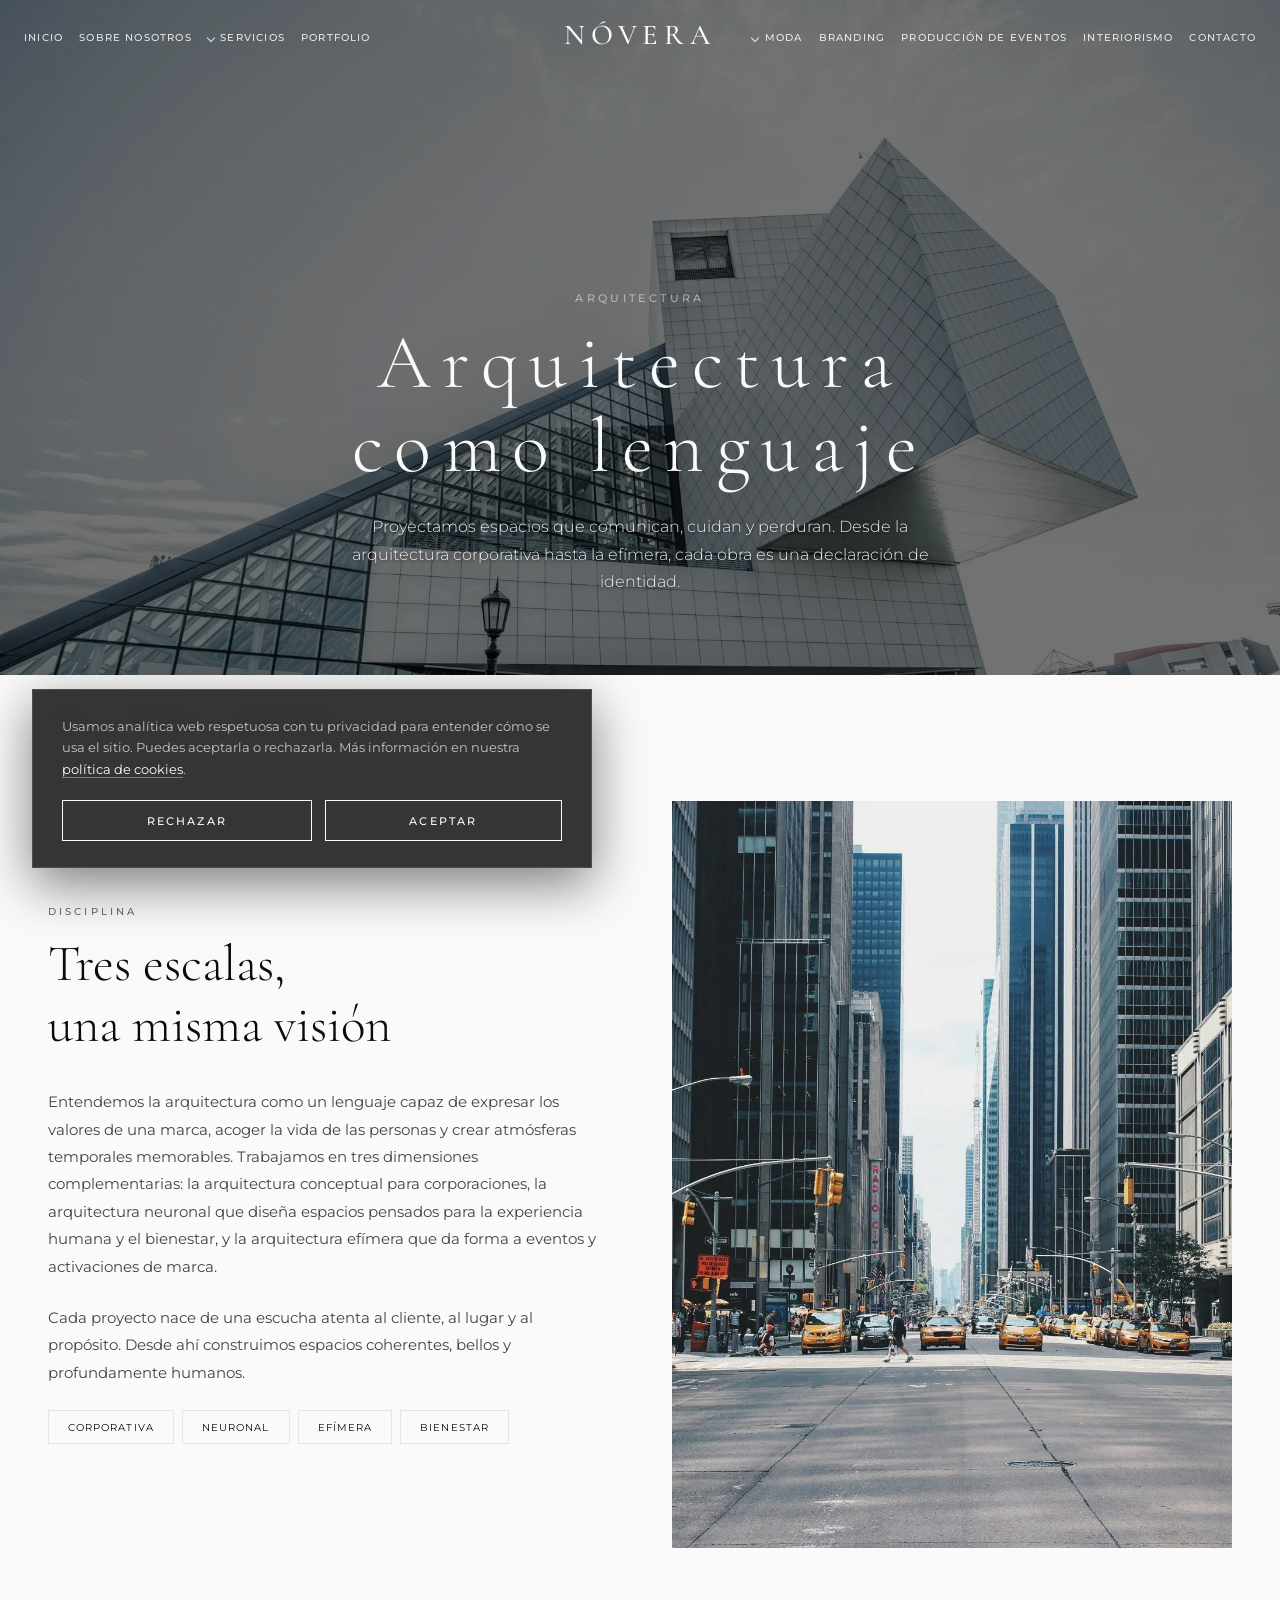
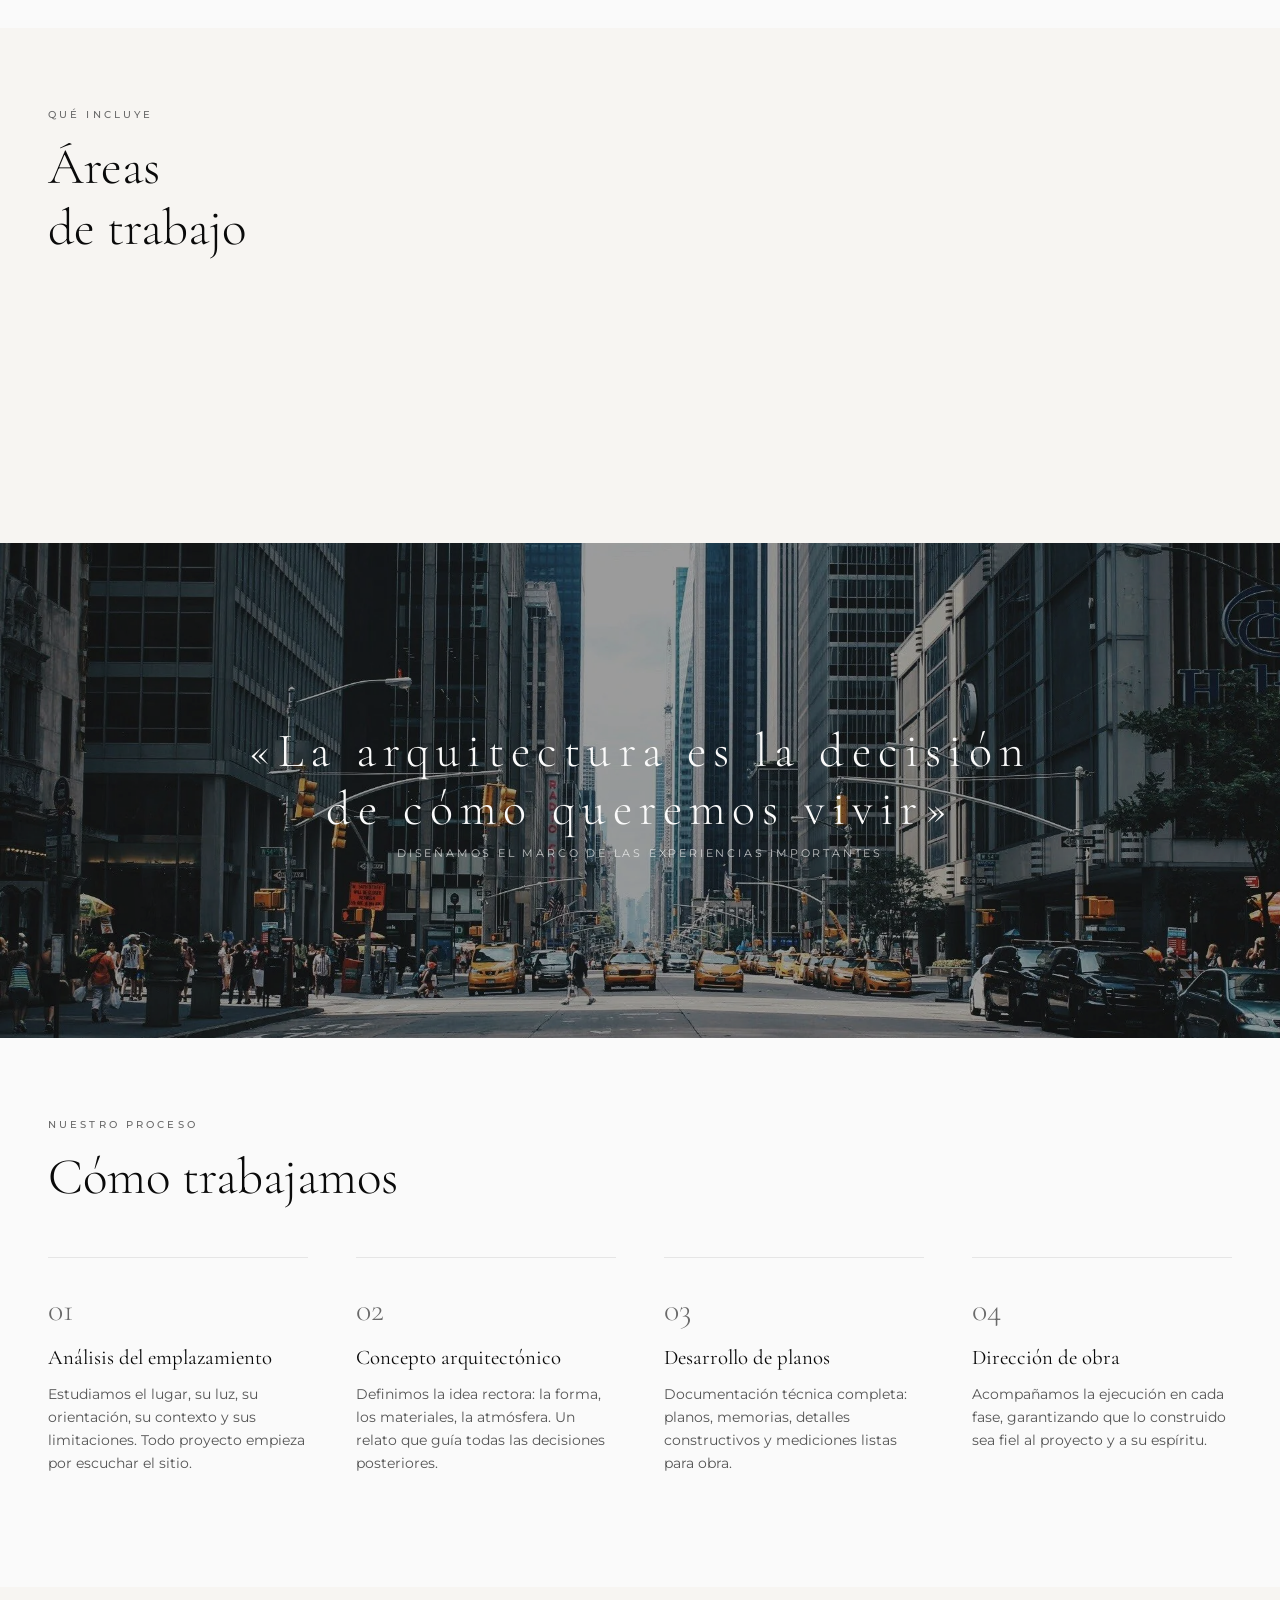
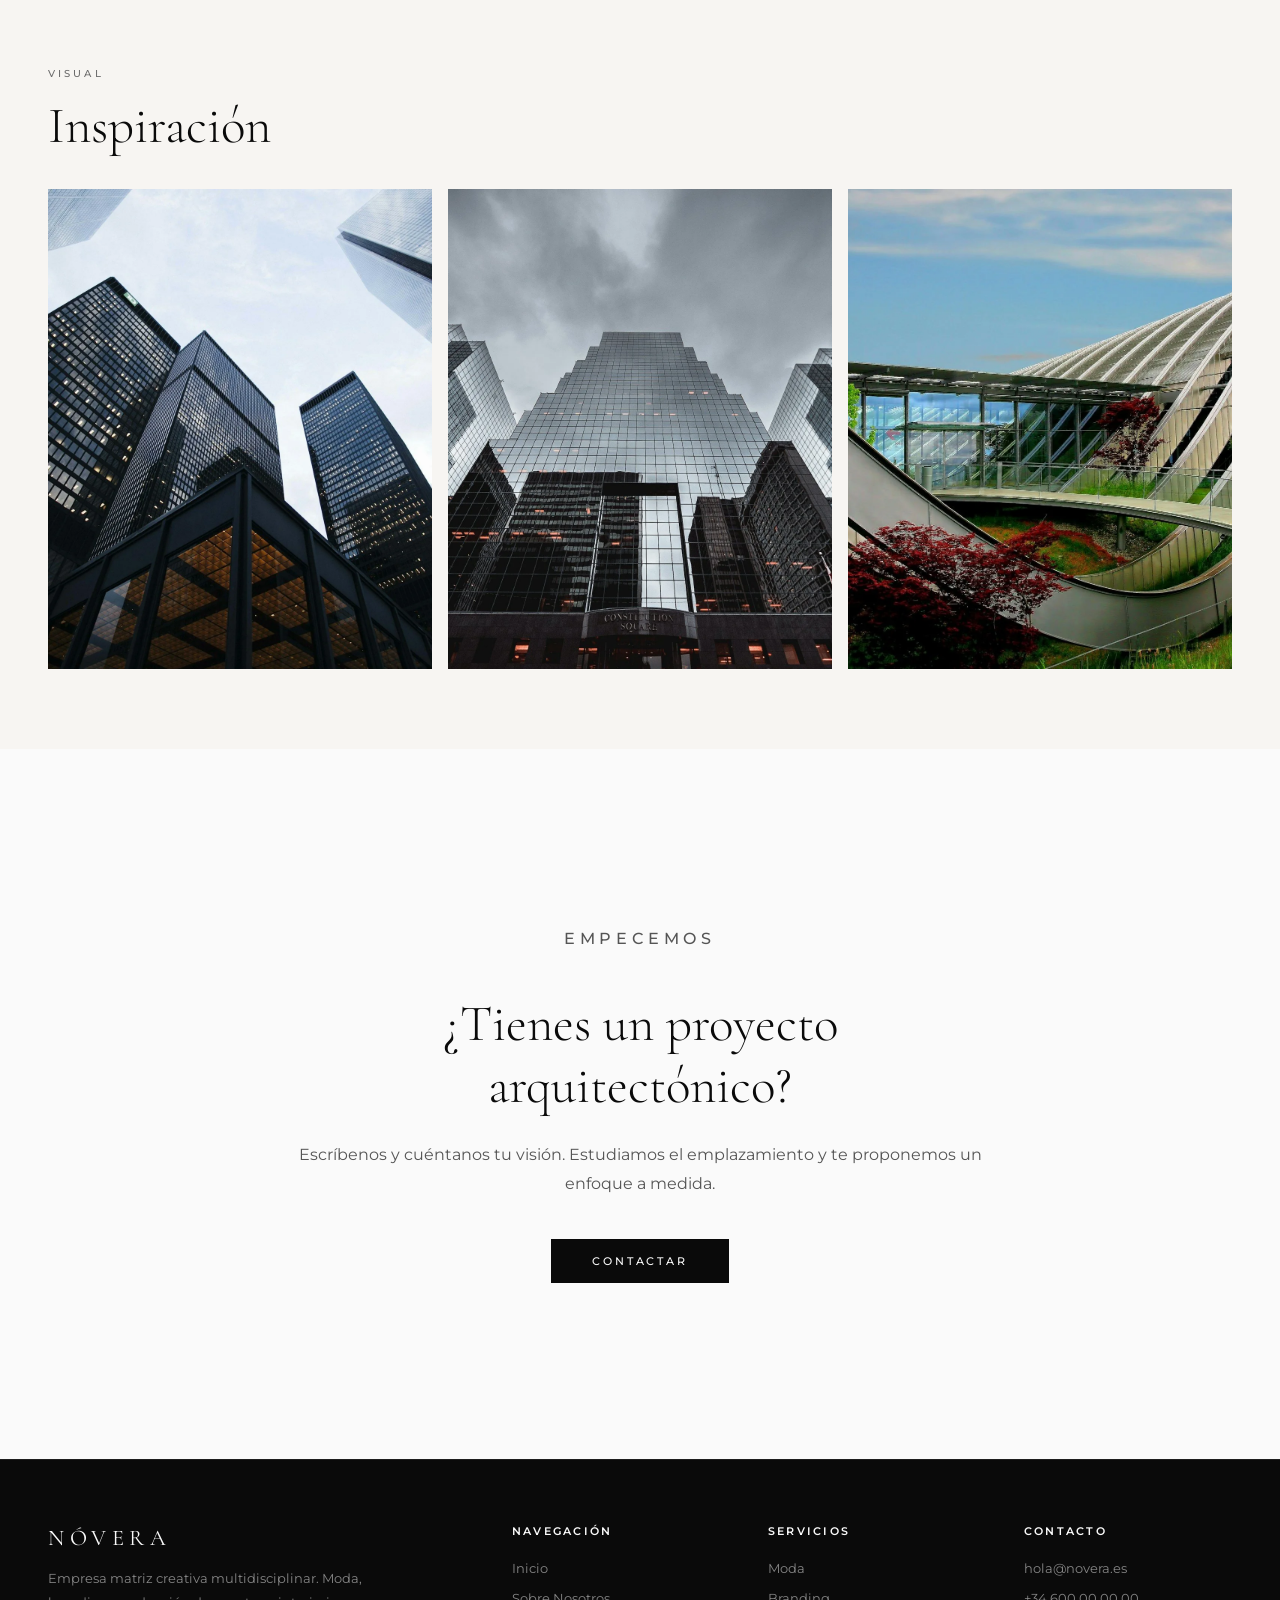
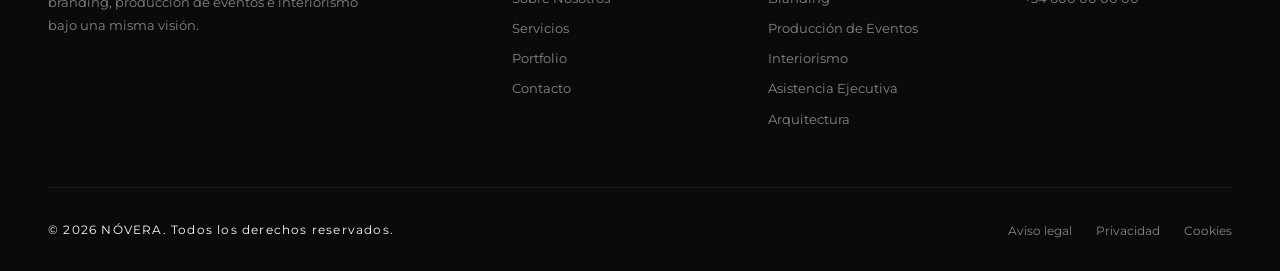
==== commit b0431991: "Fuentes: rutas de @font-face corregidas y precarga de las principales" ====
--- a/arquitectura.html
+++ b/arquitectura.html
@@ -43,6 +43,10 @@
   <!-- Tab title, icons and stylesheet -->
   <title>Arquitectura — NÓVERA</title>
   <link rel="icon" type="image/svg+xml" href="assets/favicon.svg">
+  <!-- Precarga de las fuentes principales (Montserrat y Cormorant Garamond, subconjunto latino) para que el texto salga con ellas desde el primer pintado -->
+  <!-- Preload the main fonts (Montserrat and Cormorant Garamond, Latin subset) so text renders with them from the first paint -->
+  <link rel="preload" href="assets/fonts/JTUSjIg1_i6t8kCHKm459Wlhyw.woff2" as="font" type="font/woff2" crossorigin>
+  <link rel="preload" href="assets/fonts/co3bmX5slCNuHLi8bLeY9MK7whWMhyjYqXtK.woff2" as="font" type="font/woff2" crossorigin>
   <link rel="stylesheet" href="assets/style.css">
   <!-- SEO: autor de la marca y color de tema para navegadores móviles -->
   <!-- SEO: brand author and theme color for mobile browsers -->
--- a/assets/style.css
+++ b/assets/style.css
@@ -5,7 +5,7 @@
   font-style: italic;
   font-weight: 300;
   font-display: swap;
-  src: url(assets/fonts/co3ZmX5slCNuHLi8bLeY9MK7whWMhyjYrEtGmSq17w.woff2) format('woff2');
+  src: url(fonts/co3ZmX5slCNuHLi8bLeY9MK7whWMhyjYrEtGmSq17w.woff2) format('woff2');
   unicode-range: U+0100-02BA, U+02BD-02C5, U+02C7-02CC, U+02CE-02D7, U+02DD-02FF, U+0304, U+0308, U+0329, U+1D00-1DBF, U+1E00-1E9F, U+1EF2-1EFF, U+2020, U+20A0-20AB, U+20AD-20C0, U+2113, U+2C60-2C7F, U+A720-A7FF;
 }
 @font-face {
@@ -13,7 +13,7 @@
   font-style: italic;
   font-weight: 300;
   font-display: swap;
-  src: url(assets/fonts/co3ZmX5slCNuHLi8bLeY9MK7whWMhyjYrEtImSo.woff2) format('woff2');
+  src: url(fonts/co3ZmX5slCNuHLi8bLeY9MK7whWMhyjYrEtImSo.woff2) format('woff2');
   unicode-range: U+0000-00FF, U+0131, U+0152-0153, U+02BB-02BC, U+02C6, U+02DA, U+02DC, U+0304, U+0308, U+0329, U+2000-206F, U+20AC, U+2122, U+2191, U+2193, U+2212, U+2215, U+FEFF, U+FFFD;
 }
 @font-face {
@@ -21,7 +21,7 @@
   font-style: italic;
   font-weight: 400;
   font-display: swap;
-  src: url(assets/fonts/co3ZmX5slCNuHLi8bLeY9MK7whWMhyjYrEtGmSq17w.woff2) format('woff2');
+  src: url(fonts/co3ZmX5slCNuHLi8bLeY9MK7whWMhyjYrEtGmSq17w.woff2) format('woff2');
   unicode-range: U+0100-02BA, U+02BD-02C5, U+02C7-02CC, U+02CE-02D7, U+02DD-02FF, U+0304, U+0308, U+0329, U+1D00-1DBF, U+1E00-1E9F, U+1EF2-1EFF, U+2020, U+20A0-20AB, U+20AD-20C0, U+2113, U+2C60-2C7F, U+A720-A7FF;
 }
 @font-face {
@@ -29,7 +29,7 @@
   font-style: italic;
   font-weight: 400;
   font-display: swap;
-  src: url(assets/fonts/co3ZmX5slCNuHLi8bLeY9MK7whWMhyjYrEtImSo.woff2) format('woff2');
+  src: url(fonts/co3ZmX5slCNuHLi8bLeY9MK7whWMhyjYrEtImSo.woff2) format('woff2');
   unicode-range: U+0000-00FF, U+0131, U+0152-0153, U+02BB-02BC, U+02C6, U+02DA, U+02DC, U+0304, U+0308, U+0329, U+2000-206F, U+20AC, U+2122, U+2191, U+2193, U+2212, U+2215, U+FEFF, U+FFFD;
 }
 @font-face {
@@ -37,7 +37,7 @@
   font-style: normal;
   font-weight: 300;
   font-display: swap;
-  src: url(assets/fonts/co3bmX5slCNuHLi8bLeY9MK7whWMhyjYp3tKgS4.woff2) format('woff2');
+  src: url(fonts/co3bmX5slCNuHLi8bLeY9MK7whWMhyjYp3tKgS4.woff2) format('woff2');
   unicode-range: U+0100-02BA, U+02BD-02C5, U+02C7-02CC, U+02CE-02D7, U+02DD-02FF, U+0304, U+0308, U+0329, U+1D00-1DBF, U+1E00-1E9F, U+1EF2-1EFF, U+2020, U+20A0-20AB, U+20AD-20C0, U+2113, U+2C60-2C7F, U+A720-A7FF;
 }
 @font-face {
@@ -45,7 +45,7 @@
   font-style: normal;
   font-weight: 300;
   font-display: swap;
-  src: url(assets/fonts/co3bmX5slCNuHLi8bLeY9MK7whWMhyjYqXtK.woff2) format('woff2');
+  src: url(fonts/co3bmX5slCNuHLi8bLeY9MK7whWMhyjYqXtK.woff2) format('woff2');
   unicode-range: U+0000-00FF, U+0131, U+0152-0153, U+02BB-02BC, U+02C6, U+02DA, U+02DC, U+0304, U+0308, U+0329, U+2000-206F, U+20AC, U+2122, U+2191, U+2193, U+2212, U+2215, U+FEFF, U+FFFD;
 }
 @font-face {
@@ -53,7 +53,7 @@
   font-style: normal;
   font-weight: 400;
   font-display: swap;
-  src: url(assets/fonts/co3bmX5slCNuHLi8bLeY9MK7whWMhyjYp3tKgS4.woff2) format('woff2');
+  src: url(fonts/co3bmX5slCNuHLi8bLeY9MK7whWMhyjYp3tKgS4.woff2) format('woff2');
   unicode-range: U+0100-02BA, U+02BD-02C5, U+02C7-02CC, U+02CE-02D7, U+02DD-02FF, U+0304, U+0308, U+0329, U+1D00-1DBF, U+1E00-1E9F, U+1EF2-1EFF, U+2020, U+20A0-20AB, U+20AD-20C0, U+2113, U+2C60-2C7F, U+A720-A7FF;
 }
 @font-face {
@@ -61,7 +61,7 @@
   font-style: normal;
   font-weight: 400;
   font-display: swap;
-  src: url(assets/fonts/co3bmX5slCNuHLi8bLeY9MK7whWMhyjYqXtK.woff2) format('woff2');
+  src: url(fonts/co3bmX5slCNuHLi8bLeY9MK7whWMhyjYqXtK.woff2) format('woff2');
   unicode-range: U+0000-00FF, U+0131, U+0152-0153, U+02BB-02BC, U+02C6, U+02DA, U+02DC, U+0304, U+0308, U+0329, U+2000-206F, U+20AC, U+2122, U+2191, U+2193, U+2212, U+2215, U+FEFF, U+FFFD;
 }
 @font-face {
@@ -69,7 +69,7 @@
   font-style: normal;
   font-weight: 500;
   font-display: swap;
-  src: url(assets/fonts/co3bmX5slCNuHLi8bLeY9MK7whWMhyjYp3tKgS4.woff2) format('woff2');
+  src: url(fonts/co3bmX5slCNuHLi8bLeY9MK7whWMhyjYp3tKgS4.woff2) format('woff2');
   unicode-range: U+0100-02BA, U+02BD-02C5, U+02C7-02CC, U+02CE-02D7, U+02DD-02FF, U+0304, U+0308, U+0329, U+1D00-1DBF, U+1E00-1E9F, U+1EF2-1EFF, U+2020, U+20A0-20AB, U+20AD-20C0, U+2113, U+2C60-2C7F, U+A720-A7FF;
 }
 @font-face {
@@ -77,7 +77,7 @@
   font-style: normal;
   font-weight: 500;
   font-display: swap;
-  src: url(assets/fonts/co3bmX5slCNuHLi8bLeY9MK7whWMhyjYqXtK.woff2) format('woff2');
+  src: url(fonts/co3bmX5slCNuHLi8bLeY9MK7whWMhyjYqXtK.woff2) format('woff2');
   unicode-range: U+0000-00FF, U+0131, U+0152-0153, U+02BB-02BC, U+02C6, U+02DA, U+02DC, U+0304, U+0308, U+0329, U+2000-206F, U+20AC, U+2122, U+2191, U+2193, U+2212, U+2215, U+FEFF, U+FFFD;
 }
 @font-face {
@@ -85,7 +85,7 @@
   font-style: normal;
   font-weight: 600;
   font-display: swap;
-  src: url(assets/fonts/co3bmX5slCNuHLi8bLeY9MK7whWMhyjYp3tKgS4.woff2) format('woff2');
+  src: url(fonts/co3bmX5slCNuHLi8bLeY9MK7whWMhyjYp3tKgS4.woff2) format('woff2');
   unicode-range: U+0100-02BA, U+02BD-02C5, U+02C7-02CC, U+02CE-02D7, U+02DD-02FF, U+0304, U+0308, U+0329, U+1D00-1DBF, U+1E00-1E9F, U+1EF2-1EFF, U+2020, U+20A0-20AB, U+20AD-20C0, U+2113, U+2C60-2C7F, U+A720-A7FF;
 }
 @font-face {
@@ -93,7 +93,7 @@
   font-style: normal;
   font-weight: 600;
   font-display: swap;
-  src: url(assets/fonts/co3bmX5slCNuHLi8bLeY9MK7whWMhyjYqXtK.woff2) format('woff2');
+  src: url(fonts/co3bmX5slCNuHLi8bLeY9MK7whWMhyjYqXtK.woff2) format('woff2');
   unicode-range: U+0000-00FF, U+0131, U+0152-0153, U+02BB-02BC, U+02C6, U+02DA, U+02DC, U+0304, U+0308, U+0329, U+2000-206F, U+20AC, U+2122, U+2191, U+2193, U+2212, U+2215, U+FEFF, U+FFFD;
 }
 @font-face {
@@ -101,7 +101,7 @@
   font-style: normal;
   font-weight: 300;
   font-display: swap;
-  src: url(assets/fonts/JTUSjIg1_i6t8kCHKm459Wdhyzbi.woff2) format('woff2');
+  src: url(fonts/JTUSjIg1_i6t8kCHKm459Wdhyzbi.woff2) format('woff2');
   unicode-range: U+0100-02BA, U+02BD-02C5, U+02C7-02CC, U+02CE-02D7, U+02DD-02FF, U+0304, U+0308, U+0329, U+1D00-1DBF, U+1E00-1E9F, U+1EF2-1EFF, U+2020, U+20A0-20AB, U+20AD-20C0, U+2113, U+2C60-2C7F, U+A720-A7FF;
 }
 @font-face {
@@ -109,7 +109,7 @@
   font-style: normal;
   font-weight: 300;
   font-display: swap;
-  src: url(assets/fonts/JTUSjIg1_i6t8kCHKm459Wlhyw.woff2) format('woff2');
+  src: url(fonts/JTUSjIg1_i6t8kCHKm459Wlhyw.woff2) format('woff2');
   unicode-range: U+0000-00FF, U+0131, U+0152-0153, U+02BB-02BC, U+02C6, U+02DA, U+02DC, U+0304, U+0308, U+0329, U+2000-206F, U+20AC, U+2122, U+2191, U+2193, U+2212, U+2215, U+FEFF, U+FFFD;
 }
 @font-face {
@@ -117,7 +117,7 @@
   font-style: normal;
   font-weight: 400;
   font-display: swap;
-  src: url(assets/fonts/JTUSjIg1_i6t8kCHKm459Wdhyzbi.woff2) format('woff2');
+  src: url(fonts/JTUSjIg1_i6t8kCHKm459Wdhyzbi.woff2) format('woff2');
   unicode-range: U+0100-02BA, U+02BD-02C5, U+02C7-02CC, U+02CE-02D7, U+02DD-02FF, U+0304, U+0308, U+0329, U+1D00-1DBF, U+1E00-1E9F, U+1EF2-1EFF, U+2020, U+20A0-20AB, U+20AD-20C0, U+2113, U+2C60-2C7F, U+A720-A7FF;
 }
 @font-face {
@@ -125,7 +125,7 @@
   font-style: normal;
   font-weight: 400;
   font-display: swap;
-  src: url(assets/fonts/JTUSjIg1_i6t8kCHKm459Wlhyw.woff2) format('woff2');
+  src: url(fonts/JTUSjIg1_i6t8kCHKm459Wlhyw.woff2) format('woff2');
   unicode-range: U+0000-00FF, U+0131, U+0152-0153, U+02BB-02BC, U+02C6, U+02DA, U+02DC, U+0304, U+0308, U+0329, U+2000-206F, U+20AC, U+2122, U+2191, U+2193, U+2212, U+2215, U+FEFF, U+FFFD;
 }
 @font-face {
@@ -133,7 +133,7 @@
   font-style: normal;
   font-weight: 500;
   font-display: swap;
-  src: url(assets/fonts/JTUSjIg1_i6t8kCHKm459Wdhyzbi.woff2) format('woff2');
+  src: url(fonts/JTUSjIg1_i6t8kCHKm459Wdhyzbi.woff2) format('woff2');
   unicode-range: U+0100-02BA, U+02BD-02C5, U+02C7-02CC, U+02CE-02D7, U+02DD-02FF, U+0304, U+0308, U+0329, U+1D00-1DBF, U+1E00-1E9F, U+1EF2-1EFF, U+2020, U+20A0-20AB, U+20AD-20C0, U+2113, U+2C60-2C7F, U+A720-A7FF;
 }
 @font-face {
@@ -141,7 +141,7 @@
   font-style: normal;
   font-weight: 500;
   font-display: swap;
-  src: url(assets/fonts/JTUSjIg1_i6t8kCHKm459Wlhyw.woff2) format('woff2');
+  src: url(fonts/JTUSjIg1_i6t8kCHKm459Wlhyw.woff2) format('woff2');
   unicode-range: U+0000-00FF, U+0131, U+0152-0153, U+02BB-02BC, U+02C6, U+02DA, U+02DC, U+0304, U+0308, U+0329, U+2000-206F, U+20AC, U+2122, U+2191, U+2193, U+2212, U+2215, U+FEFF, U+FFFD;
 }
 @font-face {
@@ -149,7 +149,7 @@
   font-style: normal;
   font-weight: 600;
   font-display: swap;
-  src: url(assets/fonts/JTUSjIg1_i6t8kCHKm459Wdhyzbi.woff2) format('woff2');
+  src: url(fonts/JTUSjIg1_i6t8kCHKm459Wdhyzbi.woff2) format('woff2');
   unicode-range: U+0100-02BA, U+02BD-02C5, U+02C7-02CC, U+02CE-02D7, U+02DD-02FF, U+0304, U+0308, U+0329, U+1D00-1DBF, U+1E00-1E9F, U+1EF2-1EFF, U+2020, U+20A0-20AB, U+20AD-20C0, U+2113, U+2C60-2C7F, U+A720-A7FF;
 }
 @font-face {
@@ -157,7 +157,7 @@
   font-style: normal;
   font-weight: 600;
   font-display: swap;
-  src: url(assets/fonts/JTUSjIg1_i6t8kCHKm459Wlhyw.woff2) format('woff2');
+  src: url(fonts/JTUSjIg1_i6t8kCHKm459Wlhyw.woff2) format('woff2');
   unicode-range: U+0000-00FF, U+0131, U+0152-0153, U+02BB-02BC, U+02C6, U+02DA, U+02DC, U+0304, U+0308, U+0329, U+2000-206F, U+20AC, U+2122, U+2191, U+2193, U+2212, U+2215, U+FEFF, U+FFFD;
 }
 
